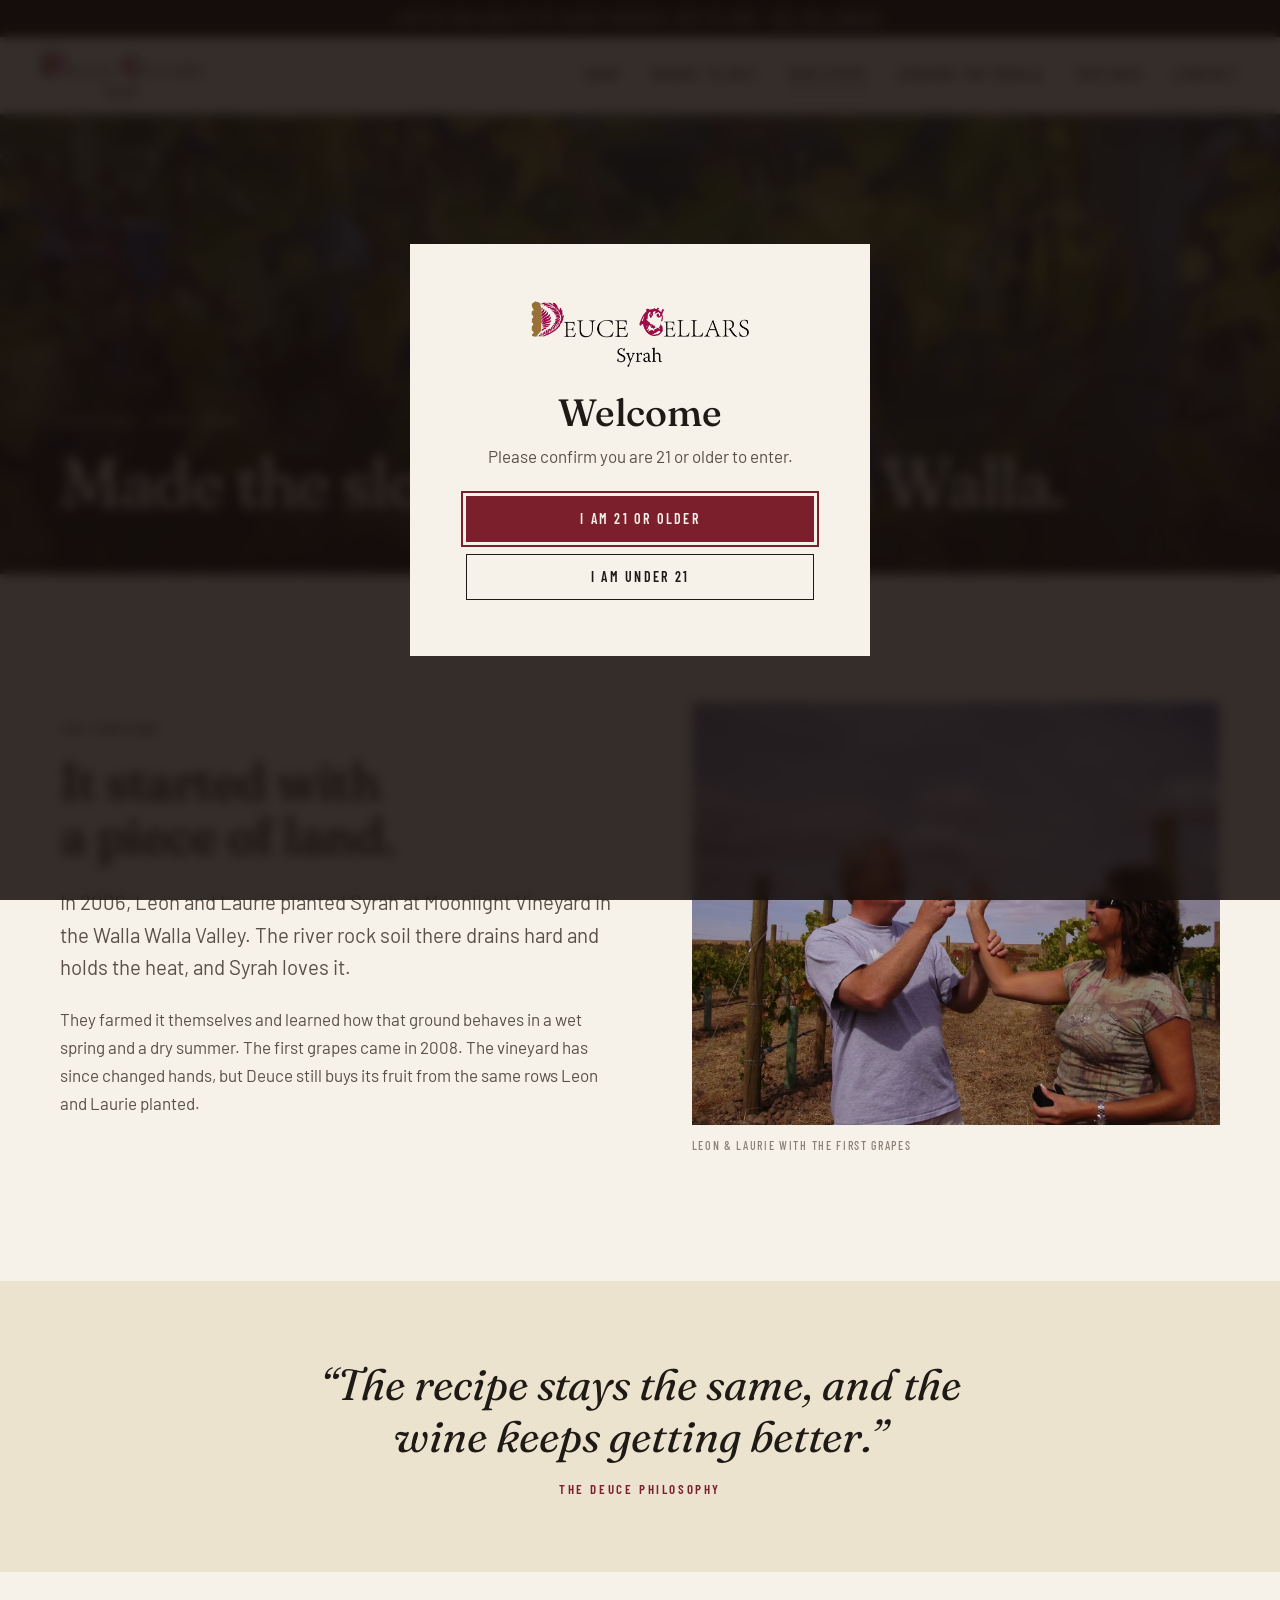
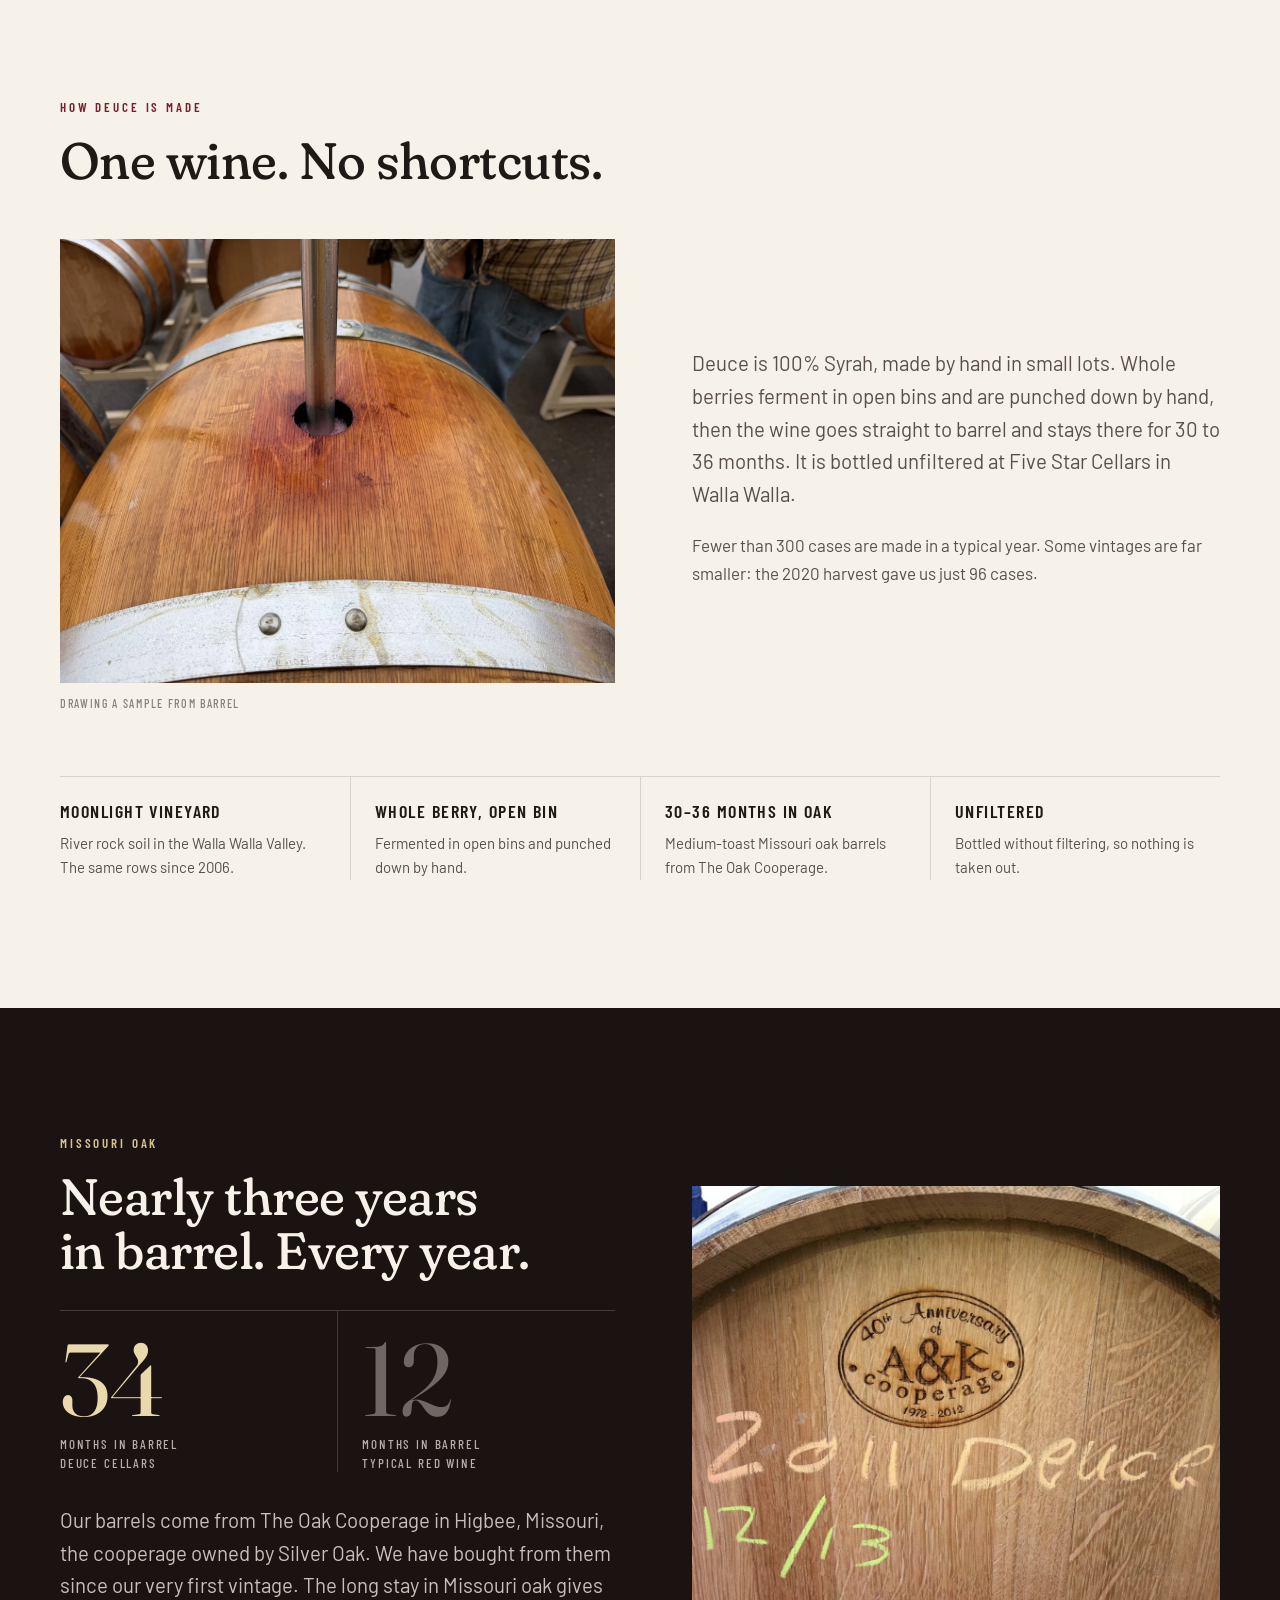
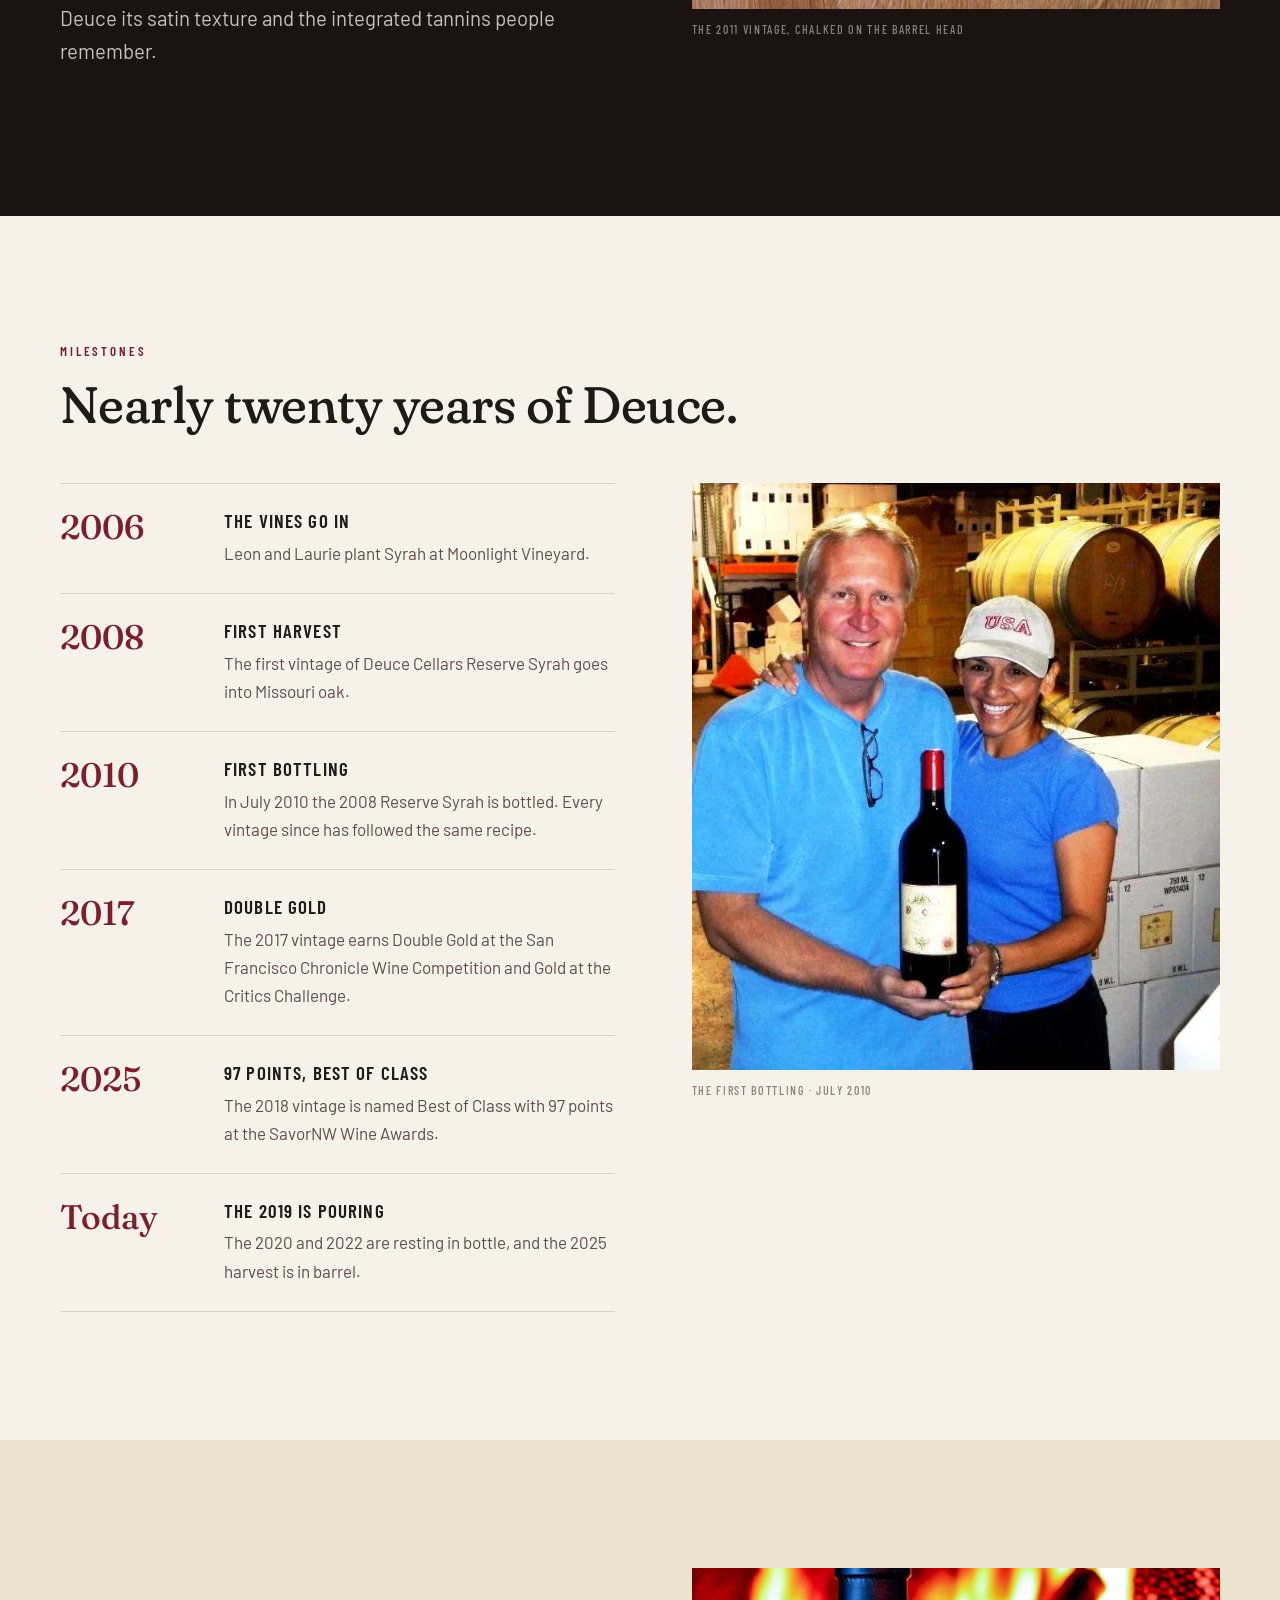
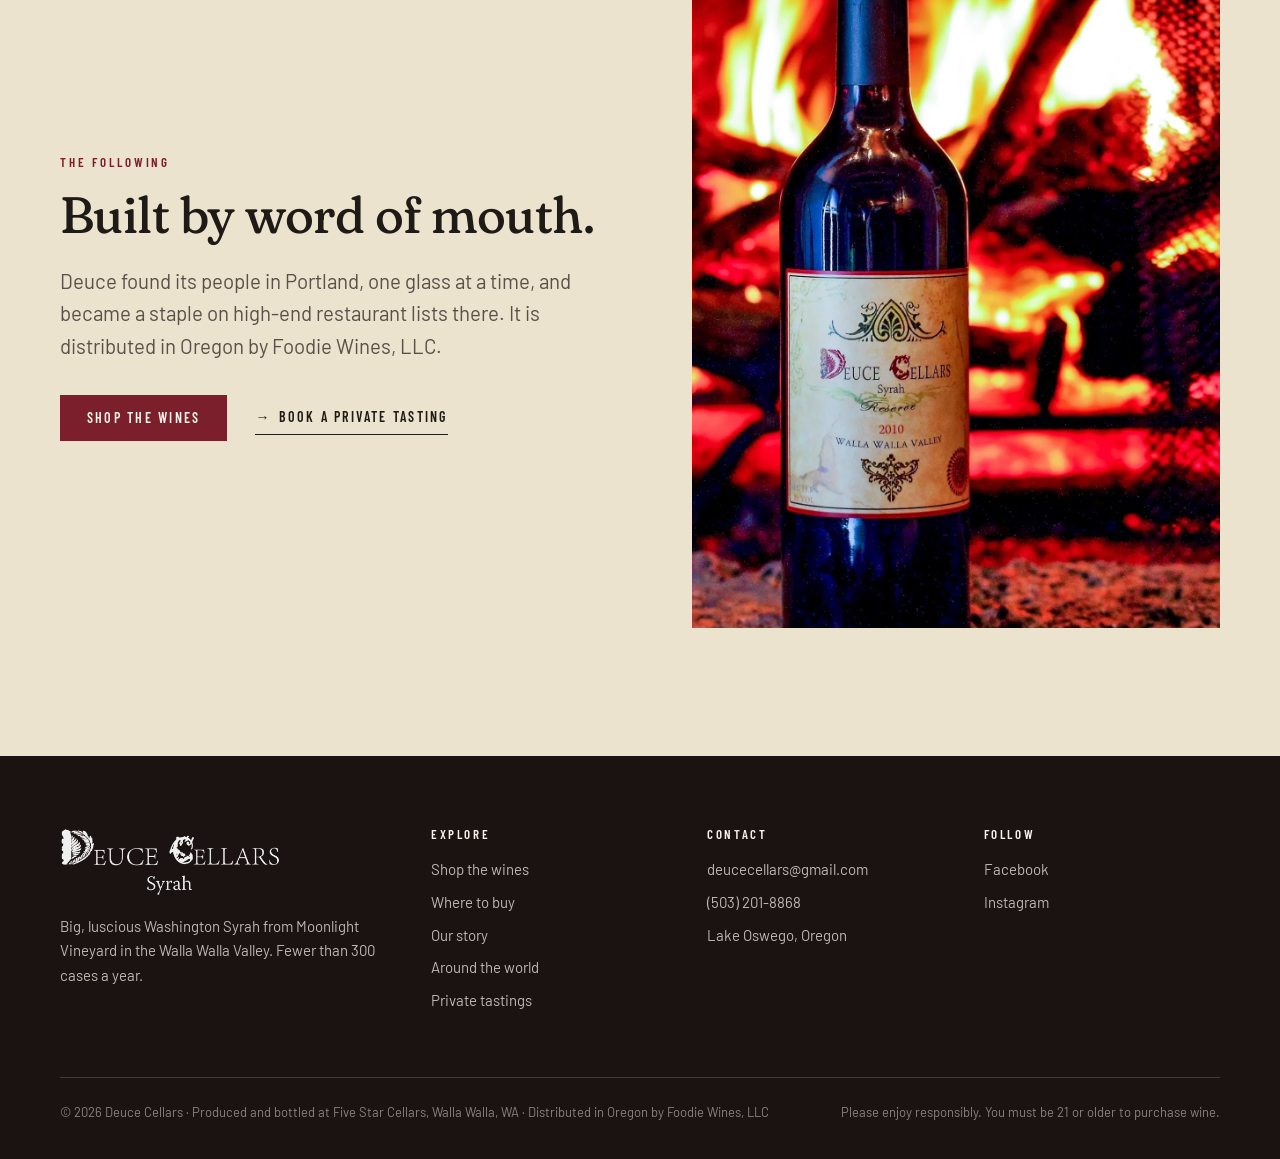
==== story.html @ 76d9f9f6 "Initial Deuce Cellars site Co-Authored-By: Claude Opus 5.5 <noreply@anthropic.com>" ====
<!doctype html>
<html lang="en">
<head>
<meta charset="utf-8">
<meta name="viewport" content="width=device-width, initial-scale=1">
<title>Our Story — Deuce Cellars</title>
<meta name="description" content="Leon and Laurie planted Moonlight Vineyard in the Walla Walla Valley in 2006. Every vintage since has spent close to three years in Missouri oak.">
<link rel="preconnect" href="https://fonts.googleapis.com">
<link rel="preconnect" href="https://fonts.gstatic.com" crossorigin>
<link href="https://fonts.googleapis.com/css2?family=Barlow+Condensed:wght@500;600&family=Barlow:wght@400;500&family=Fraunces:ital,opsz,wght,SOFT,WONK@0,9..144,300..700,0..100,0..1;1,9..144,300..700,0..100,0..1&display=swap" rel="stylesheet">
<link rel="stylesheet" href="css/style.css">
</head>
<body>

<div class="announce"><a href="wines.html#library">Limited availability of older vintages, 2011 to 2018 · <span>See the library</span></a></div>

<header class="site-header">
  <div class="header-inner">
    <a class="brand" href="index.html"><img src="images/logo.webp" alt="Deuce Cellars" width="800" height="246"></a>
    <button class="nav-toggle" aria-label="Menu" aria-expanded="false"><span></span></button>
    <nav class="site-nav" aria-label="Main">
      <a href="wines.html">Shop</a>
      <a href="where-to-buy.html">Where to Buy</a>
      <a href="story.html">Our Story</a>
      <a href="world.html">Around the World</a>
      <a href="visit.html">Tastings</a>
      <a href="visit.html#contact">Contact</a>
    </nav>
  </div>
</header>

<main>

  <section class="page-hero">
    <img src="images/vineyard.webp" alt="" style="object-position: 50% 40%">
    <div class="wrap">
      <span class="eyebrow">Our story · Since 2006</span>
      <h1 class="display">Made the slow way, in Walla Walla.</h1>
    </div>
  </section>

  <section class="section">
    <div class="wrap split">
      <div>
        <span class="eyebrow">The vineyard</span>
        <h2 class="h2">It started with a piece of land.</h2>
        <p class="lede" style="margin-top:22px">In 2006, Leon and Laurie planted Syrah at Moonlight Vineyard in the Walla Walla Valley. The river rock soil there drains hard and holds the heat, and Syrah loves it.</p>
        <p class="muted">They farmed it themselves and learned how that ground behaves in a wet spring and a dry summer. The first grapes came in 2008. The vineyard has since changed hands, but Deuce still buys its fruit from the same rows Leon and Laurie planted.</p>
      </div>
      <figure class="split-media split-media--wide" style="margin:0">
        <img src="images/leon-laurie.webp" alt="Leon and Laurie tasting the first grapes in the vineyard" loading="lazy">
        <figcaption>Leon &amp; Laurie with the first grapes</figcaption>
      </figure>
    </div>
  </section>

  <section class="section section--parchment section--tight">
    <div class="wrap">
      <blockquote class="quote" style="margin:0 auto">“The recipe stays the same, and the wine keeps getting better.”<cite>The Deuce philosophy</cite></blockquote>
    </div>
  </section>

  <section class="section" id="method">
    <div class="wrap">
      <div class="section-head">
        <div>
          <span class="eyebrow">How Deuce is made</span>
          <h2 class="h2">One wine. No shortcuts.</h2>
        </div>
      </div>
      <div class="split">
        <figure class="split-media split-media--wide" style="margin:0">
          <img src="images/barrel-wine.webp" alt="Syrah being drawn from a Missouri oak barrel" loading="lazy">
          <figcaption>Drawing a sample from barrel</figcaption>
        </figure>
        <div>
          <p class="lede">Deuce is 100% Syrah, made by hand in small lots. Whole berries ferment in open bins and are punched down by hand, then the wine goes straight to barrel and stays there for 30 to 36 months. It is bottled unfiltered at Five Star Cellars in Walla Walla.</p>
          <p class="muted">Fewer than 300 cases are made in a typical year. Some vintages are far smaller: the 2020 harvest gave us just 96 cases.</p>
        </div>
      </div>
      <div class="method">
        <div><b>Moonlight Vineyard</b><p>River rock soil in the Walla Walla Valley. The same rows since 2006.</p></div>
        <div><b>Whole berry, open bin</b><p>Fermented in open bins and punched down by hand.</p></div>
        <div><b>30–36 months in oak</b><p>Medium-toast Missouri oak barrels from The Oak Cooperage.</p></div>
        <div><b>Unfiltered</b><p>Bottled without filtering, so nothing is taken out.</p></div>
      </div>
    </div>
  </section>

  <section class="section section--night">
    <div class="wrap split split--rev">
      <figure class="split-media split-media--wide" style="margin:0">
        <img src="images/barrel-2011.webp" alt="A barrel head chalked 2011 Deuce" loading="lazy">
        <figcaption>The 2011 vintage, chalked on the barrel head</figcaption>
      </figure>
      <div>
        <span class="eyebrow">Missouri oak</span>
        <h2 class="h2">Nearly three years in barrel. Every year.</h2>
        <div class="stat-row">
          <div class="stat"><b>34</b><span>Months in barrel<br>Deuce Cellars</span></div>
          <div class="stat"><b>12</b><span>Months in barrel<br>Typical red wine</span></div>
        </div>
        <p class="lede">Our barrels come from The Oak Cooperage in Higbee, Missouri, the cooperage owned by Silver Oak. We have bought from them since our very first vintage. The long stay in Missouri oak gives Deuce its satin texture and the integrated tannins people remember.</p>
      </div>
    </div>
  </section>

  <section class="section">
    <div class="wrap">
      <div class="section-head">
        <div>
          <span class="eyebrow">Milestones</span>
          <h2 class="h2">Nearly twenty years of Deuce.</h2>
        </div>
      </div>
      <div class="split" style="align-items:start">
        <ol class="timeline">
          <li><b>2006</b><div><h3>The vines go in</h3><p>Leon and Laurie plant Syrah at Moonlight Vineyard.</p></div></li>
          <li><b>2008</b><div><h3>First harvest</h3><p>The first vintage of Deuce Cellars Reserve Syrah goes into Missouri oak.</p></div></li>
          <li><b>2010</b><div><h3>First bottling</h3><p>In July 2010 the 2008 Reserve Syrah is bottled. Every vintage since has followed the same recipe.</p></div></li>
          <li><b>2017</b><div><h3>Double Gold</h3><p>The 2017 vintage earns Double Gold at the San Francisco Chronicle Wine Competition and Gold at the Critics Challenge.</p></div></li>
          <li><b>2025</b><div><h3>97 points, Best of Class</h3><p>The 2018 vintage is named Best of Class with 97 points at the SavorNW Wine Awards.</p></div></li>
          <li><b>Today</b><div><h3>The 2019 is pouring</h3><p>The 2020 and 2022 are resting in bottle, and the 2025 harvest is in barrel.</p></div></li>
        </ol>
        <figure class="split-media" style="margin:0">
          <img src="images/first-bottling.webp" alt="Leon and Laurie holding the first bottle of Deuce Cellars, July 2010" loading="lazy" style="aspect-ratio: 9 / 10">
          <figcaption>The first bottling · July 2010</figcaption>
        </figure>
      </div>
    </div>
  </section>

  <section class="section section--parchment">
    <div class="wrap split">
      <div>
        <span class="eyebrow">The following</span>
        <h2 class="h2">Built by word of mouth.</h2>
        <p class="lede" style="margin-top:22px">Deuce found its people in Portland, one glass at a time, and became a staple on high-end restaurant lists there. It is distributed in Oregon by Foodie Wines, LLC.</p>
        <div class="actions">
          <a class="btn" href="wines.html">Shop the wines</a>
          <a class="link-arrow" href="visit.html">Book a private tasting</a>
        </div>
      </div>
      <figure class="split-media split-media--tall" style="margin:0">
        <img src="images/fireplace.webp" alt="A bottle of Deuce Cellars by a fireplace" loading="lazy">
      </figure>
    </div>
  </section>

</main>

<footer class="site-footer">
  <div class="wrap">
    <div class="footer-grid">
      <div>
        <img class="footer-logo" src="images/logo.webp" alt="Deuce Cellars" loading="lazy">
        <p>Big, luscious Washington Syrah from Moonlight Vineyard in the Walla Walla Valley. Fewer than 300 cases a year.</p>
      </div>
      <div>
        <h4>Explore</h4>
        <ul>
          <li><a href="wines.html">Shop the wines</a></li>
          <li><a href="where-to-buy.html">Where to buy</a></li>
          <li><a href="story.html">Our story</a></li>
          <li><a href="world.html">Around the world</a></li>
          <li><a href="visit.html">Private tastings</a></li>
        </ul>
      </div>
      <div>
        <h4>Contact</h4>
        <ul>
          <li><a href="mailto:deucecellars@gmail.com">deucecellars@gmail.com</a></li>
          <li><a href="tel:+15032018868">(503) 201-8868</a></li>
          <li>Lake Oswego, Oregon</li>
        </ul>
      </div>
      <div>
        <h4>Follow</h4>
        <ul>
          <li><a href="https://facebook.com/deucecellars/" target="_blank" rel="noopener">Facebook</a></li>
          <li><a href="https://www.instagram.com/deucecellarssyrah/" target="_blank" rel="noopener">Instagram</a></li>
        </ul>
      </div>
    </div>
    <div class="footer-legal">
      <p>© <span data-year-now>2026</span> Deuce Cellars · Produced and bottled at Five Star Cellars, Walla Walla, WA · Distributed in Oregon by Foodie Wines, LLC</p>
      <p>Please enjoy responsibly. You must be 21 or older to purchase wine.</p>
    </div>
  </div>
</footer>

<script src="js/wines.js"></script>
<script src="js/site.js"></script>
</body>
</html>
---- css/style.css ----
/* Deuce Cellars — site styles
   Palette taken from the Deuce label: parchment, burgundy border, olive-gold ornament. */
:root {
  --paper: #f6f2ea;
  --paper-2: #ece3cf;
  --paper-3: #e2d6bb;
  --ink: #1f1a16;
  --ink-2: #5a5048;
  --ink-3: #8a7f74;
  --wine: #7a1f2b;
  --wine-deep: #4b121a;
  --gold: #8f7a3e;
  --night: #1a1311;
  --night-2: #261c19;
  --line: rgba(31, 26, 22, .14);
  --line-light: rgba(246, 242, 234, .18);
  --serif: 'Fraunces', Georgia, 'Times New Roman', serif;
  --cond: 'Barlow Condensed', 'Arial Narrow', sans-serif;
  --sans: 'Barlow', 'Helvetica Neue', Arial, sans-serif;
  --wrap: 1240px;
  --gutter: clamp(20px, 4vw, 40px);
  --header-h: 76px;
}

*, *::before, *::after { box-sizing: border-box; }
html { -webkit-text-size-adjust: 100%; scroll-behavior: smooth; }
body {
  margin: 0;
  background: var(--paper);
  color: var(--ink);
  font: 400 17px/1.65 var(--sans);
  -webkit-font-smoothing: antialiased;
  /* Fraunces at its softest, with the quirky "wonky" letters on; other fonts ignore this */
  font-variation-settings: "SOFT" 100, "WONK" 1;
}
body.no-scroll { overflow: hidden; }
/* Paints the phone's status-bar strip above the sticky header (zero height on normal browsers) */
body::before { content: ""; position: fixed; inset: 0 0 auto; height: env(safe-area-inset-top, 0px); z-index: 60; background: var(--paper); }
img { max-width: 100%; display: block; }
a { color: inherit; }
h1, h2, h3, h4 { margin: 0; font-weight: 500; }
p { margin: 0 0 1em; }
:focus-visible { outline: 2px solid var(--wine); outline-offset: 3px; }

.wrap { max-width: var(--wrap); margin: 0 auto; padding: 0 var(--gutter); }
.section { padding: clamp(72px, 10vw, 136px) 0; }
.section--tight { padding: clamp(48px, 6vw, 80px) 0; }
.section--parchment { background: var(--paper-2); }
.section--night { background: var(--night); color: var(--paper); }

.eyebrow {
  display: block;
  font: 600 13px/1.2 var(--cond);
  letter-spacing: .22em;
  text-transform: uppercase;
  color: var(--wine);
  margin-bottom: 18px;
}
.section--night .eyebrow, .hero .eyebrow, .page-hero .eyebrow { color: #d9c48f; }
.display {
  font-family: var(--serif);
  font-weight: 440;
  font-size: clamp(40px, 5.4vw, 72px);
  line-height: 1.02;
  letter-spacing: -.02em;
  text-wrap: balance;
}
.h2 {
  font-family: var(--serif);
  font-weight: 440;
  font-size: clamp(32px, 4vw, 52px);
  line-height: 1.06;
  letter-spacing: -.01em;
  text-wrap: balance;
}
.h2 em, .display em { font-style: italic; }
.caps-heading {
  font: 600 clamp(30px, 4.2vw, 52px)/1 var(--cond);
  text-transform: uppercase;
  letter-spacing: .02em;
}
.lede { font-size: clamp(18px, 1.6vw, 21px); line-height: 1.6; color: var(--ink-2); max-width: 60ch; }
.section--night .lede { color: rgba(246, 242, 234, .78); }
.muted { color: var(--ink-2); }

/* Buttons and links */
.btn {
  display: inline-flex; align-items: center; justify-content: center; gap: 10px;
  min-height: 46px; padding: 12px 26px;
  background: var(--wine); color: var(--paper);
  border: 1px solid var(--wine);
  font: 600 14px/1 var(--cond); letter-spacing: .16em; text-transform: uppercase;
  text-decoration: none; cursor: pointer; white-space: nowrap;
  transition: background .2s, color .2s, border-color .2s;
}
.btn:hover { background: var(--wine-deep); border-color: var(--wine-deep); }
.btn-ghost { background: transparent; color: var(--ink); border-color: var(--ink); }
.btn-ghost:hover { background: var(--ink); color: var(--paper); border-color: var(--ink); }
.btn-light { background: var(--paper); color: var(--ink); border-color: var(--paper); }
.btn-light:hover { background: transparent; color: var(--paper); }
.link-arrow {
  display: inline-flex; align-items: center; gap: 10px;
  font: 600 14px/1 var(--cond); letter-spacing: .16em; text-transform: uppercase;
  text-decoration: none; padding: 10px 0; border-bottom: 1px solid currentColor;
}
.link-arrow::before { content: '→'; font-family: var(--sans); letter-spacing: 0; transition: transform .2s; }
.link-arrow:hover::before { transform: translateX(4px); }
.actions { display: flex; flex-wrap: wrap; gap: 14px 28px; align-items: center; margin-top: 32px; }

/* Announcement bar */
.announce {
  background: var(--night); color: var(--paper);
  text-align: center; padding: 10px var(--gutter);
  font: 500 13px/1.3 var(--cond); letter-spacing: .16em; text-transform: uppercase;
}
.announce a { text-decoration: none; }
.announce a span { border-bottom: 1px solid rgba(246, 242, 234, .5); }

/* Header */
.site-header {
  position: sticky; top: env(safe-area-inset-top, 0px); z-index: 50;
  background: rgba(246, 242, 234, .97);
  border-bottom: 1px solid transparent;
  transition: border-color .2s, box-shadow .2s;
}
.site-header.is-scrolled { border-bottom-color: var(--line); box-shadow: 0 6px 24px rgba(31, 26, 22, .06); }
.header-inner {
  max-width: 1440px; margin: 0 auto; padding: 0 var(--gutter);
  height: var(--header-h); display: flex; align-items: center; justify-content: space-between; gap: 24px;
}
.brand img { height: 50px; width: auto; }
.site-nav { display: flex; align-items: center; gap: clamp(18px, 2.4vw, 36px); }
.site-nav a {
  font: 500 15px/1 var(--cond); letter-spacing: .16em; text-transform: uppercase;
  text-decoration: none; padding: 8px 0; border-bottom: 1px solid transparent;
}
.site-nav a:hover, .site-nav a[aria-current="page"] { border-bottom-color: var(--wine); }
.site-nav .btn { padding: 11px 20px; min-height: 40px; border-bottom: 1px solid var(--wine); }
.site-nav .btn:hover { border-bottom-color: var(--wine-deep); }
.nav-toggle {
  display: none; width: 44px; height: 44px; border: 0; background: none; cursor: pointer;
  position: relative; margin-right: -10px;
}
.nav-toggle span, .nav-toggle span::before, .nav-toggle span::after {
  position: absolute; left: 11px; width: 22px; height: 1.5px; background: var(--ink); content: ''; transition: transform .25s, top .25s, opacity .2s;
}
.nav-toggle span { top: 21px; }
.nav-toggle span::before { left: 0; top: -7px; }
.nav-toggle span::after { left: 0; top: 7px; }
.nav-open .nav-toggle span { background: transparent; }
.nav-open .nav-toggle span::before { top: 0; transform: rotate(45deg); }
.nav-open .nav-toggle span::after { top: 0; transform: rotate(-45deg); }

/* Home hero */
.hero {
  position: relative; min-height: min(88vh, 860px); display: flex; align-items: flex-end;
  color: var(--paper); overflow: hidden; background: var(--night);
}
.hero > img, .hero > video { position: absolute; inset: 0; width: 100%; height: 100%; object-fit: cover; object-position: 60% 45%; }
.hero > video { object-position: 50% 50%; }
/* Pause / play for the hero video */
.video-toggle {
  position: absolute; z-index: 2; right: max(16px, var(--gutter)); bottom: 22px;
  width: 44px; height: 44px; border-radius: 50%; border: 1px solid rgba(246, 242, 234, .55);
  background: rgba(20, 13, 11, .35); cursor: pointer; display: grid; place-items: center;
}
.video-toggle:hover { background: rgba(20, 13, 11, .6); }
.video-toggle span { width: 12px; height: 14px; border-left: 4px solid var(--paper); border-right: 4px solid var(--paper); }
.video-toggle[aria-pressed="true"] span {
  width: 0; height: 0; border-right: 0; border-left: 13px solid var(--paper);
  border-top: 8px solid transparent; border-bottom: 8px solid transparent; margin-left: 4px;
}
.hero::after {
  content: ''; position: absolute; inset: 0;
  background: linear-gradient(90deg, rgba(20, 13, 11, .78) 0%, rgba(20, 13, 11, .45) 45%, rgba(20, 13, 11, 0) 75%),
              linear-gradient(0deg, rgba(20, 13, 11, .55) 0%, rgba(20, 13, 11, 0) 40%);
}
.hero-content { position: relative; z-index: 1; width: 100%; padding-bottom: clamp(56px, 9vh, 104px); padding-top: 120px; }
.hero-content .display { max-width: 13ch; }
.hero-content .lede { color: rgba(246, 242, 234, .85); margin-top: 22px; max-width: 46ch; }
.hero .link-arrow { color: var(--paper); }
/* Everything over the home video is set in Fraunces to match the headline */
.hero .eyebrow {
  font: italic 400 clamp(17px, 1.5vw, 20px)/1.3 var(--serif); letter-spacing: 0; text-transform: none; margin-bottom: 14px;
}
.hero .lede { font: 400 clamp(18px, 1.6vw, 21px)/1.55 var(--serif); }
.hero .btn, .hero .link-arrow { font: 500 17px/1 var(--serif); letter-spacing: 0; text-transform: none; }
.hero .btn { padding: 13px 24px; }

/* Inner page hero */
.page-hero {
  position: relative; min-height: 460px; display: flex; align-items: flex-end;
  color: var(--paper); background: var(--night); overflow: hidden;
}
.page-hero > img { position: absolute; inset: 0; width: 100%; height: 100%; object-fit: cover; opacity: .62; }
.page-hero::after { content: ''; position: absolute; inset: 0; background: linear-gradient(0deg, rgba(20, 13, 11, .8), rgba(20, 13, 11, .1) 70%); }
.page-hero .wrap { position: relative; z-index: 1; width: 100%; padding-bottom: 56px; padding-top: 120px; }
.page-hero .lede { color: rgba(246, 242, 234, .85); margin-top: 16px; }

/* Split feature (Silver Oak style) */
.split { display: grid; grid-template-columns: 1.05fr 1fr; gap: clamp(32px, 6vw, 96px); align-items: center; }
.split--rev > :first-child { order: 2; }
.split-media { position: relative; }
.split-media img { width: 100%; height: 100%; object-fit: cover; }
.split-media--tall img { aspect-ratio: 4 / 5; }
.split-media--wide img { aspect-ratio: 5 / 4; }
.split-media figcaption {
  margin-top: 12px; font: 500 12px/1.4 var(--cond); letter-spacing: .14em; text-transform: uppercase; color: var(--ink-3);
}
.section--night .split-media figcaption { color: rgba(246, 242, 234, .5); }

/* Current release feature */
.release { display: grid; grid-template-columns: 1fr 1fr; gap: clamp(32px, 6vw, 96px); align-items: center; }
.release-stage {
  position: relative; background: var(--paper-2); aspect-ratio: 4 / 5;
  display: flex; align-items: center; justify-content: center; overflow: hidden;
}
.release-stage > img.bg {
  position: absolute; inset: -12px; width: calc(100% + 24px); height: calc(100% + 24px); max-width: none;
  object-fit: cover; filter: brightness(.42) saturate(.85) blur(3px);
}
.release-stage .label {
  position: relative; width: 62%; box-shadow: 0 22px 50px rgba(20, 13, 11, .45); transform: rotate(-1.5deg);
}
.release-stage .bottle {
  position: relative; height: 86%; width: auto; margin-top: 6%; cursor: zoom-in;
  filter: drop-shadow(0 26px 30px rgba(0, 0, 0, .55)) drop-shadow(0 0 40px rgba(233, 217, 172, .12));
}

/* Large bottle view */
.lightbox {
  position: fixed; inset: 0; z-index: 90; display: flex; align-items: center; justify-content: center;
  background: rgba(20, 13, 11, .9); padding: 24px; cursor: zoom-out;
}
.lightbox figure { margin: 0; text-align: center; }
.lightbox img { max-height: calc(100vh - 110px); max-height: calc(100dvh - 110px); width: auto; margin: 0 auto; cursor: default; }
.lightbox figcaption { margin-top: 14px; font: 600 14px/1.3 var(--cond); letter-spacing: .16em; text-transform: uppercase; color: #e9d9ac; }
.lightbox-close {
  position: absolute; top: 16px; right: 16px; width: 48px; height: 48px; border: 1px solid rgba(246, 242, 234, .4);
  background: transparent; color: var(--paper); font: 300 30px/1 var(--sans); cursor: pointer;
}
.lightbox-close:hover { background: var(--paper); color: var(--ink); }
.release-name { font: 600 clamp(32px, 3.6vw, 46px)/1 var(--cond); text-transform: uppercase; letter-spacing: .02em; }
.release-name small { display: block; font: 500 italic clamp(22px, 2.2vw, 28px)/1.2 var(--serif); text-transform: none; letter-spacing: 0; color: var(--ink-2); margin-top: 8px; }
.facts { display: grid; grid-template-columns: repeat(3, 1fr); border-top: 1px solid var(--line); border-bottom: 1px solid var(--line); margin: 28px 0; }
.facts div { padding: 16px 12px 14px 0; }
.facts div + div { padding-left: 16px; border-left: 1px solid var(--line); }
.facts b { display: block; font: 500 30px/1 var(--serif); }
.facts span { font: 500 12px/1.3 var(--cond); letter-spacing: .14em; text-transform: uppercase; color: var(--ink-3); }
.buy-row { display: flex; flex-wrap: wrap; align-items: center; gap: 16px 24px; }
.buy-row .price { font: 500 34px/1 var(--serif); }
.fine { font-size: 14px; color: var(--ink-3); margin-top: 18px; max-width: 54ch; }

/* Awards */
.awards { display: grid; grid-template-columns: repeat(3, 1fr); border-top: 1px solid var(--line-light); }
.award { padding: 36px 28px 8px 0; }
.award + .award { padding-left: 28px; border-left: 1px solid var(--line-light); }
.award b { display: block; font: 440 clamp(30px, 3.4vw, 44px)/1 var(--serif); color: #e9d9ac; }
.award p { margin: 12px 0 0; font: 500 14px/1.45 var(--cond); letter-spacing: .12em; text-transform: uppercase; color: rgba(246, 242, 234, .72); }

/* Section heads (Walla Walla Vintners style) */
.section-head { display: flex; align-items: flex-end; justify-content: space-between; gap: 24px; margin-bottom: clamp(32px, 4vw, 52px); flex-wrap: wrap; }
.section-head p { margin: 12px 0 0; color: var(--ink-2); max-width: 52ch; }

/* Wine cards */
.wine-grid { display: grid; grid-template-columns: repeat(4, 1fr); gap: clamp(20px, 2.4vw, 32px); }
.wine-grid--3 { grid-template-columns: repeat(3, 1fr); }
.wine-card { display: flex; flex-direction: column; scroll-margin-top: calc(var(--header-h) + 24px); }
.tile {
  position: relative; aspect-ratio: 4 / 5; background: var(--paper-2);
  display: flex; align-items: center; justify-content: center; overflow: hidden;
}
.section--parchment .tile { background: var(--paper); }
.tile > img { width: 74%; height: auto; box-shadow: 0 14px 34px rgba(31, 26, 22, .28); transition: transform .4s ease; }
.wine-card:hover .tile > img { transform: translateY(-4px) rotate(-.6deg); }
/* Bottle tiles: each bottle photo carries its own floor shadow and opens large on tap */
.tile--bottle {
  width: 100%; border: 0; padding: 0; margin: 0; font: inherit; color: inherit; cursor: zoom-in;
  align-items: flex-end; padding-bottom: 6%;
  background: radial-gradient(70% 55% at 50% 38%, #f6efdf 0%, var(--paper-2) 75%);
}
.section--parchment .tile--bottle { background: radial-gradient(70% 55% at 50% 38%, #fbf8f1 0%, var(--paper) 75%); }
.tile.tile--bottle > img {
  position: relative; z-index: 1; width: auto; height: 92%; box-shadow: none;
}
.wine-card:hover .tile--bottle > img { transform: translateY(-6px); }
.tile--photo > img { position: absolute; inset: 0; width: 100%; height: 100%; object-fit: cover; box-shadow: none; }
.wine-card:hover .tile--photo > img { transform: none; }
.tile-chip {
  position: absolute; top: 14px; left: 14px; z-index: 1;
  font: 600 13px/1 var(--cond); letter-spacing: .14em; padding: 7px 9px 6px;
  background: var(--paper); color: var(--ink); border: 1px solid var(--line);
}
.tile-award {
  position: absolute; top: 14px; right: 14px; z-index: 1; max-width: 34%; text-align: right;
  font: 600 12px/1.25 var(--cond); letter-spacing: .12em; text-transform: uppercase;
  padding: 7px 9px 6px; background: var(--wine); color: var(--paper);
}
.tile--type .tile-frame {
  width: 74%; aspect-ratio: 1 / 1; border: 6px solid var(--wine); outline: 1px solid var(--wine); outline-offset: -12px;
  background: #f3ead2; display: flex; flex-direction: column; align-items: center; justify-content: center; text-align: center;
  padding: 12%; box-shadow: 0 14px 34px rgba(31, 26, 22, .22);
}
.tile-logo { width: 88%; margin-bottom: 6%; }
.tile-year { font: 500 clamp(30px, 3.6vw, 48px)/1 var(--serif); color: var(--wine); }
.tile-sub { font: italic 500 clamp(15px, 1.4vw, 19px)/1.3 var(--serif); color: var(--gold); margin-top: 4px; }
.tile-region { font: 600 clamp(9px, .8vw, 11px)/1.3 var(--cond); letter-spacing: .18em; text-transform: uppercase; color: var(--ink-2); margin-top: 8px; }
.wine-card__body { padding-top: 18px; display: flex; flex-direction: column; flex: 1; }
.wine-name { font: 600 21px/1.15 var(--cond); text-transform: uppercase; letter-spacing: .04em; }
.wine-meta { margin: 6px 0 0; font: 500 13px/1.4 var(--cond); letter-spacing: .12em; text-transform: uppercase; color: var(--ink-3); }
.wine-award { margin: 8px 0 0; font: 600 13px/1.4 var(--cond); letter-spacing: .08em; text-transform: uppercase; color: var(--wine); }
.wine-note { margin: 12px 0 0; font-size: 15px; line-height: 1.6; color: var(--ink-2); }
/* The buy row sits at the bottom of each card so prices line up across a row */
.wine-buy {
  display: flex; align-items: center; justify-content: space-between; gap: 12px;
  margin-top: auto; padding-top: 16px; border-top: 1px solid var(--line);
}
.wine-card__body > p { margin-bottom: 0; }
.wine-card__body > p:has(+ .wine-buy) { margin-bottom: 16px; }
.price { font: 500 28px/1 var(--serif); }
.price--soon { font: 600 13px/1 var(--cond); letter-spacing: .14em; text-transform: uppercase; color: var(--ink-3); }
.wine-buy .btn { min-height: 40px; padding: 10px 18px; font-size: 13px; }
.wine-limit { margin: 8px 0 0; font: 600 12px/1.3 var(--cond); letter-spacing: .14em; text-transform: uppercase; color: var(--gold); }

/* Vertical sets */
.vertical-grid { display: grid; grid-template-columns: repeat(3, 1fr); gap: clamp(20px, 2.4vw, 32px); }
.vertical-card { display: flex; flex-direction: column; }
.vt-tile {
  position: relative; aspect-ratio: 5 / 4; background: var(--night); color: var(--paper);
  display: flex; flex-direction: column; align-items: center; justify-content: center; gap: 18px;
  background-image: radial-gradient(120% 90% at 50% 0%, #3a2420 0%, var(--night) 70%);
}
/* Bottle lineups are sized from the tile width so every tile stays the same shape */
.vt-tile { aspect-ratio: 6 / 5; min-height: 0; overflow: hidden; gap: 3cqw; padding: 0 4% 5%; justify-content: flex-end; container-type: inline-size; }
.vt-lineup { display: flex; justify-content: center; align-items: flex-end; gap: 2.5cqw; }
.vt-bottle { margin: 0; flex: none; display: flex; flex-direction: column; align-items: center; }
.vt-bottle img { height: 58cqw; width: auto; filter: drop-shadow(0 8px 10px rgba(0, 0, 0, .55)); }
.vt-tile--6 .vt-bottle img { height: 48cqw; }
.vt-tile--6 .vt-lineup { gap: 1cqw; }
.vt-bottle figcaption { margin-top: 2.4cqw; font: 600 3.4cqw/1 var(--cond); letter-spacing: .08em; color: #e9d9ac; }
.vt-tile .vt-count { font-size: 3cqw; }
.vt-count { font: 600 12px/1 var(--cond); letter-spacing: .2em; text-transform: uppercase; color: rgba(246, 242, 234, .6); }
.vertical-card .wine-card__body .wine-buy { margin-top: auto; }
.vertical-card .wine-note { margin-bottom: 16px; }

.purchase-note {
  display: grid; grid-template-columns: auto 1fr; gap: 16px; align-items: start;
  padding: 20px 24px; border: 1px solid var(--line); background: var(--paper); margin-top: 40px;
  font-size: 15px; color: var(--ink-2);
}
.purchase-note::before { content: ''; width: 8px; height: 8px; margin-top: 8px; background: var(--wine); transform: rotate(45deg); }
.purchase-note p { margin: 0; }

/* Barrel / oak story */
.stat-row { display: grid; grid-template-columns: 1fr 1fr; gap: 0; margin: 32px 0; border-top: 1px solid var(--line-light); }
.stat { padding: 22px 20px 0 0; }
.stat + .stat { padding-left: 24px; border-left: 1px solid var(--line-light); }
.stat b { display: block; font: 400 clamp(64px, 8vw, 104px)/.9 var(--serif); color: #e9d9ac; }
.stat:last-child b { color: rgba(246, 242, 234, .38); }
.stat span { display: block; margin-top: 10px; font: 500 13px/1.4 var(--cond); letter-spacing: .14em; text-transform: uppercase; color: rgba(246, 242, 234, .7); }
.section:not(.section--night) .stat-row { border-top-color: var(--line); }
.section:not(.section--night) .stat + .stat { border-left-color: var(--line); }
.section:not(.section--night) .stat b { color: var(--wine); }
.section:not(.section--night) .stat:last-child b { color: var(--paper-3); }
.section:not(.section--night) .stat span { color: var(--ink-3); }

/* Method list */
.method { display: grid; grid-template-columns: repeat(4, 1fr); gap: 0; border-top: 1px solid var(--line); margin-top: clamp(40px, 5vw, 64px); }
.method div { padding: 24px 24px 0 0; }
.method div + div { padding-left: 24px; border-left: 1px solid var(--line); }
.method b { display: block; font: 600 18px/1.2 var(--cond); letter-spacing: .08em; text-transform: uppercase; margin-bottom: 8px; }
.method p { font-size: 15px; color: var(--ink-2); margin: 0; }

/* Around the world strip */
.strip {
  display: grid; grid-auto-flow: column; grid-auto-columns: clamp(220px, 24vw, 320px); gap: 16px;
  --edge: max(var(--gutter), calc((100vw - var(--wrap)) / 2 + var(--gutter)));
  overflow-x: auto; scroll-snap-type: x mandatory; padding: 0 var(--edge) 12px;
  scroll-padding-inline: var(--edge); scrollbar-width: thin;
}
.strip figure { margin: 0; scroll-snap-align: start; }
.strip img { width: 100%; aspect-ratio: 4 / 5; object-fit: cover; }
.strip figcaption, .gallery figcaption {
  margin-top: 10px; font: 500 13px/1.3 var(--cond); letter-spacing: .14em; text-transform: uppercase; color: var(--ink-2);
}
.section--night .strip figcaption { color: rgba(246, 242, 234, .7); }

.gallery { columns: 3 280px; column-gap: 20px; }
.gallery figure { margin: 0 0 28px; break-inside: avoid; }
.gallery img { width: 100%; }

/* Big-word band (Walla Walla Vintners "VISIT") */
.bigword {
  position: relative; overflow: hidden; color: var(--paper); background: var(--night);
  min-height: 520px; display: flex; align-items: center;
}
.bigword > img { position: absolute; inset: 0; width: 100%; height: 100%; object-fit: cover; opacity: .55; }
.bigword .wrap { position: relative; z-index: 1; width: 100%; }
.bigword .word { font: 600 clamp(84px, 16vw, 220px)/.85 var(--cond); text-transform: uppercase; letter-spacing: -.01em; opacity: .92; }
.bigword .lede { color: rgba(246, 242, 234, .86); margin-top: 22px; }

/* Timeline */
.timeline { list-style: none; margin: 0; padding: 0; border-top: 1px solid var(--line); }
.timeline li { display: grid; grid-template-columns: 140px 1fr; gap: 24px; padding: 26px 0; border-bottom: 1px solid var(--line); }
.timeline b { font: 500 34px/1 var(--serif); color: var(--wine); }
.timeline h3 { font: 600 19px/1.2 var(--cond); text-transform: uppercase; letter-spacing: .06em; margin-bottom: 6px; }
.timeline p { margin: 0; color: var(--ink-2); }

/* Quote */
.quote { font: italic 400 clamp(28px, 3.4vw, 44px)/1.2 var(--serif); max-width: 24ch; margin: 0 auto; text-align: center; }
.quote cite { display: block; margin-top: 20px; font: 600 13px/1 var(--cond); font-style: normal; letter-spacing: .2em; text-transform: uppercase; color: var(--wine); }

/* Contact / list */
.contact-grid { display: grid; grid-template-columns: repeat(3, 1fr); gap: 0; border-top: 1px solid var(--line); }
.contact-grid > div { padding: 28px 28px 0 0; }
.contact-grid > div + div { padding-left: 28px; border-left: 1px solid var(--line); }
.contact-grid h3 { font: 600 18px/1.2 var(--cond); text-transform: uppercase; letter-spacing: .08em; margin-bottom: 12px; }
.contact-grid p { color: var(--ink-2); }
.contact-grid a { text-decoration: none; border-bottom: 1px solid var(--line); }
.contact-grid a:hover { border-bottom-color: var(--wine); }

.signup { text-align: center; }
.signup .h2 { margin-bottom: 14px; }
.signup .lede { margin: 0 auto; }
.signup .actions { justify-content: center; }

/* Footer */
.site-footer { background: var(--night); color: rgba(246, 242, 234, .74); padding: 72px 0 36px; font-size: 15px; }
.footer-grid { display: grid; grid-template-columns: 1.4fr 1fr 1fr 1fr; gap: 40px; }
.footer-logo { width: 220px; filter: brightness(0) invert(.94); margin-bottom: 18px; }
.site-footer h4 { font: 600 13px/1 var(--cond); letter-spacing: .2em; text-transform: uppercase; color: var(--paper); margin-bottom: 16px; }
.site-footer ul { list-style: none; margin: 0; padding: 0; }
.site-footer li { margin-bottom: 8px; }
.site-footer a { text-decoration: none; }
.site-footer a:hover { color: var(--paper); }
.footer-legal {
  margin-top: 56px; padding-top: 24px; border-top: 1px solid var(--line-light);
  display: flex; flex-wrap: wrap; justify-content: space-between; gap: 12px 32px; font-size: 13px; color: rgba(246, 242, 234, .5);
}
.footer-legal p { margin: 0; }

/* Age check */
.age-gate {
  position: fixed; inset: 0; z-index: 100; display: flex; align-items: center; justify-content: center; padding: 20px;
  background: rgba(20, 13, 11, .86); backdrop-filter: blur(6px);
}
.age-card { background: var(--paper); padding: clamp(32px, 6vw, 56px); max-width: 460px; width: 100%; text-align: center; }
.age-logo { width: 220px; margin: 0 auto 26px; }
.age-card h2 { font: 500 38px/1 var(--serif); margin-bottom: 10px; }
.age-card p { color: var(--ink-2); }
.age-actions { display: grid; gap: 12px; margin-top: 26px; }

/* Responsive */
@media (max-width: 1080px) {
  .wine-grid { grid-template-columns: repeat(3, 1fr); }
  .footer-grid { grid-template-columns: 1fr 1fr; }
  .method { grid-template-columns: 1fr 1fr; }
  .method div:nth-child(3) { padding-left: 0; border-left: 0; }
}
@media (max-width: 900px) {
  :root { --header-h: 64px; }
  .brand img { height: 38px; }
  .nav-toggle { display: block; }
  .site-nav {
    position: absolute; top: 100%; left: 0; right: 0; height: calc(100vh - var(--header-h)); height: calc(100dvh - var(--header-h));
    overflow-y: auto; background: var(--paper); border-top: 1px solid var(--line);
    flex-direction: column; align-items: flex-start; gap: 0; padding: 24px var(--gutter);
    transform: translateY(-8px); opacity: 0; visibility: hidden; transition: opacity .2s, transform .2s, visibility .2s;
  }
  .nav-open .site-nav { opacity: 1; visibility: visible; transform: none; }
  .site-nav a { font-size: 22px; padding: 16px 0; width: 100%; border-bottom: 1px solid var(--line); }
  .site-nav a[aria-current="page"] { color: var(--wine); border-bottom-color: var(--line); }
  .site-nav .btn { margin-top: 24px; width: 100%; font-size: 16px; padding: 16px; }
  .split, .release { grid-template-columns: 1fr; }
  .split--rev > :first-child { order: 0; }
  .wine-grid, .wine-grid--3 { grid-template-columns: repeat(2, 1fr); }
  .vertical-grid { grid-template-columns: 1fr; }
  .awards { grid-template-columns: 1fr; }
  .award + .award { padding-left: 0; border-left: 0; border-top: 1px solid var(--line-light); }
  .award { padding: 24px 0; }
  .contact-grid { grid-template-columns: 1fr; }
  .contact-grid > div + div { padding-left: 0; border-left: 0; border-top: 1px solid var(--line); }
  .contact-grid > div { padding: 24px 0; }
}
@media (max-width: 560px) {
  body { font-size: 16px; }
  .wine-grid, .wine-grid--3 { gap: 28px 14px; }
  .tile-chip, .tile-award { top: 8px; font-size: 11px; padding: 5px 6px 4px; }
  .tile-chip { left: 8px; }
  .tile-award { right: 8px; }
  .wine-name { font-size: 17px; }
  .wine-meta { font-size: 11px; }
  .wine-note { font-size: 14px; line-height: 1.5; }
  .wine-buy { flex-direction: column; align-items: stretch; gap: 10px; }
  .wine-buy .btn { width: 100%; }
  .price:not(.price--soon) { font-size: 24px; }
  .facts b { font-size: 24px; }
  .method { grid-template-columns: 1fr; }
  .method div, .method div + div { padding: 20px 0 0; border-left: 0; }
  .footer-grid { grid-template-columns: 1fr; }
  .timeline li { grid-template-columns: 1fr; gap: 8px; }
  .stat b { font-size: 64px; }
  .hero { min-height: 82vh; }
  .hero > img { object-position: 68% 50%; }
  .hero::after {
    background: linear-gradient(0deg, rgba(20, 13, 11, .92) 0%, rgba(20, 13, 11, .72) 50%, rgba(20, 13, 11, .2) 80%);
  }
  .announce { font-size: 11px; letter-spacing: .1em; }
}
@media (prefers-reduced-motion: reduce) {
  html { scroll-behavior: auto; }
  *, *::before, *::after { transition: none !important; }
}

/* ---- Where to Buy -------------------------------------------------------- */
.sr-only { position: absolute; width: 1px; height: 1px; padding: 0; margin: -1px; overflow: hidden; clip: rect(0 0 0 0); white-space: nowrap; border: 0; }
.page-hero--short { min-height: 380px; }
.finder-section { padding-top: clamp(40px, 5vw, 64px); }
.finder { display: grid; grid-template-columns: minmax(0, 430px) minmax(0, 1fr); gap: clamp(24px, 3vw, 44px); align-items: start; }
.finder-panel { display: flex; flex-direction: column; gap: 14px; min-width: 0; }
.finder-search { display: flex; }
.finder-search input {
  flex: 1; min-width: 0; height: 48px; padding: 0 14px; border: 1px solid var(--ink-3); border-right: 0; border-radius: 0;
  background: #fffdf8; color: var(--ink); font: 400 16px/1 var(--sans); -webkit-appearance: none; appearance: none;
}
.finder-search input:focus { outline: 2px solid var(--wine); outline-offset: -1px; }
.finder-search .btn { min-height: 48px; }
.finder-tools { display: flex; flex-wrap: wrap; align-items: center; justify-content: space-between; gap: 10px 16px; }
.chips { display: flex; flex-wrap: wrap; gap: 6px; }
.chip {
  border: 1px solid var(--line); background: transparent; color: var(--ink); cursor: pointer; padding: 8px 12px 7px;
  font: 600 12px/1 var(--cond); letter-spacing: .12em; text-transform: uppercase;
}
.chip:hover { border-color: var(--ink-3); }
.chip[aria-pressed="true"] { background: var(--wine); border-color: var(--wine); color: var(--paper); }
.near-me {
  border: 0; background: none; padding: 6px 0; cursor: pointer; color: var(--wine);
  font: 600 13px/1 var(--cond); letter-spacing: .12em; text-transform: uppercase; border-bottom: 1px solid currentColor;
}
.near-me::before { content: '◎'; font-family: var(--sans); margin-right: 6px; letter-spacing: 0; }
.finder-status { margin: 2px 0 0; min-height: 1.3em; font: 500 13px/1.3 var(--cond); letter-spacing: .12em; text-transform: uppercase; color: var(--ink-3); }
.finder-status button, .loc-empty button {
  border: 0; background: none; padding: 0; cursor: pointer; color: var(--wine); font: inherit; letter-spacing: inherit; text-transform: inherit; text-decoration: underline;
}
.finder-list { max-height: 720px; overflow-y: auto; padding-right: 8px; margin-right: -8px; scrollbar-width: thin; }
.loc-region { margin: 18px 0 8px; font: 600 13px/1.2 var(--cond); letter-spacing: .16em; text-transform: uppercase; color: var(--gold); }
.loc-region:first-child { margin-top: 0; }
.loc-region span { color: var(--ink-3); margin-left: 4px; }
.loc {
  padding: 14px 16px; margin-bottom: 8px; background: #fffdf8; border: 1px solid var(--line); cursor: pointer;
  transition: border-color .15s, box-shadow .15s;
}
.loc:hover { border-color: var(--ink-3); }
.loc.is-on { border-color: var(--wine); box-shadow: inset 3px 0 0 var(--wine); }
.loc-head { display: flex; align-items: baseline; justify-content: space-between; gap: 10px; }
.loc h3 { font: 500 19px/1.2 var(--serif); }
.loc-type { flex: none; font: 600 11px/1 var(--cond); letter-spacing: .1em; text-transform: uppercase; padding: 4px 6px 3px; }
.loc-type--store { background: #efe5c8; color: #5d4d1d; }
.loc-type--restaurant { background: #f2dfe1; color: var(--wine-deep); }
.loc-addr { margin: 6px 0 0; font-size: 15px; line-height: 1.45; color: var(--ink-2); }
.loc-foot { display: flex; flex-wrap: wrap; align-items: center; gap: 6px 16px; margin-top: 10px; font-size: 14px; }
.loc-phone { color: var(--ink-2); text-decoration: none; border-bottom: 1px solid var(--line); }
.loc-dist { font: 600 12px/1 var(--cond); letter-spacing: .12em; text-transform: uppercase; color: var(--gold); }
.loc-dir { margin-left: auto; color: var(--wine); text-decoration: none; font: 600 12px/1 var(--cond); letter-spacing: .14em; text-transform: uppercase; }
.loc-dir::after { content: ' →'; font-family: var(--sans); }
.loc-empty { padding: 20px 0; color: var(--ink-2); }

.finder-map { position: sticky; top: calc(var(--header-h) + env(safe-area-inset-top, 0px) + 20px); background: var(--paper-2); padding: 16px; }
.map-views { display: flex; gap: 6px; margin-bottom: 10px; }
#loc-map { display: block; width: 100%; height: auto; aspect-ratio: 5 / 4; max-height: 70vh; }
.map-land { fill: #f8f2e4; stroke: var(--wine); stroke-width: 1.2; stroke-linejoin: round; }
.map-river { fill: none; stroke: #9fb2b8; stroke-width: 2; stroke-linecap: round; stroke-linejoin: round; }
.map-labels text { fill: var(--ink-2); font-family: var(--cond); font-weight: 600; letter-spacing: .04em; paint-order: stroke; stroke: #f8f2e4; pointer-events: none; }
.dot { stroke: #fffdf8; cursor: pointer; transition: opacity .2s; }
.dot--restaurant { fill: var(--wine); }
.dot--store { fill: #b08a2e; }
.dot.is-dim { opacity: .18; }
.dot.is-hover, .dot.is-on { stroke: var(--ink); }
.map-legend { display: flex; flex-wrap: wrap; align-items: center; gap: 6px 18px; margin-top: 10px; font: 600 12px/1.3 var(--cond); letter-spacing: .1em; text-transform: uppercase; color: var(--ink-2); }
.dot-key { display: inline-block; width: 10px; height: 10px; border-radius: 50%; margin-right: 6px; vertical-align: -1px; }
.dot-key--store { background: #b08a2e; }
.dot-key--restaurant { background: var(--wine); }
.map-hint { margin-left: auto; color: var(--ink-3); font-weight: 500; }

@media (max-width: 900px) {
  .finder { grid-template-columns: 1fr; }
  .finder-map { position: static; order: -1; padding: 12px; }
  #loc-map { aspect-ratio: 4 / 3; }
  .finder-list { max-height: none; overflow: visible; padding-right: 0; margin-right: 0; }
  .map-hint { display: none; }
}
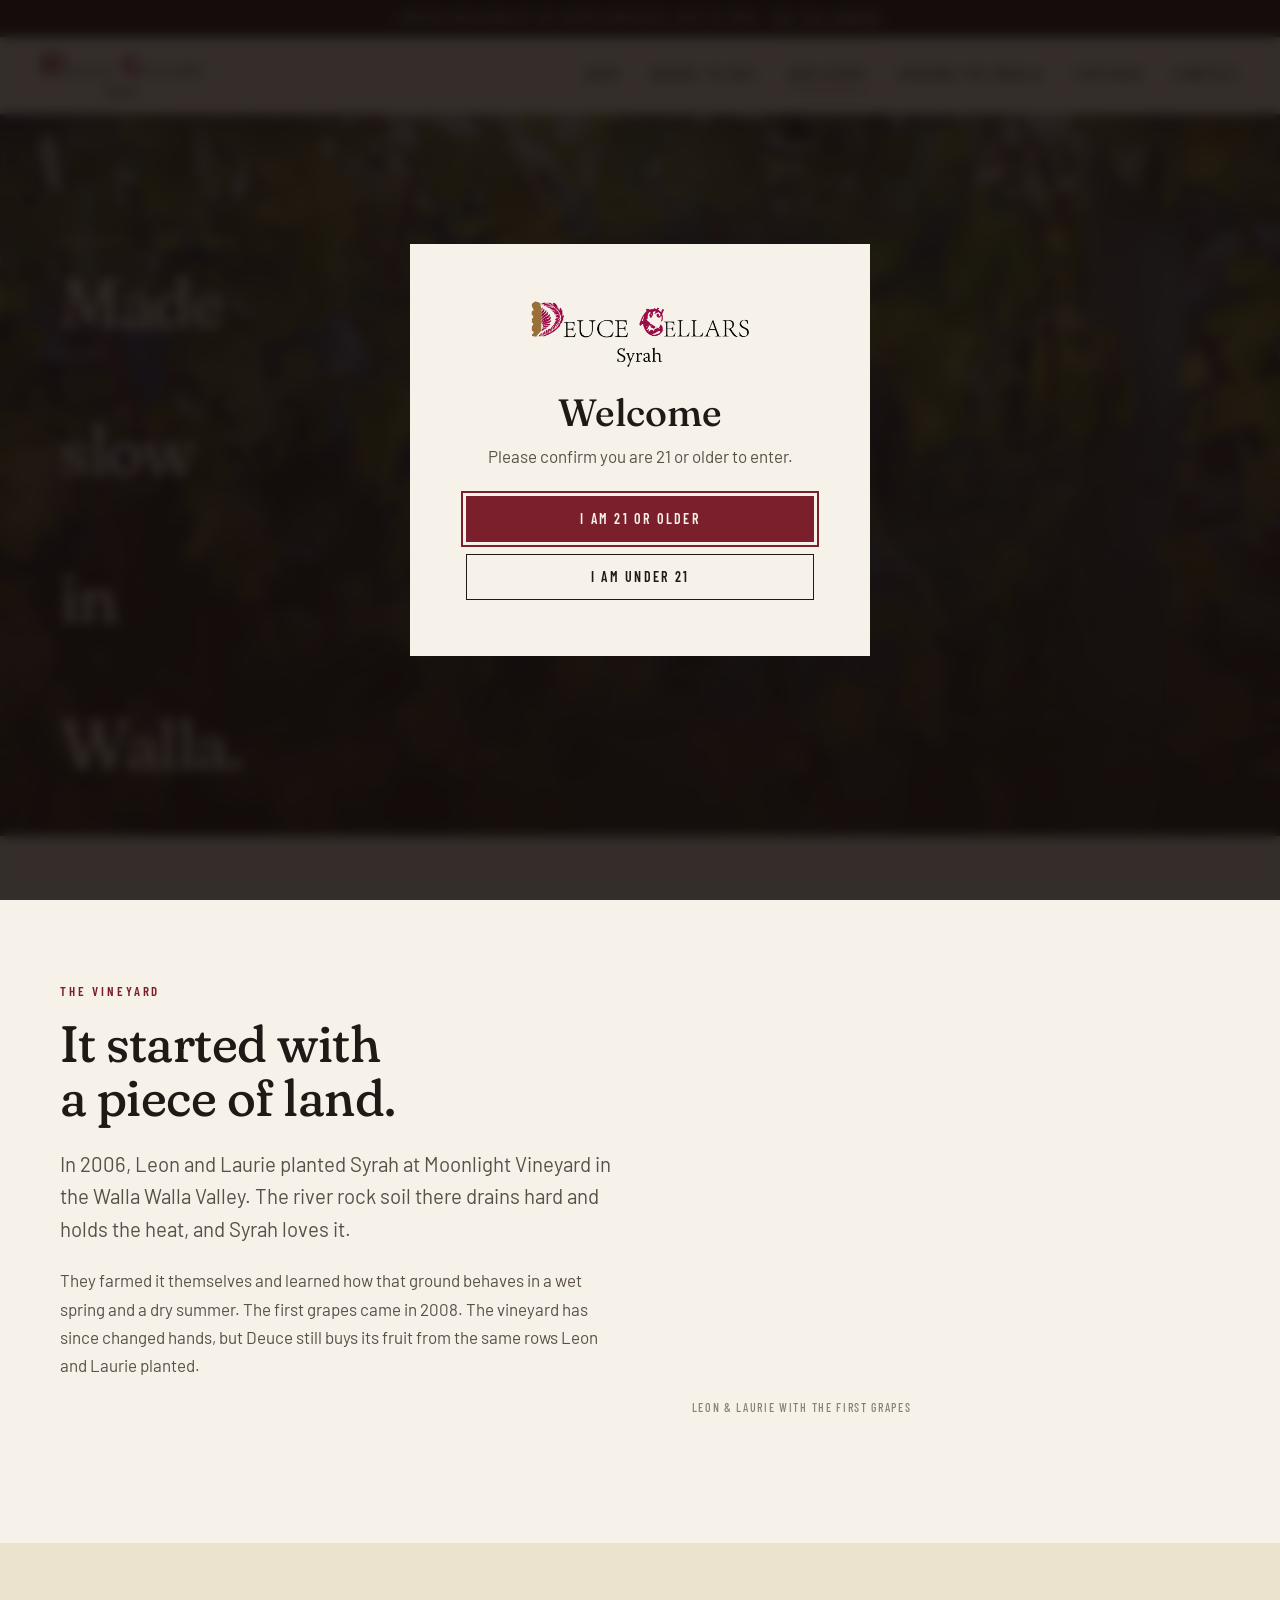
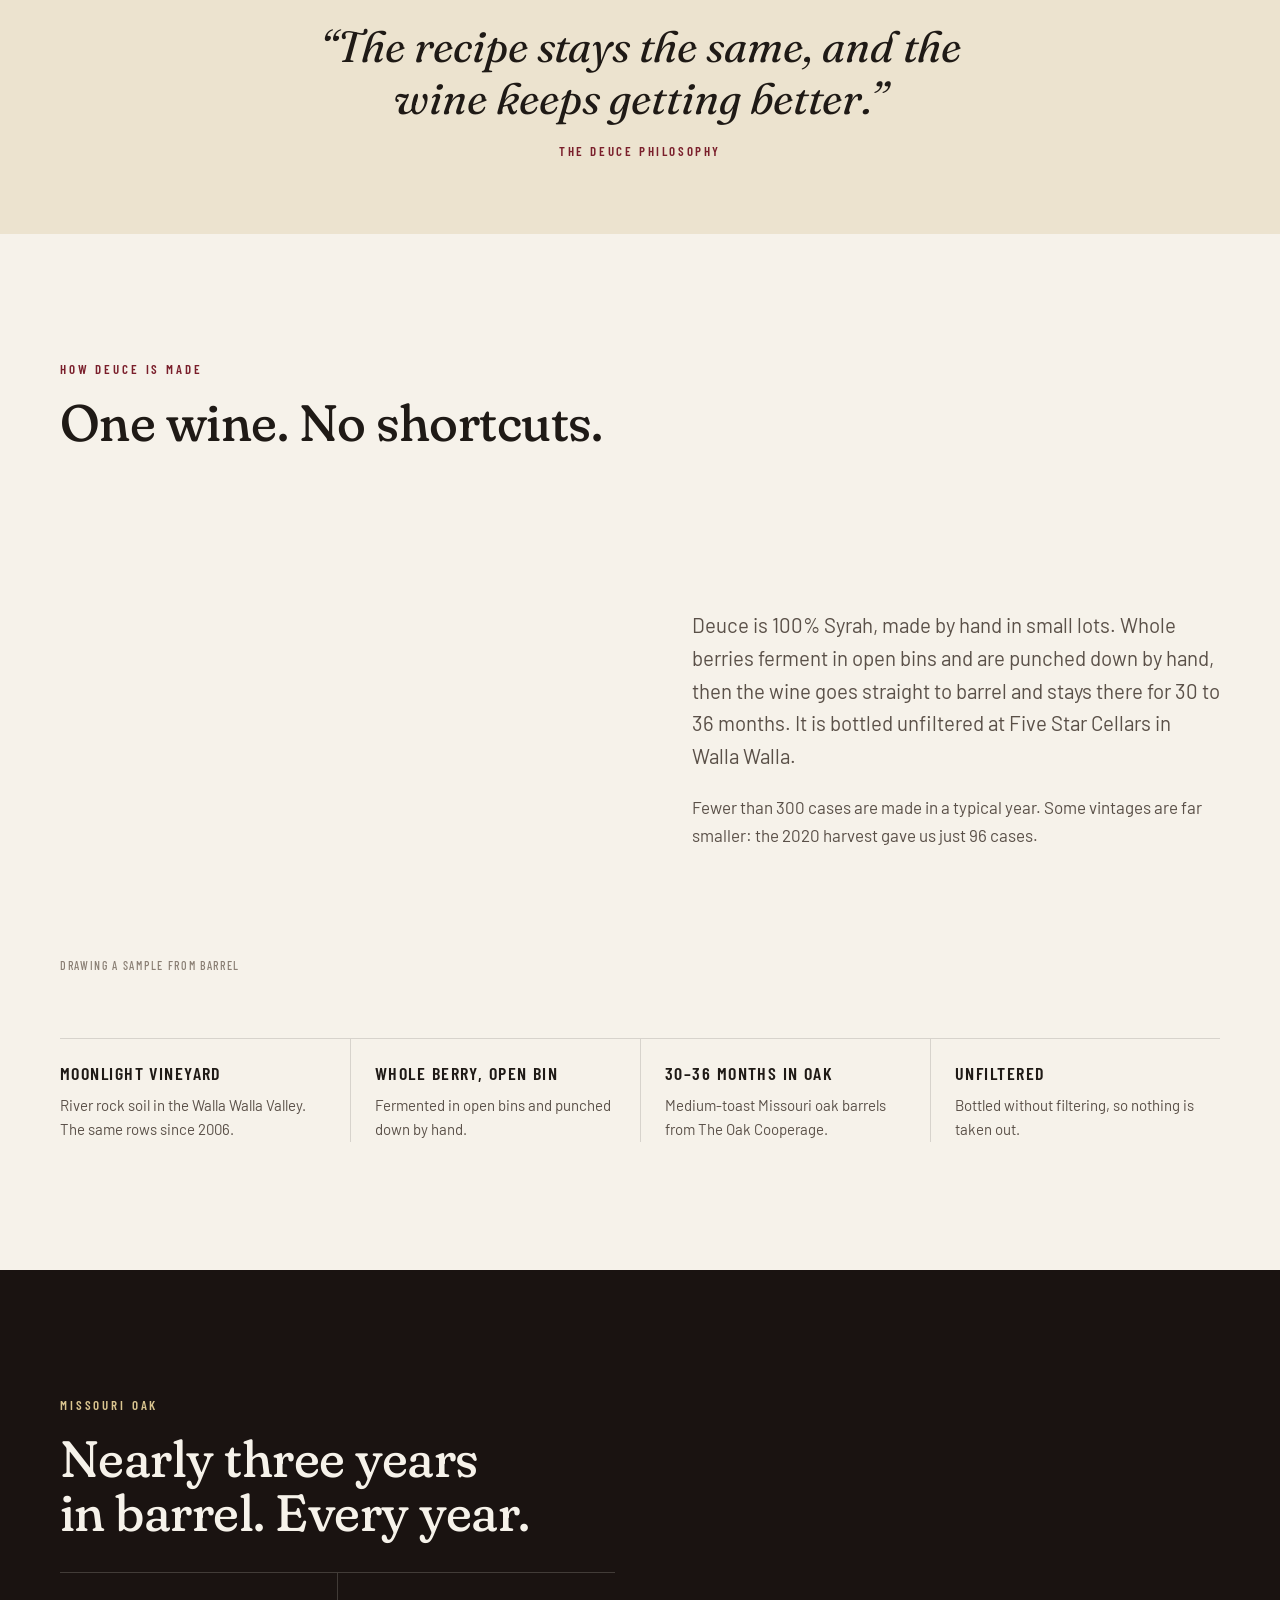
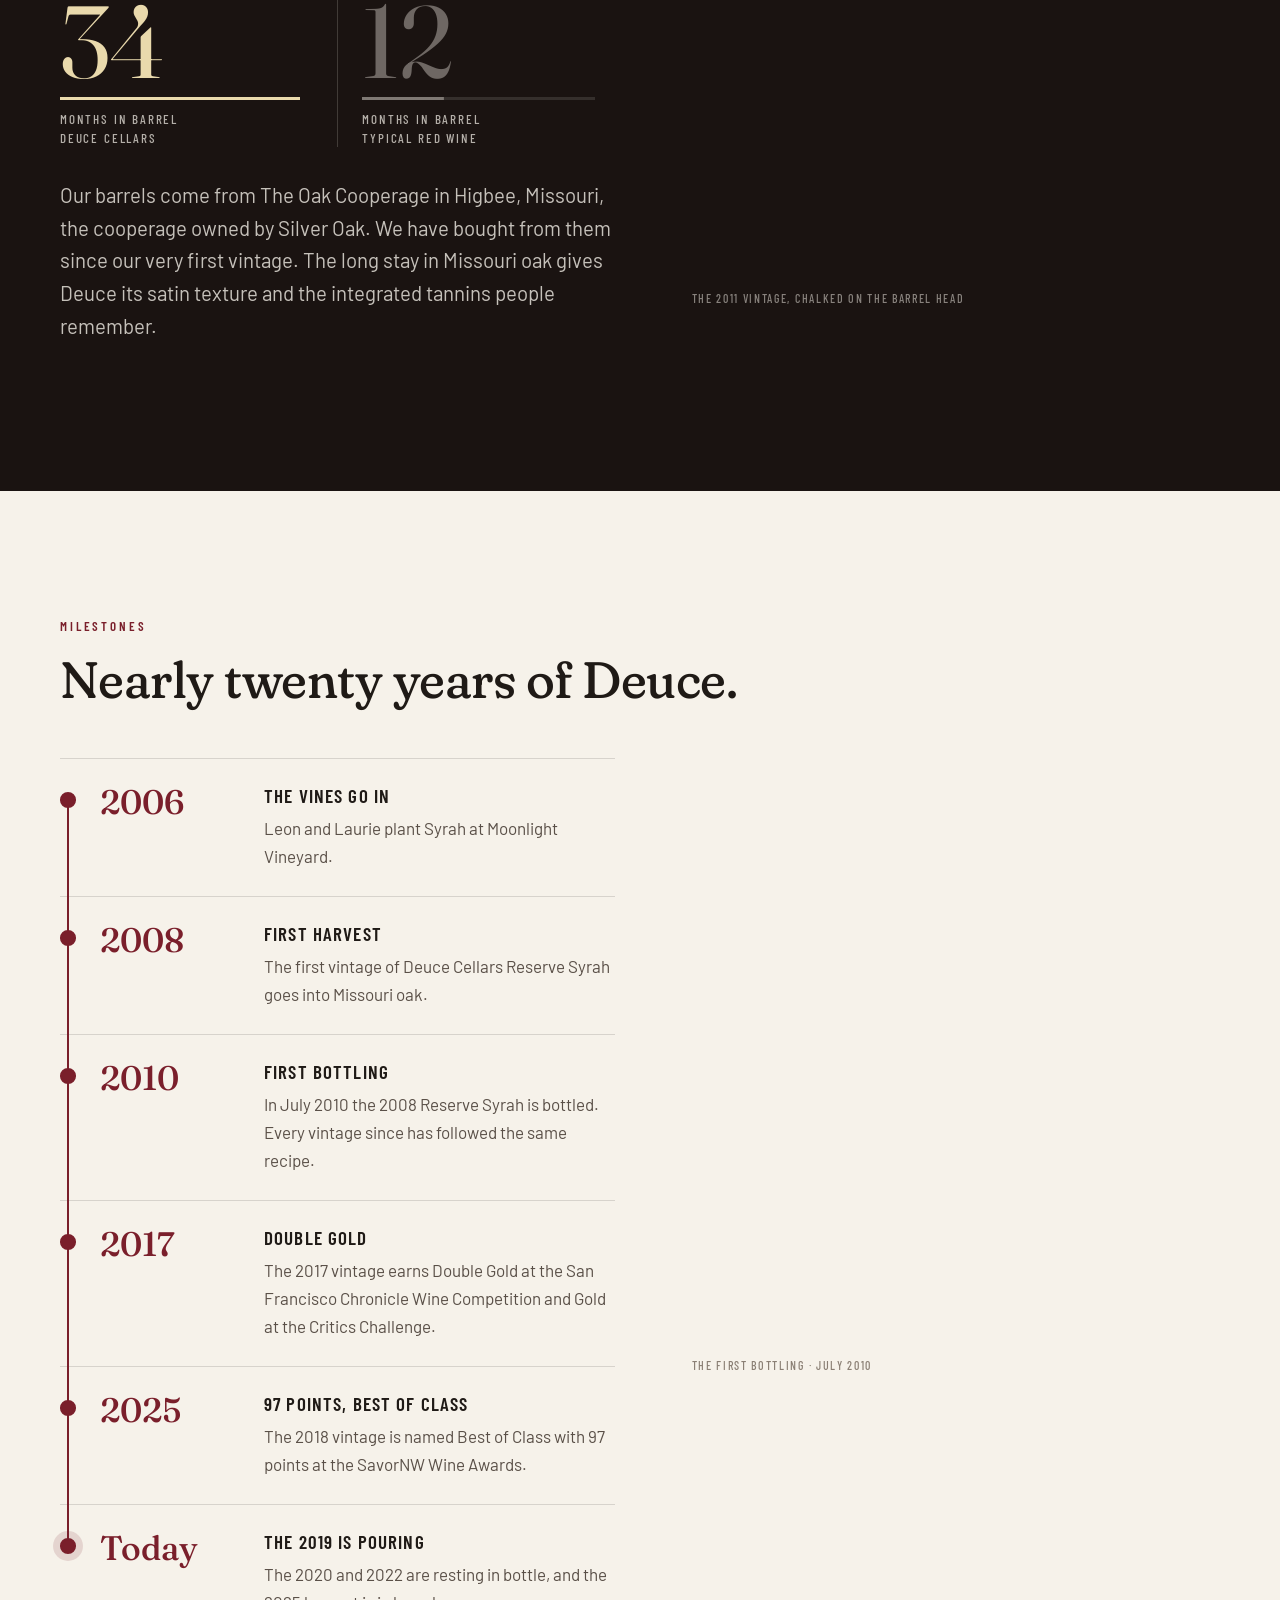
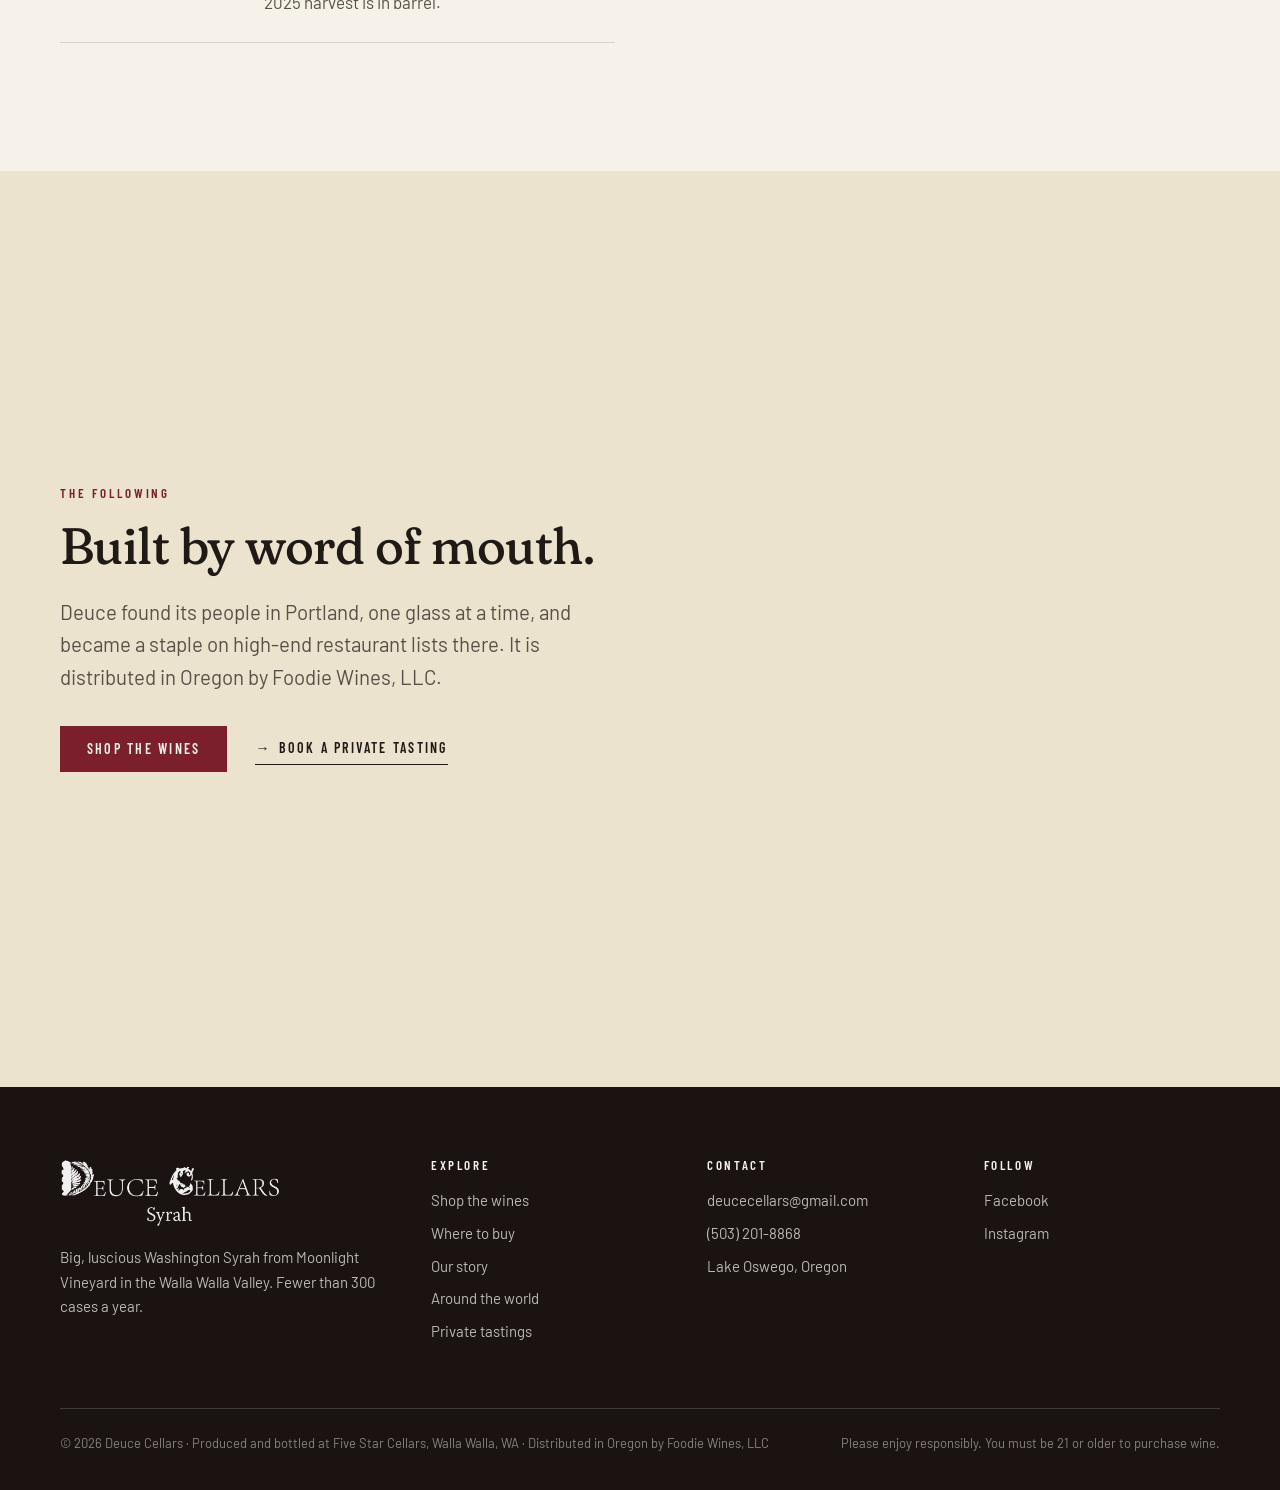
==== commit 4dcbdcaa: "Add movement and interactivity across the site Scroll reveals, word-by-word headlines, hero and pict" ====
--- a/story.html
+++ b/story.html
@@ -9,6 +9,8 @@
 <link rel="preconnect" href="https://fonts.gstatic.com" crossorigin>
 <link href="https://fonts.googleapis.com/css2?family=Barlow+Condensed:wght@500;600&family=Barlow:wght@400;500&family=Fraunces:ital,opsz,wght,SOFT,WONK@0,9..144,300..700,0..100,0..1;1,9..144,300..700,0..100,0..1&display=swap" rel="stylesheet">
 <link rel="stylesheet" href="css/style.css">
+<link rel="stylesheet" href="css/motion.css">
+<script>/* Turns on the site's movement unless the device asks for reduced motion */(function(d){var c=d.documentElement.classList;try{if(matchMedia('(prefers-reduced-motion: reduce)').matches)return}catch(e){}c.add('m');try{if(sessionStorage.getItem('deuce-pour')){sessionStorage.removeItem('deuce-pour');c.add('pour-in')}}catch(e){}try{if(localStorage.getItem('deuce-21')!=='yes')c.add('gate-up')}catch(e){c.add('gate-up')}setTimeout(function(){if(!c.contains('m-ok'))c.remove('m','pour-in','gate-up')},4000)})(document)</script>
 </head>
 <body>
 
@@ -191,5 +193,6 @@
 
 <script src="js/wines.js"></script>
 <script src="js/site.js"></script>
+<script src="js/motion.js"></script>
 </body>
 </html>
--- a/css/motion.css
+++ b/css/motion.css
@@ -0,0 +1,334 @@
+/* Deuce Cellars — movement layer.
+   Animation rules sit under html.m, which the head script sets only when the visitor
+   hasn't asked their device for reduced motion. Without it the site looks as before.
+   The vintage scrubber, gallery filter and stat bars work in both modes. */
+
+:root { --ease-out: cubic-bezier(.2, .7, .2, 1); --ease-lux: cubic-bezier(.16, .84, .24, 1); }
+
+/* ---- Reading progress along the bottom of the header ---------------------- */
+.scroll-line {
+  position: absolute; left: 0; right: 0; bottom: -1px; height: 2px; pointer-events: none;
+  background: linear-gradient(90deg, var(--wine-deep), var(--wine) 60%, #b4485a);
+  transform-origin: 0 50%; transform: scaleX(var(--sp, 0));
+}
+
+/* ---- Page arrival: the glass drains away ---------------------------------- */
+html.pour-in::after, html.pour-in::before {
+  content: ''; position: fixed; left: 0; right: 0; z-index: 98; pointer-events: none;
+  animation: pour-drain .95s var(--ease-lux) .08s both;
+}
+html.pour-in::after { top: 0; height: 100vh; height: 100lvh; background: var(--wine-deep); }
+html.pour-in::before { top: -34px; height: 35px; background: var(--wave) 0 100% / 240px 35px repeat-x; animation-name: pour-drain, wave-roll; animation-duration: .95s, 1.6s; animation-timing-function: var(--ease-lux), linear; animation-iteration-count: 1, infinite; }
+@keyframes pour-drain { from { transform: translate3d(0, 0, 0); } to { transform: translate3d(0, calc(100lvh + 40px), 0); } }
+@keyframes wave-roll { to { background-position-x: 240px; } }
+:root { --wave: url("data:image/svg+xml,%3Csvg xmlns='http://www.w3.org/2000/svg' viewBox='0 0 240 35' preserveAspectRatio='none'%3E%3Cpath d='M0 20 C 40 6 80 6 120 20 S 200 34 240 20 V35 H0Z' fill='%234b121a'/%3E%3C/svg%3E"); }
+
+/* Leaving: the glass fills from the bottom */
+.pour {
+  position: fixed; left: 0; right: 0; top: 0; height: 100vh; height: 100lvh; z-index: 98; pointer-events: none;
+  background: var(--wine-deep); transform: translate3d(0, calc(100lvh + 40px), 0);
+  transition: transform .55s cubic-bezier(.6, 0, .3, 1);
+}
+.pour::before {
+  content: ''; position: absolute; left: 0; right: 0; top: -34px; height: 35px;
+  background: var(--wave) 0 100% / 240px 35px repeat-x; animation: wave-roll 1.2s linear infinite;
+}
+.pour.go { transform: none; }
+
+/* ---- Headlines rise word by word ------------------------------------------ */
+.m .hero .display:not(.split), .m .page-hero .display:not(.split) { opacity: 0; }
+.display .w { display: inline-block; overflow: hidden; vertical-align: top; padding: 0 .06em .12em; margin: 0 -.06em -.12em; }
+.display .w > span { display: inline-block; }
+.m .display.split .w > span {
+  transform: translate3d(0, 112%, 0) rotate(4deg); transform-origin: 0 100%;
+  animation: word-up 1.15s var(--ease-lux) forwards; animation-delay: calc(.25s + var(--wi, 0) * 75ms);
+}
+@keyframes word-up { to { transform: none; } }
+
+/* Everything else in the opening frame fades up after the headline */
+@keyframes fade-up { from { opacity: 0; transform: translate3d(0, 26px, 0); } to { opacity: 1; transform: none; } }
+.m .hero-content > :not(.display), .m .page-hero .wrap > :not(.display) { animation: fade-up 1s var(--ease-out) both; }
+.m .hero-content > .eyebrow, .m .page-hero .wrap > .eyebrow { animation-delay: .1s; }
+.m .hero-content > .lede { animation-delay: .75s; }
+.m .hero-content > .actions { animation-delay: .95s; }
+.m .page-hero .wrap > .lede { animation-delay: .65s; }
+.m .hero > video, .m .page-hero > img { animation: settle 2.4s var(--ease-lux) both; }
+@keyframes settle { from { scale: 1.12; } to { scale: 1; } }
+.m .video-toggle { animation: fade-up 1s var(--ease-out) 1.3s both; }
+/* While the age check is up, the opening frame waits */
+.gate-up .hero-content > *, .gate-up .page-hero .wrap > *, .gate-up .display .w > span,
+.gate-up .hero > video, .gate-up .page-hero > img { animation-play-state: paused !important; }
+
+/* Hero layers move at different speeds as you scroll (values set by motion.js) */
+.m .hero > video, .m .page-hero > img { transform: translate3d(0, var(--hy, 0px), 0); will-change: transform; }
+.m .hero-content, .m .page-hero .wrap { transform: translate3d(0, var(--cy, 0px), 0); opacity: var(--co, 1); }
+
+/* ---- Scroll reveals ------------------------------------------------------- */
+.m .rv {
+  opacity: 0; transform: translate3d(0, 34px, 0);
+  transition: opacity 1s var(--ease-out), transform 1.2s var(--ease-lux);
+  transition-delay: var(--rd, 0ms);
+}
+.m .rv.in { opacity: 1; transform: none; }
+/* Pictures open like a curtain instead */
+.m .pm.rv { opacity: 1; transform: none; clip-path: inset(0 0 100% 0); transition: clip-path 1.4s var(--ease-lux); transition-delay: var(--rd, 0ms); }
+.m .pm.rv.in { clip-path: inset(0 0 0 0); }
+.m .pm.rv img { scale: 1.25; transition: scale 1.8s var(--ease-lux); transition-delay: var(--rd, 0ms); }
+.m .pm.rv.in img { scale: 1; }
+
+/* Picture frames used for parallax and hover zoom */
+.pm { display: block; overflow: hidden; position: relative; }
+.m .split-media .pm img { transform: translate3d(0, var(--py, 0px), 0) scale(1.14); will-change: transform; }
+.ph { display: block; overflow: hidden; }
+.ph img { transition: transform 1.4s var(--ease-lux), filter .6s; }
+@media (hover: hover) {
+  .m .strip figure:hover .ph img, .m .gallery figure:hover .ph img { transform: scale(1.06); }
+}
+.strip [data-zoom], .gallery [data-zoom] { cursor: zoom-in; }
+
+/* Vertical lineups: the bottles step up into place one by one */
+.m .vt-bottle { opacity: 0; transform: translate3d(0, 40px, 0); transition: opacity .8s var(--ease-out), transform 1s var(--ease-lux); }
+.m .vertical-card.seen .vt-bottle { opacity: 1; transform: none; }
+.m .vertical-card.seen .vt-bottle:nth-child(2) { transition-delay: .08s; }
+.m .vertical-card.seen .vt-bottle:nth-child(3) { transition-delay: .16s; }
+.m .vertical-card.seen .vt-bottle:nth-child(4) { transition-delay: .24s; }
+.m .vertical-card.seen .vt-bottle:nth-child(5) { transition-delay: .32s; }
+.m .vertical-card.seen .vt-bottle:nth-child(6) { transition-delay: .4s; }
+@media (hover: hover) {
+  .m .vertical-card:hover .vt-bottle { transform: translate3d(0, -6px, 0); transition-delay: 0s; }
+  .m .vertical-card:hover .vt-bottle:nth-child(even) { transform: translate3d(0, -10px, 0); }
+}
+
+/* ---- Bottles that tilt toward you ----------------------------------------- */
+.release-stage { perspective: 900px; }
+.m .release-stage .bottle {
+  transform: rotateY(var(--ry, 0deg)) rotateX(var(--rx, 0deg));
+  transition: transform .6s var(--ease-out); animation: bob 7s ease-in-out infinite;
+}
+@keyframes bob { 0%, 100% { translate: 0 0; } 50% { translate: 0 -8px; } }
+.m .release-stage > img.bg { transform: translate3d(var(--bx, 0px), var(--by, 0px), 0) scale(1.06); transition: transform .8s var(--ease-out); }
+.glare {
+  position: absolute; inset: 0; z-index: 1; pointer-events: none; opacity: 0; transition: opacity .5s;
+  background: radial-gradient(42% 32% at var(--gx, 50%) var(--gy, 30%), rgba(255, 238, 205, .2), rgba(255, 238, 205, 0) 70%);
+  mix-blend-mode: screen;
+}
+.release-stage:hover .glare { opacity: 1; }
+.m .tile--bottle { perspective: 700px; }
+.m .tile--bottle > img, .m .wine-card:hover .tile--bottle > img {
+  transform: translateY(var(--ty, 0px)) rotateY(var(--ry, 0deg)) rotateX(var(--rx, 0deg));
+  transition: transform .5s var(--ease-out);
+}
+.m .wine-card:hover .tile--bottle > img { --ty: -6px; }
+
+/* ---- Buttons: a pour of colour on hover ----------------------------------- */
+.m .btn { position: relative; overflow: hidden; isolation: isolate; transition: color .35s, border-color .35s, background-color .35s, translate .45s var(--ease-out); }
+.m .btn::after {
+  content: ''; position: absolute; inset: -2px; z-index: -1; background: var(--wine-deep);
+  transform: translate3d(0, 104%, 0); border-radius: 50% 50% 0 0 / 16px 16px 0 0;
+  transition: transform .55s var(--ease-lux), border-radius .55s var(--ease-lux);
+}
+@media (hover: hover) {
+  .m .btn:hover { background: var(--wine); }
+  .m .btn:hover::after { transform: none; border-radius: 0; }
+  .m .btn-ghost:hover { background: transparent; }
+  .m .btn-light:hover { background: var(--paper); border-color: var(--wine); color: var(--paper); }
+}
+.m .btn-ghost::after { background: var(--ink); }
+.m .btn-light::after { background: var(--wine); }
+
+/* Arrow links: the underline runs out and back in */
+@media (hover: hover) {
+  .m .link-arrow { border-bottom-color: transparent; background: linear-gradient(currentColor, currentColor) 0 100% / 100% 1px no-repeat; }
+  .m .link-arrow:hover { animation: line-run .7s var(--ease-lux); }
+}
+@keyframes line-run {
+  0% { background-size: 100% 1px; background-position: 100% 100%; }
+  45% { background-size: 0 1px; background-position: 100% 100%; }
+  46% { background-size: 0 1px; background-position: 0 100%; }
+  100% { background-size: 100% 1px; background-position: 0 100%; }
+}
+
+/* ---- Numbers and bars ----------------------------------------------------- */
+.stat-bar { display: block; height: 3px; margin-top: 16px; max-width: 240px; background: rgba(246, 242, 234, .12); overflow: hidden; }
+.stat-bar i { display: block; height: 100%; background: #e9d9ac; transform-origin: 0 50%; transform: scaleX(var(--v, 1)); }
+.stat:last-child .stat-bar i { background: rgba(246, 242, 234, .38); }
+.section:not(.section--night) .stat-bar { background: var(--line); }
+.section:not(.section--night) .stat-bar i { background: var(--wine); }
+.section:not(.section--night) .stat:last-child .stat-bar i { background: var(--paper-3); }
+.m .stat-bar i { transform: scaleX(0); transition: transform 2s var(--ease-lux) .25s; }
+.m .seen .stat-bar i { transform: scaleX(var(--v, 1)); }
+.count { font-variant-numeric: tabular-nums; }
+
+/* Big word band: the word drifts sideways as you pass */
+.m .bigword .word { transform: translate3d(var(--wx, 0px), 0, 0); will-change: transform; }
+.m .bigword > img { transform: translate3d(0, var(--py, 0px), 0) scale(1.15); }
+
+/* Award numbers glow in */
+.m .awards .award b { transition: text-shadow 1.6s var(--ease-out) .4s; }
+.m .awards .award.seen b { text-shadow: 0 0 28px rgba(233, 217, 172, .28); }
+
+/* ---- Story timeline: a line of wine runs down the years -------------------- */
+.timeline.is-live { position: relative; border-top: 0; }
+.timeline.is-live::before, .timeline.is-live::after {
+  content: ''; position: absolute; left: 7px; top: var(--lt, 41px); height: var(--lh, calc(100% - 82px)); width: 2px; background: var(--line);
+}
+.timeline.is-live::after { background: var(--wine); transform-origin: 50% 0; transform: scaleY(var(--tp, 0)); }
+.timeline.is-live li { position: relative; padding-left: 40px; border-bottom: 1px solid var(--line); }
+.timeline.is-live li:first-child { border-top: 1px solid var(--line); }
+.timeline.is-live li::before {
+  content: ''; position: absolute; left: 1px; top: 34px; width: 14px; height: 14px; border-radius: 50%; z-index: 1;
+  background: var(--paper); border: 2px solid var(--paper-3); transition: background .5s, border-color .5s, transform .5s var(--ease-out);
+}
+.timeline.is-live b { color: var(--ink-3); transition: color .6s; }
+.timeline.is-live li.on::before { background: var(--wine); border-color: var(--wine); transform: scale(1.15); }
+.timeline.is-live li.on b { color: var(--wine); }
+.timeline.is-live li.now::before { box-shadow: 0 0 0 6px rgba(122, 31, 43, .14); }
+
+/* ---- Lightbox ------------------------------------------------------------- */
+.m .lightbox { animation: lb-in .35s var(--ease-out) both; }
+.m .lightbox figure { animation: lb-fig .55s var(--ease-lux) both; }
+@keyframes lb-in { from { opacity: 0; } }
+@keyframes lb-fig { from { opacity: 0; transform: scale(.94) translate3d(0, 16px, 0); } }
+.lightbox img { transition: opacity .25s; }
+.lightbox img.is-swap { opacity: 0; }
+.lightbox-nav {
+  position: absolute; top: 50%; width: 52px; height: 52px; margin-top: -26px; border: 1px solid rgba(246, 242, 234, .4);
+  background: rgba(20, 13, 11, .4); color: var(--paper); font: 300 26px/1 var(--sans); cursor: pointer;
+}
+.lightbox-nav:hover { background: var(--paper); color: var(--ink); }
+.lightbox-prev { left: 16px; }
+.lightbox-next { right: 16px; }
+.lightbox-count { display: block; margin-top: 6px; font: 500 12px/1 var(--cond); letter-spacing: .2em; color: rgba(246, 242, 234, .5); }
+@media (max-width: 700px) {
+  .lightbox-nav { top: auto; bottom: 16px; margin: 0; width: 46px; height: 46px; }
+}
+
+/* ---- Age check ------------------------------------------------------------ */
+.m .age-gate { animation: lb-in .5s var(--ease-out) both; }
+.m .age-card { animation: fade-up .9s var(--ease-lux) .1s both; }
+.m .age-card > * { animation: fade-up .9s var(--ease-out) both; }
+.m .age-card > :nth-child(1) { animation-delay: .2s; }
+.m .age-card > :nth-child(2) { animation-delay: .32s; }
+.m .age-card > :nth-child(3) { animation-delay: .42s; }
+.m .age-card > :nth-child(4) { animation-delay: .52s; }
+.age-gate.is-leaving { opacity: 0; transition: opacity .45s; }
+.age-gate.is-leaving .age-card { transform: translate3d(0, -16px, 0) scale(.98); transition: transform .45s var(--ease-out); }
+
+/* ---- Phone menu: links slide in one after another ------------------------- */
+@media (max-width: 900px) {
+  .m .nav-open .site-nav a { animation: fade-up .5s var(--ease-out) both; }
+  .m .nav-open .site-nav a:nth-child(2) { animation-delay: .04s; }
+  .m .nav-open .site-nav a:nth-child(3) { animation-delay: .08s; }
+  .m .nav-open .site-nav a:nth-child(4) { animation-delay: .12s; }
+  .m .nav-open .site-nav a:nth-child(5) { animation-delay: .16s; }
+  .m .nav-open .site-nav a:nth-child(6) { animation-delay: .2s; }
+}
+
+/* ---- Home travel strip: drag to browse ------------------------------------ */
+@media (hover: hover) and (pointer: fine) { .strip { cursor: grab; } }
+.strip.is-drag { cursor: grabbing; scroll-snap-type: none; user-select: none; }
+.strip.is-drag img { pointer-events: none; }
+.m .strip figure { transition: transform .6s var(--ease-lux); }
+.strip-hint { display: block; margin-top: 18px; text-align: center; font: 500 12px/1 var(--cond); letter-spacing: .2em; text-transform: uppercase; color: var(--ink-3); }
+
+/* ---- Map dots drop in the first time the map draws ------------------------ */
+.m .map-intro .dot { transform-box: fill-box; transform-origin: 50% 50%; animation: dot-in .6s var(--ease-out) both; }
+.m .map-intro .dot:nth-child(4n+2) { animation-delay: .08s; }
+.m .map-intro .dot:nth-child(4n+3) { animation-delay: .16s; }
+.m .map-intro .dot:nth-child(4n) { animation-delay: .24s; }
+@keyframes dot-in { from { opacity: 0; transform: scale(0); } 70% { transform: scale(1.4); } }
+.m .dot.is-on { animation: dot-ping 1.8s ease-out infinite; transform-box: fill-box; transform-origin: 50% 50%; }
+@keyframes dot-ping { 0% { stroke-width: 2; } 50% { stroke-width: 6; stroke-opacity: .35; } 100% { stroke-width: 2; } }
+
+/* ---- Cursor ring (desktop only) ------------------------------------------- */
+.cursor {
+  position: fixed; left: 0; top: 0; z-index: 120; pointer-events: none; width: 36px; height: 36px; margin: -18px 0 0 -18px;
+  border-radius: 50%; border: 1px solid rgba(122, 31, 43, .55); opacity: 0;
+  display: grid; place-items: center; transition: width .35s var(--ease-out), height .35s var(--ease-out), margin .35s var(--ease-out),
+    background-color .35s, border-color .35s, opacity .3s;
+}
+.cursor.is-on { opacity: 1; }
+.cursor.is-link { width: 56px; height: 56px; margin: -28px 0 0 -28px; background: rgba(122, 31, 43, .08); }
+.cursor.is-label { width: 78px; height: 78px; margin: -39px 0 0 -39px; background: var(--wine); border-color: var(--wine); }
+.cursor span { font: 600 11px/1 var(--cond); letter-spacing: .18em; text-transform: uppercase; color: var(--paper); opacity: 0; transition: opacity .25s; }
+.cursor.is-label span { opacity: 1; }
+.cursor.is-dark { border-color: rgba(233, 217, 172, .6); }
+.cursor.is-dark.is-link { background: rgba(233, 217, 172, .1); }
+
+/* ---- Vintage scrubber (Wines page) ---------------------------------------- */
+.scrub-section { overflow: hidden; }
+.section--night .section-head p { color: rgba(246, 242, 234, .72); }
+.scrub:empty { display: none; }
+.scrub { display: grid; grid-template-columns: 1fr 1fr; gap: clamp(28px, 5vw, 80px); align-items: center; }
+.scrub-stage {
+  position: relative; aspect-ratio: 1 / 1; display: flex; align-items: flex-end; justify-content: center; padding-bottom: 4%;
+  background: radial-gradient(60% 55% at 50% 45%, #3c2420 0%, rgba(26, 19, 17, 0) 72%);
+}
+.scrub-year {
+  position: absolute; inset: 0; display: grid; place-items: center; pointer-events: none; overflow: hidden;
+  font: 300 clamp(110px, 21vw, 300px)/1 var(--serif); letter-spacing: -.04em; color: rgba(233, 217, 172, .1);
+  font-variant-numeric: lining-nums;
+}
+.scrub-year span { display: block; transition: transform .6s var(--ease-lux), opacity .4s; }
+.scrub-year span.is-out { transform: translate3d(0, var(--dir, -40%), 0); opacity: 0; }
+.scrub-year span.is-pre { transform: translate3d(0, calc(var(--dir, -40%) * -1), 0); opacity: 0; transition: none; }
+.scrub-bottles { position: relative; height: 92%; aspect-ratio: 268 / 973; }
+.scrub-bottles img {
+  position: absolute; inset: 0; width: 100%; height: 100%; object-fit: contain;
+  filter: drop-shadow(0 24px 26px rgba(0, 0, 0, .6)); transition: opacity .45s, transform .7s var(--ease-lux);
+}
+.scrub-bottles img.is-out { opacity: 0; transform: translate3d(var(--bdx, -30px), 0, 0) rotate(var(--bdr, -3deg)); }
+.scrub-bottles img.is-pre { opacity: 0; transform: translate3d(calc(var(--bdx, -30px) * -1), 0, 0) rotate(calc(var(--bdr, -3deg) * -1)); transition: none; }
+.scrub-info { min-height: 380px; display: flex; flex-direction: column; }
+.scrub-status { display: inline-block; align-self: flex-start; font: 600 12px/1 var(--cond); letter-spacing: .18em; text-transform: uppercase; padding: 7px 10px 6px; border: 1px solid rgba(233, 217, 172, .4); color: #e9d9ac; }
+.scrub-status--current { background: var(--wine); border-color: var(--wine); color: var(--paper); }
+.scrub-name { font: 600 clamp(28px, 3.2vw, 42px)/1.05 var(--cond); text-transform: uppercase; letter-spacing: .02em; margin-top: 18px; }
+.scrub-meta { margin: 8px 0 0; font: 500 13px/1.4 var(--cond); letter-spacing: .14em; text-transform: uppercase; color: rgba(246, 242, 234, .6); }
+.scrub-award { margin: 14px 0 0; font: 500 italic 19px/1.3 var(--serif); color: #e9d9ac; }
+.scrub-note { margin: 16px 0 0; color: rgba(246, 242, 234, .78); max-width: 52ch; }
+.scrub-foot { display: flex; align-items: center; gap: 24px; margin-top: auto; padding-top: 24px; }
+.scrub-foot .price { color: var(--paper); }
+.scrub-foot .link-arrow { color: var(--paper); }
+.scrub-foot .price--soon { color: rgba(246, 242, 234, .6); }
+.scrub-text { transition: opacity .3s, transform .45s var(--ease-out); }
+.scrub-text.is-swap { opacity: 0; transform: translate3d(0, 8px, 0); }
+.scrub-rail { grid-column: 1 / -1; position: relative; padding-top: 8px; }
+.scrub-range {
+  -webkit-appearance: none; appearance: none; display: block; width: 100%; height: 44px; margin: 0; background: transparent; cursor: pointer;
+  --fill: 50%;
+}
+.scrub-range:focus-visible { outline: 2px solid #e9d9ac; outline-offset: 4px; }
+.scrub-range::-webkit-slider-runnable-track { height: 2px; background: linear-gradient(90deg, #e9d9ac var(--fill), rgba(246, 242, 234, .2) var(--fill)); }
+.scrub-range::-moz-range-track { height: 2px; background: rgba(246, 242, 234, .2); }
+.scrub-range::-moz-range-progress { height: 2px; background: #e9d9ac; }
+.scrub-range::-webkit-slider-thumb {
+  -webkit-appearance: none; width: 26px; height: 26px; margin-top: -12px; border-radius: 50%;
+  background: var(--wine); border: 2px solid #e9d9ac; box-shadow: 0 0 0 6px rgba(122, 31, 43, .3); transition: box-shadow .3s;
+}
+.scrub-range::-moz-range-thumb { width: 22px; height: 22px; border-radius: 50%; background: var(--wine); border: 2px solid #e9d9ac; box-shadow: 0 0 0 6px rgba(122, 31, 43, .3); }
+.scrub-range:active::-webkit-slider-thumb { box-shadow: 0 0 0 12px rgba(122, 31, 43, .35); }
+.scrub-ticks { display: flex; justify-content: space-between; margin: 4px 13px 0; }
+.scrub-ticks button {
+  flex: 0 0 0; display: flex; justify-content: center; border: 0; background: none; padding: 6px 0; cursor: pointer; color: rgba(246, 242, 234, .45);
+  font: 600 13px/1 var(--cond); letter-spacing: .1em; transition: color .3s;
+}
+.scrub-ticks button span { white-space: nowrap; }
+.scrub-ticks button:hover, .scrub-ticks button.is-on { color: #e9d9ac; }
+.scrub-hint { margin: 18px 0 0; text-align: center; font: 500 12px/1 var(--cond); letter-spacing: .2em; text-transform: uppercase; color: rgba(246, 242, 234, .4); }
+@media (max-width: 900px) {
+  .scrub { grid-template-columns: 1fr; }
+  .scrub-stage { aspect-ratio: 5 / 4; }
+  .scrub-info { min-height: 0; }
+  .scrub-ticks button { font-size: 11px; letter-spacing: 0; }
+  .scrub-ticks button:nth-child(even) span { visibility: hidden; }
+  .scrub-ticks button.is-on span { visibility: visible; }
+}
+
+/* ---- World page: places filter -------------------------------------------- */
+.places { display: flex; flex-wrap: wrap; align-items: center; justify-content: space-between; gap: 14px 24px; margin-bottom: 36px; }
+.places-count { font: 500 13px/1.3 var(--cond); letter-spacing: .16em; text-transform: uppercase; color: var(--ink-3); }
+.places-count b { font: 500 22px/1 var(--serif); letter-spacing: 0; color: var(--wine); margin-right: 4px; }
+.chip i { font-style: normal; opacity: .6; margin-left: 4px; }
+.gallery figure { transition: opacity .35s, transform .5s var(--ease-out); }
+.gallery figure.is-out, .m .gallery figure.is-out { opacity: 0; transform: scale(.96); }
+.gallery figure[hidden] { display: none; }
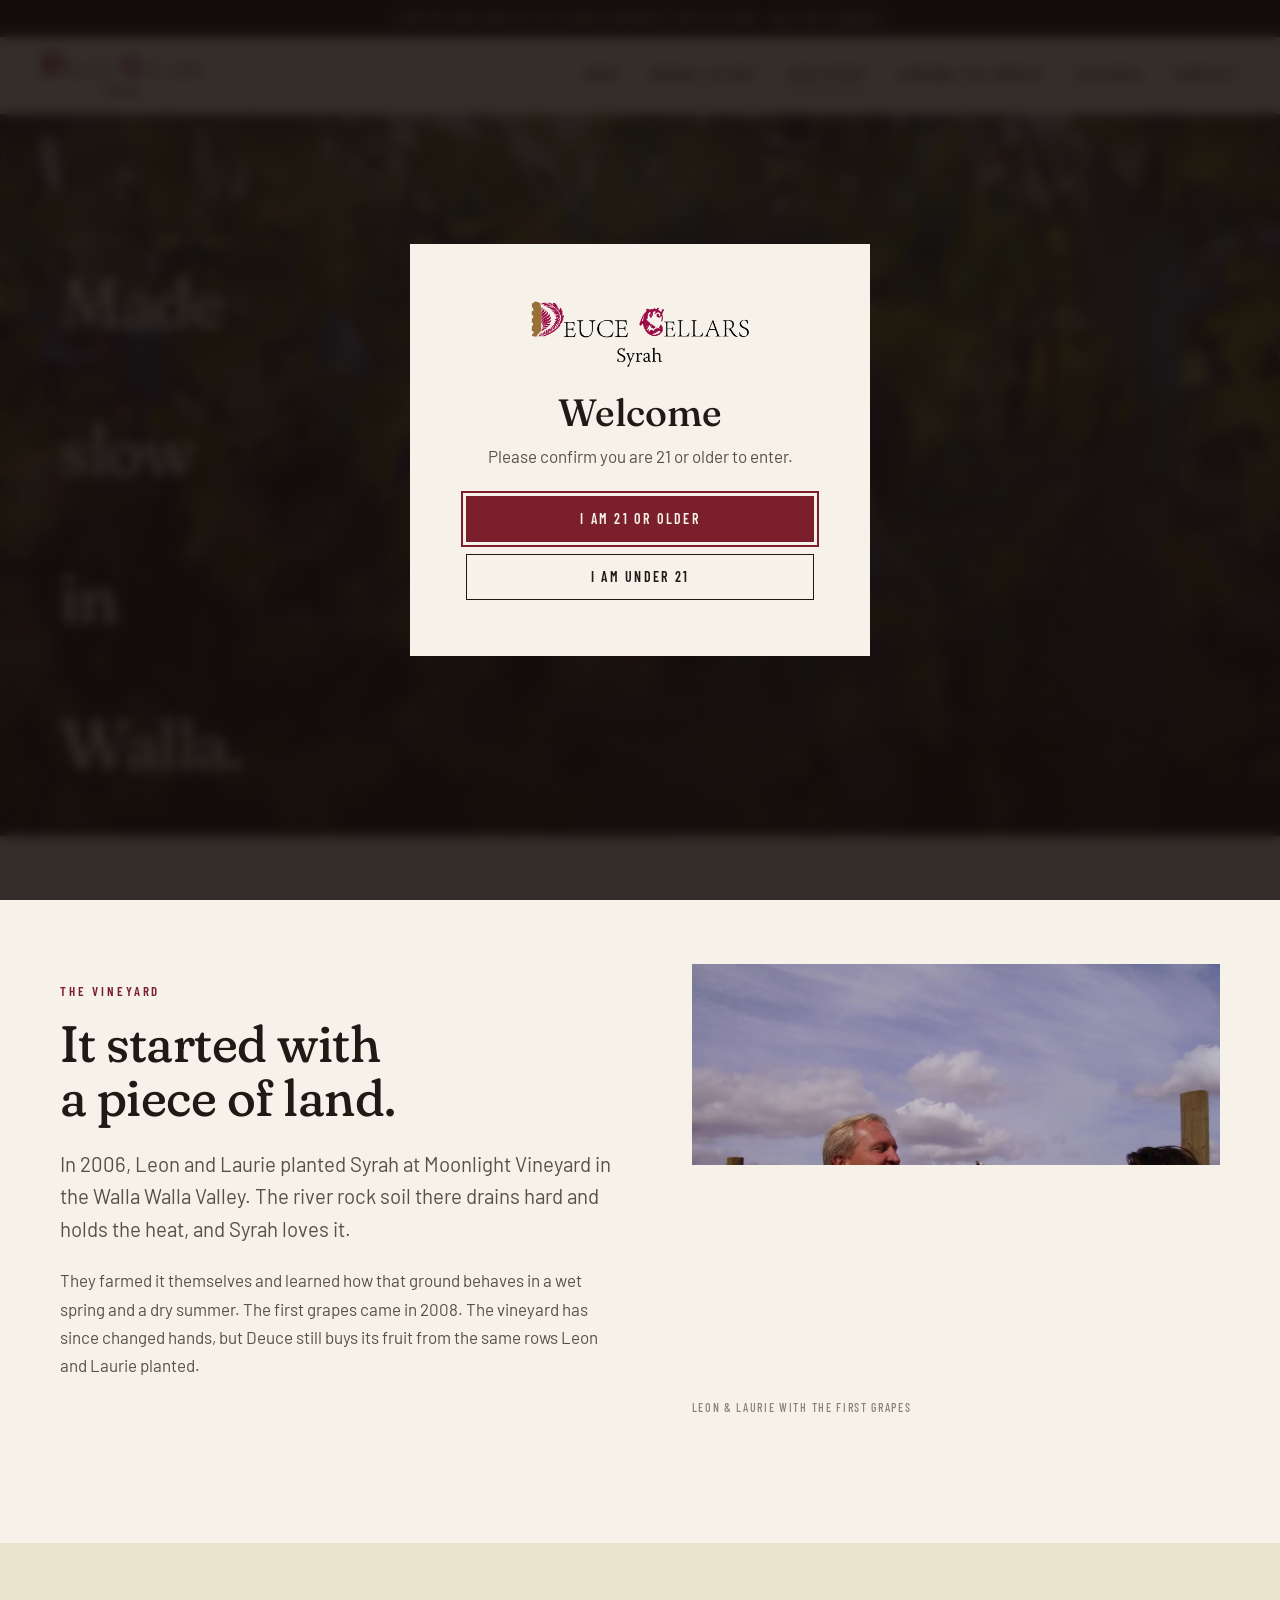
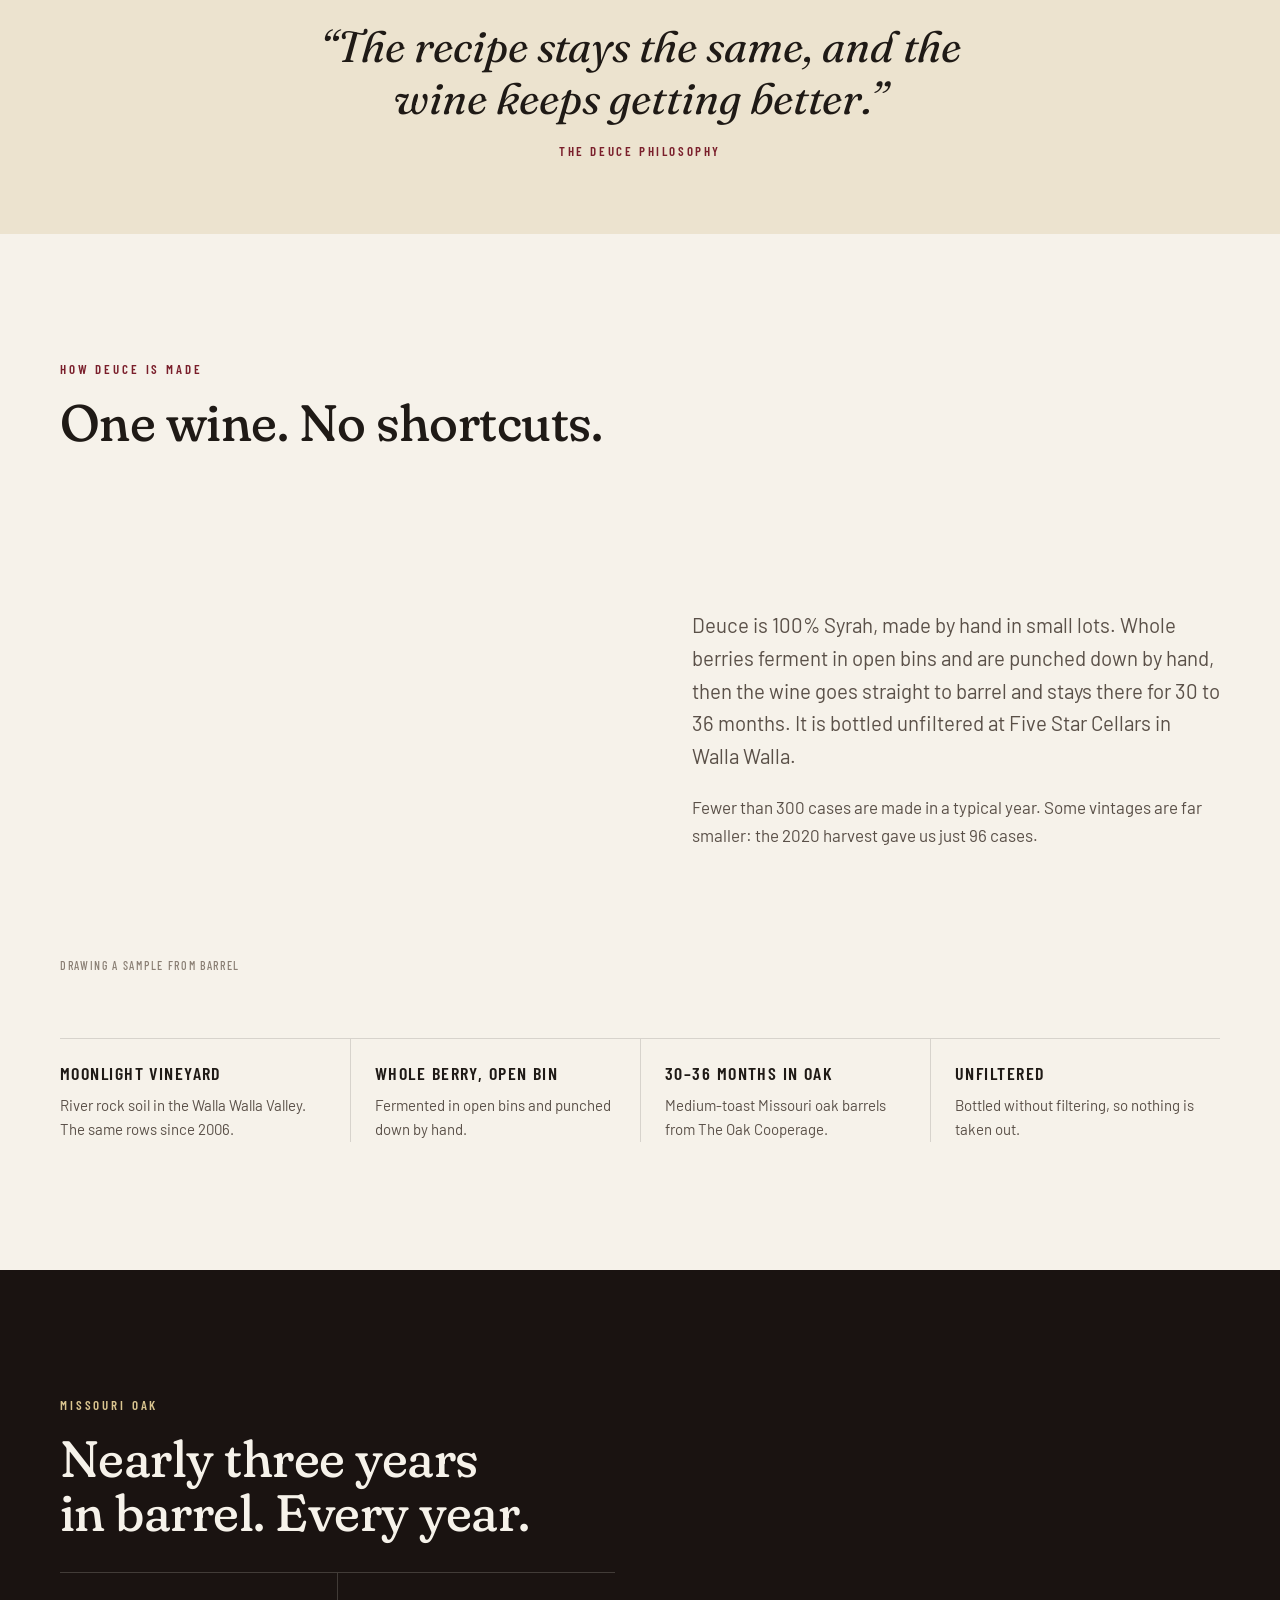
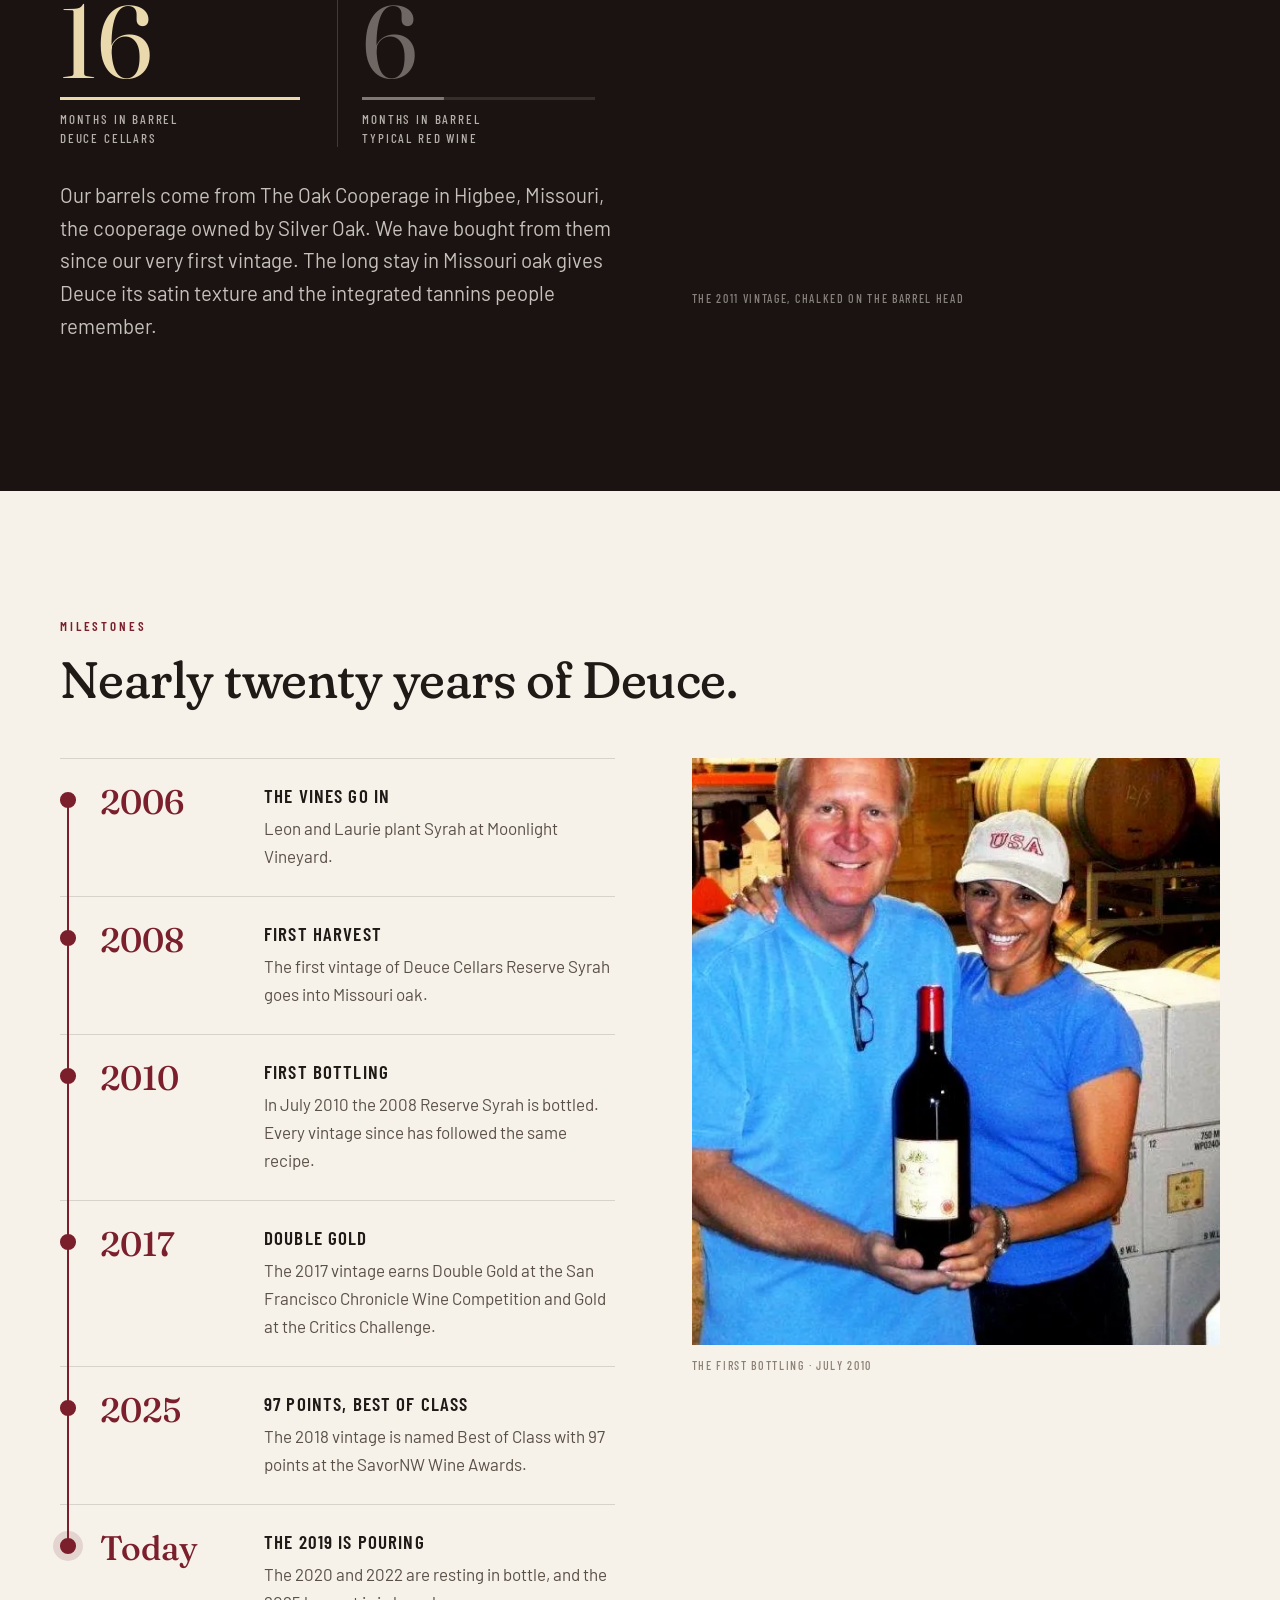
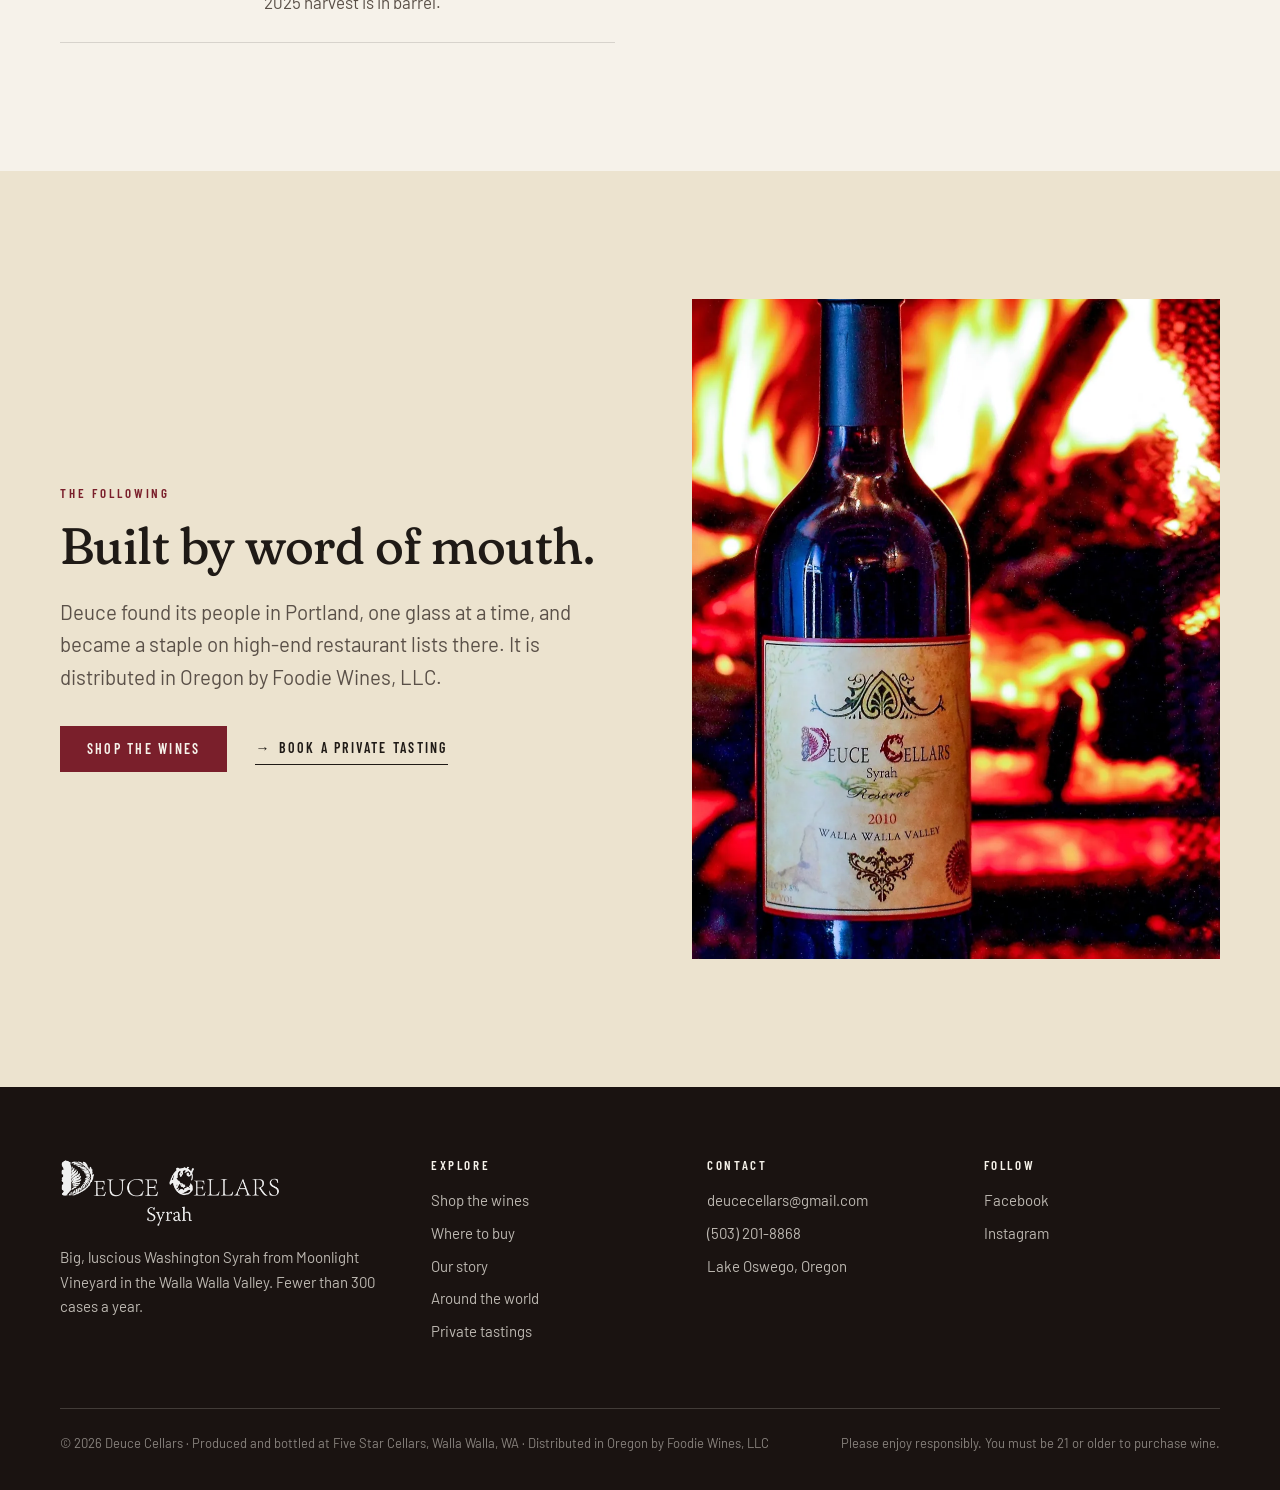
==== commit a2ba362f: "Version the motion and site files so browsers fetch the new copies Co-Authored-By: Claude Opus 5.5 <" ====
--- a/story.html
+++ b/story.html
@@ -9,7 +9,7 @@
 <link rel="preconnect" href="https://fonts.gstatic.com" crossorigin>
 <link href="https://fonts.googleapis.com/css2?family=Barlow+Condensed:wght@500;600&family=Barlow:wght@400;500&family=Fraunces:ital,opsz,wght,SOFT,WONK@0,9..144,300..700,0..100,0..1;1,9..144,300..700,0..100,0..1&display=swap" rel="stylesheet">
 <link rel="stylesheet" href="css/style.css">
-<link rel="stylesheet" href="css/motion.css">
+<link rel="stylesheet" href="css/motion.css?v=3">
 <script>/* Turns on the site's movement unless the device asks for reduced motion */(function(d){var c=d.documentElement.classList;try{if(matchMedia('(prefers-reduced-motion: reduce)').matches)return}catch(e){}c.add('m');try{if(sessionStorage.getItem('deuce-pour')){sessionStorage.removeItem('deuce-pour');c.add('pour-in')}}catch(e){}try{if(localStorage.getItem('deuce-21')!=='yes')c.add('gate-up')}catch(e){c.add('gate-up')}setTimeout(function(){if(!c.contains('m-ok'))c.remove('m','pour-in','gate-up')},4000)})(document)</script>
 </head>
 <body>
@@ -192,7 +192,7 @@
 </footer>
 
 <script src="js/wines.js"></script>
-<script src="js/site.js"></script>
-<script src="js/motion.js"></script>
+<script src="js/site.js?v=3"></script>
+<script src="js/motion.js?v=3"></script>
 </body>
 </html>
--- a/css/motion.css
+++ b/css/motion.css
@@ -37,7 +37,9 @@
 
 /* ---- Headlines rise word by word ------------------------------------------ */
 .m .hero .display:not(.split), .m .page-hero .display:not(.split) { opacity: 0; }
-.display .w { display: inline-block; overflow: hidden; vertical-align: top; padding: 0 .06em .12em; margin: 0 -.06em -.12em; }
+.display.split { text-wrap: wrap; }
+.display .w { display: inline-block; overflow: hidden; vertical-align: top; white-space: nowrap; padding-bottom: .14em; margin-bottom: -.14em; }
+.display em .w { padding-right: .1em; margin-right: -.1em; }
 .display .w > span { display: inline-block; }
 .m .display.split .w > span {
   transform: translate3d(0, 112%, 0) rotate(4deg); transform-origin: 0 100%;
@@ -70,11 +72,13 @@
   transition-delay: var(--rd, 0ms);
 }
 .m .rv.in { opacity: 1; transform: none; }
-/* Pictures open like a curtain instead */
-.m .pm.rv { opacity: 1; transform: none; clip-path: inset(0 0 100% 0); transition: clip-path 1.4s var(--ease-lux); transition-delay: var(--rd, 0ms); }
-.m .pm.rv.in { clip-path: inset(0 0 0 0); }
-.m .pm.rv img { scale: 1.25; transition: scale 1.8s var(--ease-lux); transition-delay: var(--rd, 0ms); }
-.m .pm.rv.in img { scale: 1; }
+/* Pictures open like a curtain instead. The figure is what's watched: a fully clipped
+   element doesn't count as on screen, so the clip sits on the frame inside it. */
+.m .split-media.rv { opacity: 1; transform: none; }
+.m .split-media.rv .pm { clip-path: inset(0 0 100% 0); transition: clip-path 1.4s var(--ease-lux); transition-delay: var(--rd, 0ms); }
+.m .split-media.rv.in .pm { clip-path: inset(0 0 0 0); }
+.m .split-media.rv .pm img { scale: 1.25; transition: scale 1.8s var(--ease-lux); transition-delay: var(--rd, 0ms); }
+.m .split-media.rv.in .pm img { scale: 1; }
 
 /* Picture frames used for parallax and hover zoom */
 .pm { display: block; overflow: hidden; position: relative; }
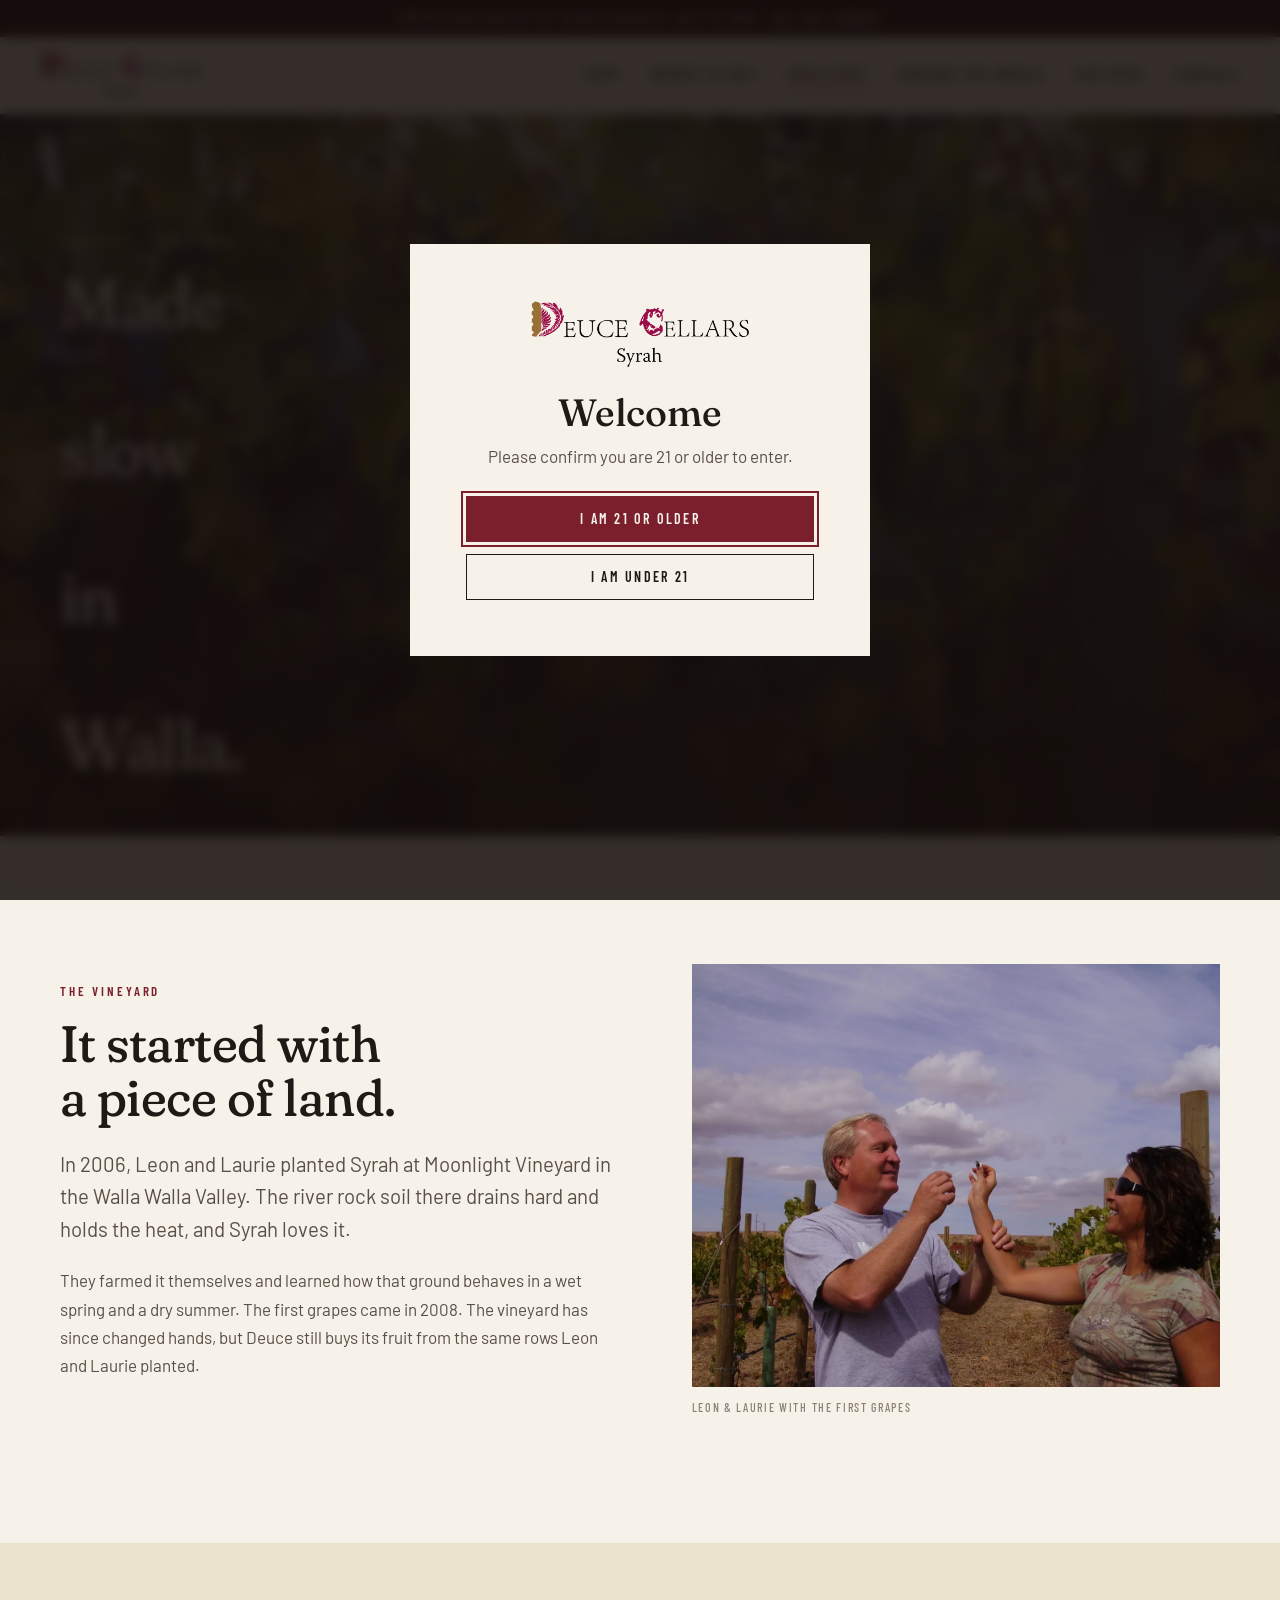
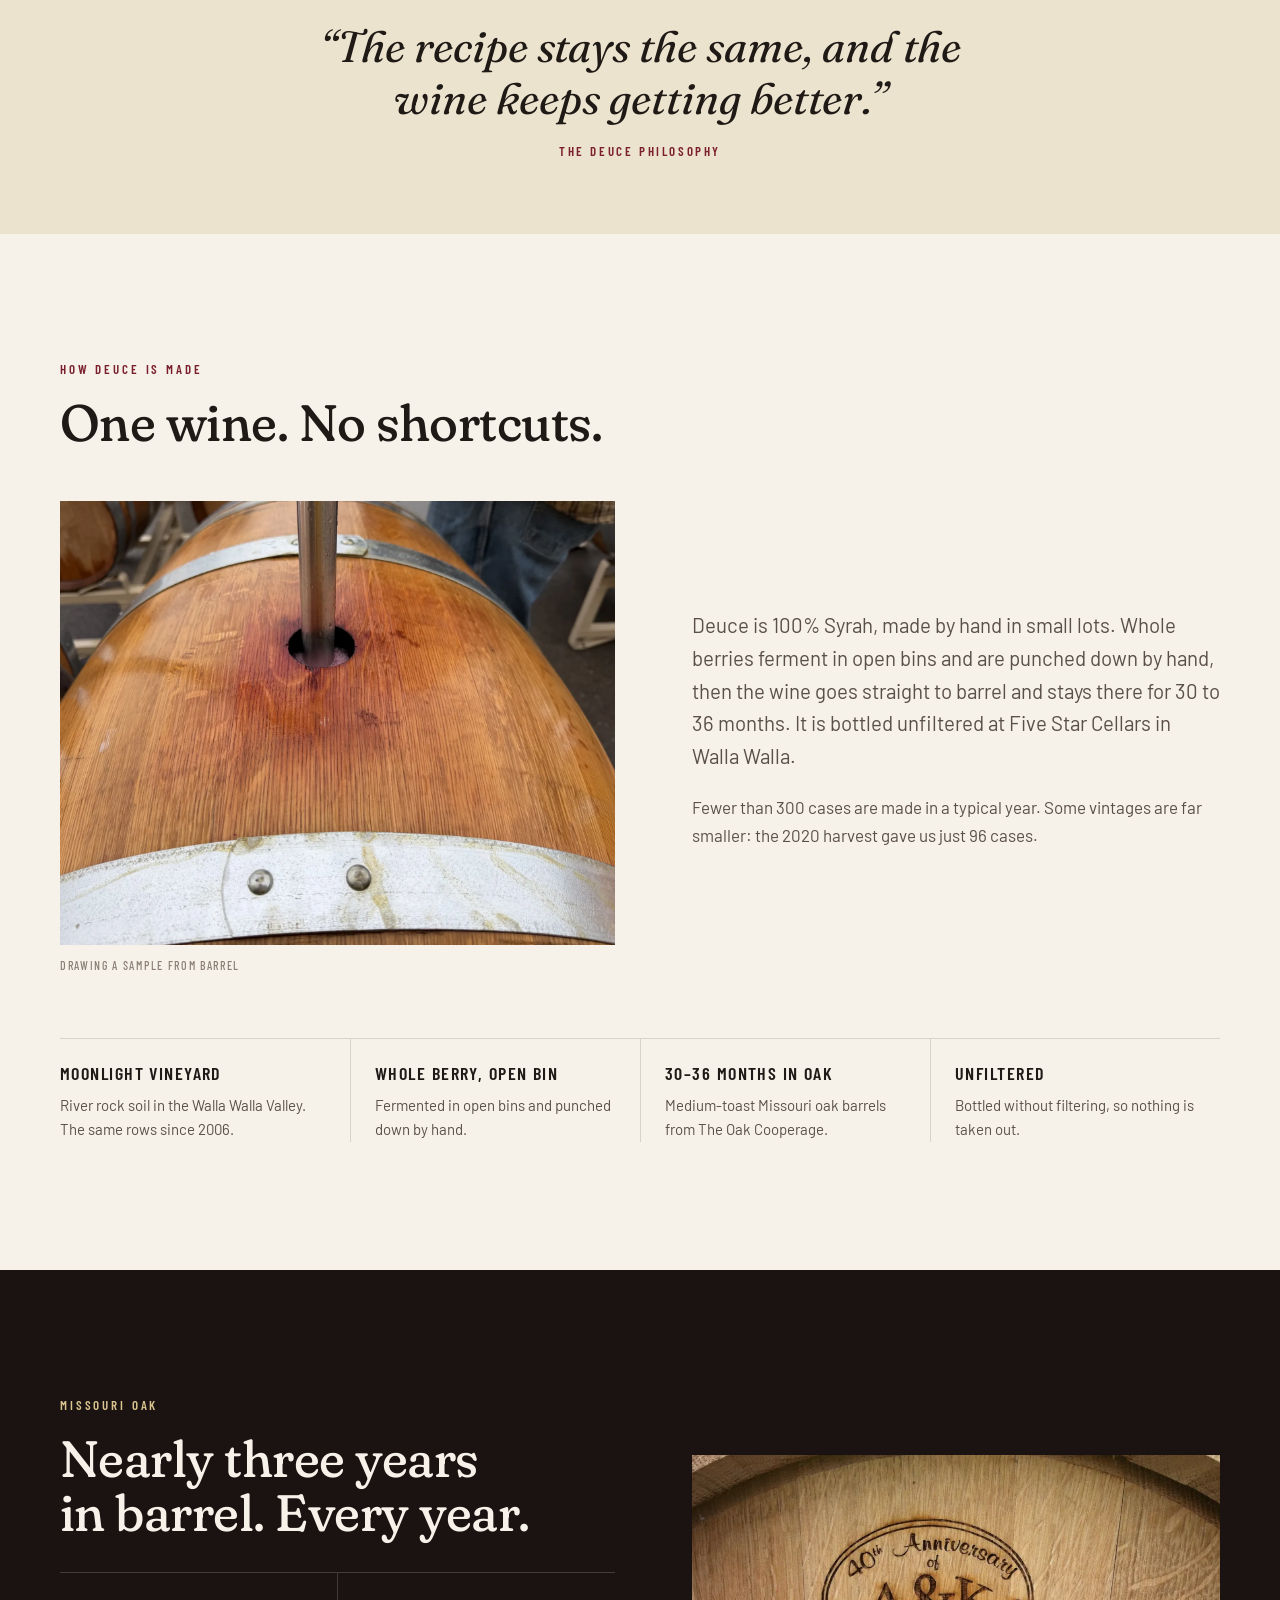
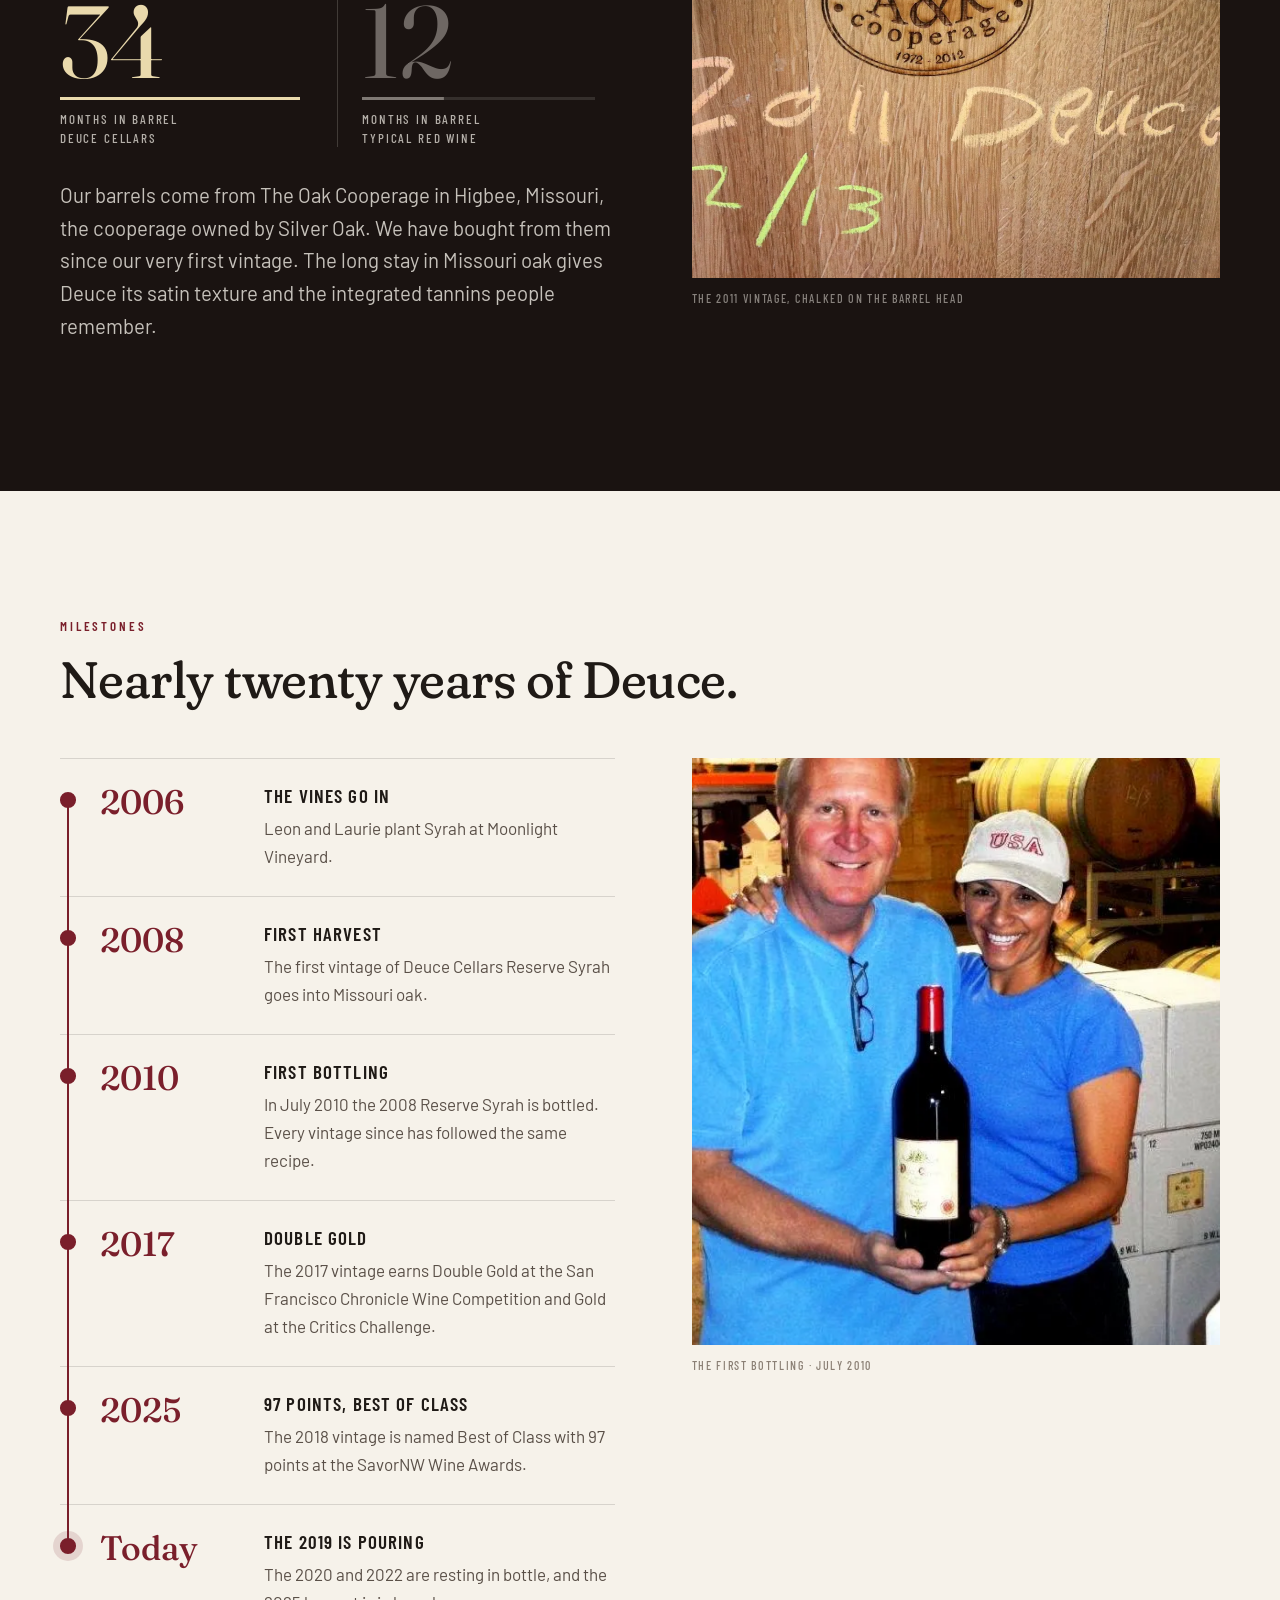
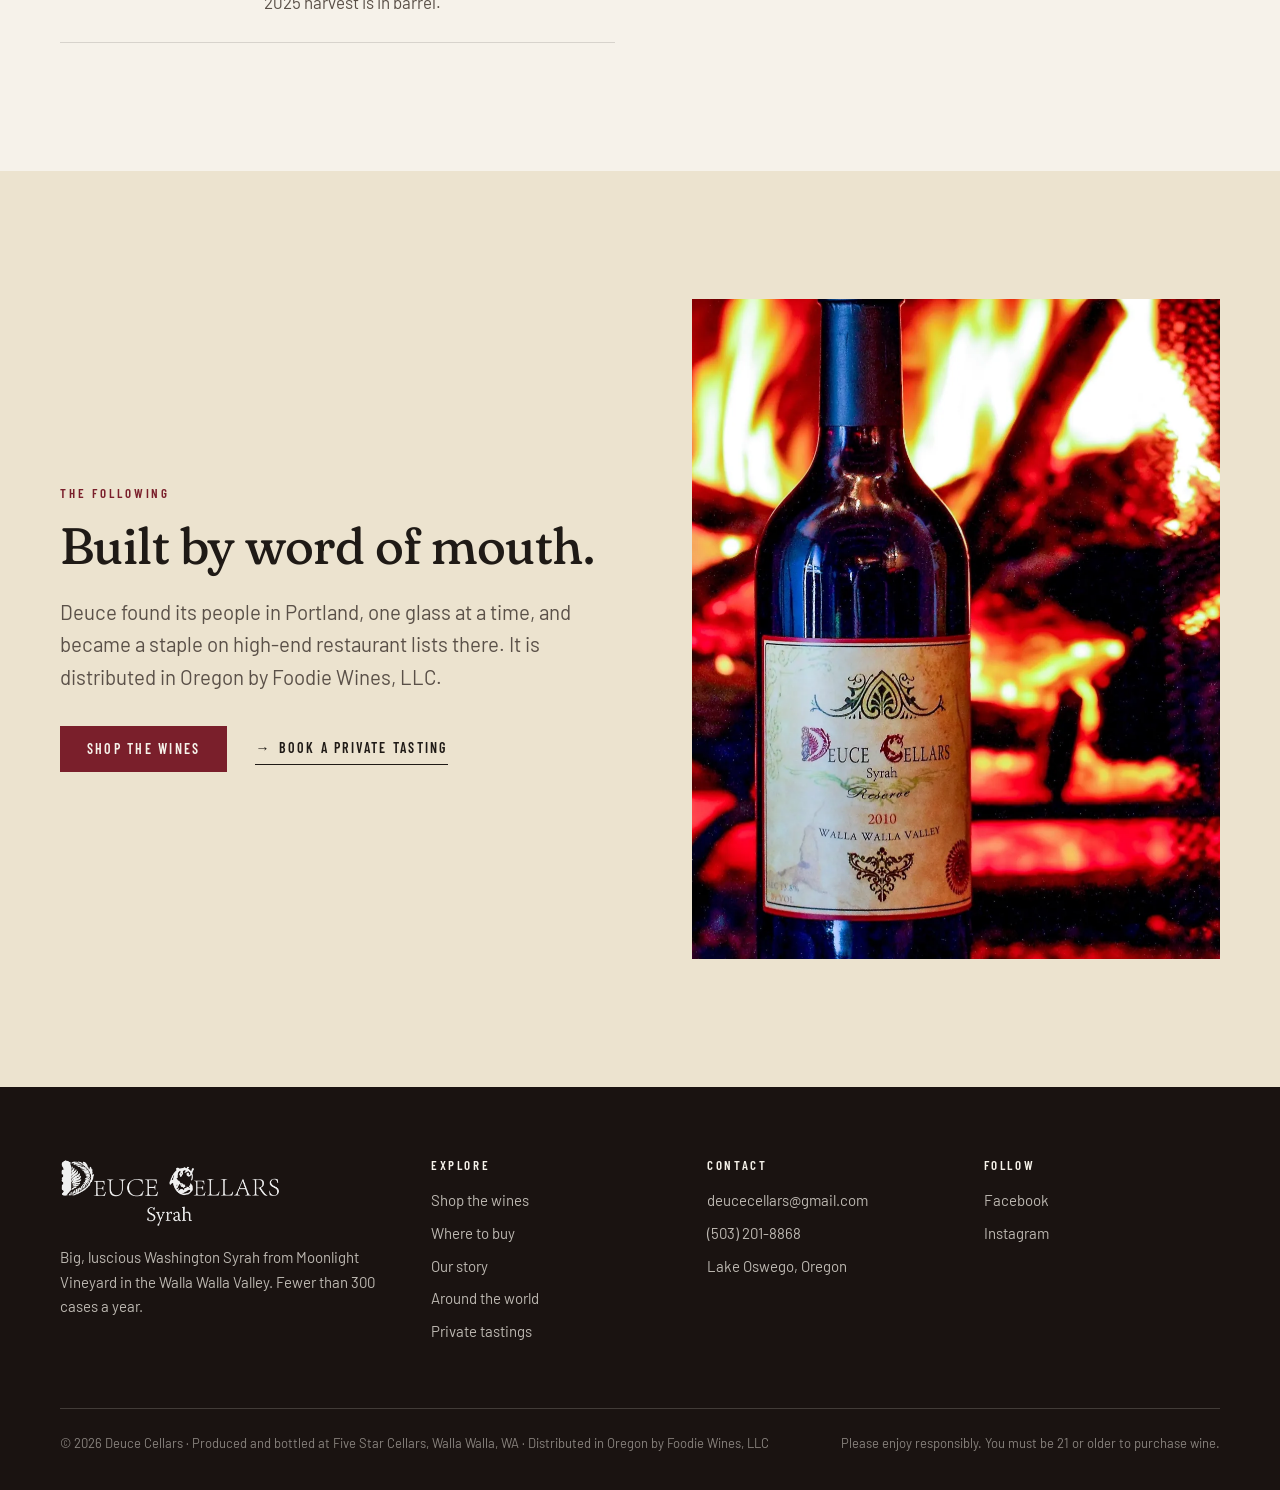
==== commit 8f1dcd6f: "Settle headline words into plain layout once they've risen Co-Authored-By: Claude Opus 5.5 <noreply@" ====
--- a/story.html
+++ b/story.html
@@ -9,7 +9,7 @@
 <link rel="preconnect" href="https://fonts.gstatic.com" crossorigin>
 <link href="https://fonts.googleapis.com/css2?family=Barlow+Condensed:wght@500;600&family=Barlow:wght@400;500&family=Fraunces:ital,opsz,wght,SOFT,WONK@0,9..144,300..700,0..100,0..1;1,9..144,300..700,0..100,0..1&display=swap" rel="stylesheet">
 <link rel="stylesheet" href="css/style.css">
-<link rel="stylesheet" href="css/motion.css?v=3">
+<link rel="stylesheet" href="css/motion.css?v=4">
 <script>/* Turns on the site's movement unless the device asks for reduced motion */(function(d){var c=d.documentElement.classList;try{if(matchMedia('(prefers-reduced-motion: reduce)').matches)return}catch(e){}c.add('m');try{if(sessionStorage.getItem('deuce-pour')){sessionStorage.removeItem('deuce-pour');c.add('pour-in')}}catch(e){}try{if(localStorage.getItem('deuce-21')!=='yes')c.add('gate-up')}catch(e){c.add('gate-up')}setTimeout(function(){if(!c.contains('m-ok'))c.remove('m','pour-in','gate-up')},4000)})(document)</script>
 </head>
 <body>
@@ -193,6 +193,6 @@
 
 <script src="js/wines.js"></script>
 <script src="js/site.js?v=3"></script>
-<script src="js/motion.js?v=3"></script>
+<script src="js/motion.js?v=4"></script>
 </body>
 </html>
--- a/css/motion.css
+++ b/css/motion.css
@@ -42,10 +42,13 @@
 .display em .w { padding-right: .1em; margin-right: -.1em; }
 .display .w > span { display: inline-block; }
 .m .display.split .w > span {
-  transform: translate3d(0, 112%, 0) rotate(4deg); transform-origin: 0 100%;
+  transform: translateY(112%) rotate(4deg); transform-origin: 0 100%;
   animation: word-up 1.15s var(--ease-lux) forwards; animation-delay: calc(.25s + var(--wi, 0) * 75ms);
 }
 @keyframes word-up { to { transform: none; } }
+/* Once every word is up, the headline goes back to plain text layout */
+.display.split.words-done .w { overflow: visible; }
+.m .display.split.words-done .w > span { animation: none; transform: none; }
 
 /* Everything else in the opening frame fades up after the headline */
 @keyframes fade-up { from { opacity: 0; transform: translate3d(0, 26px, 0); } to { opacity: 1; transform: none; } }
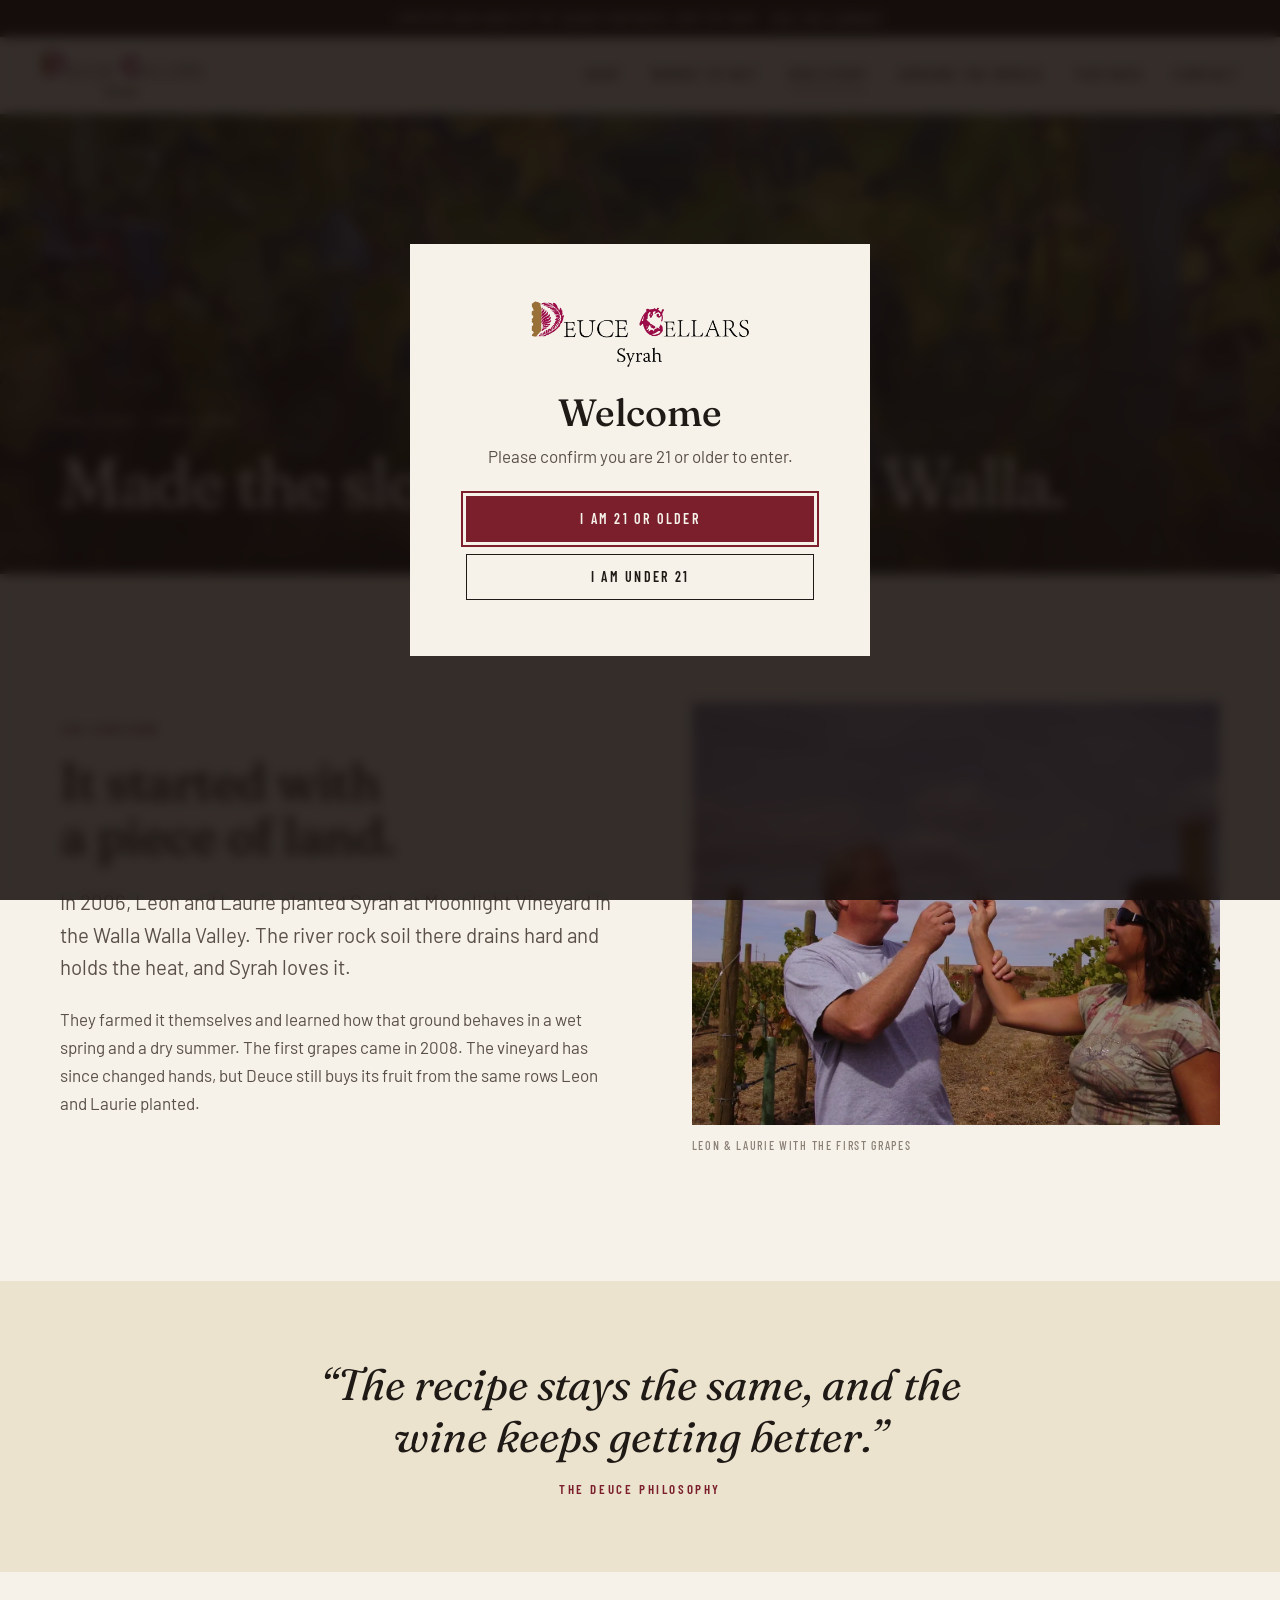
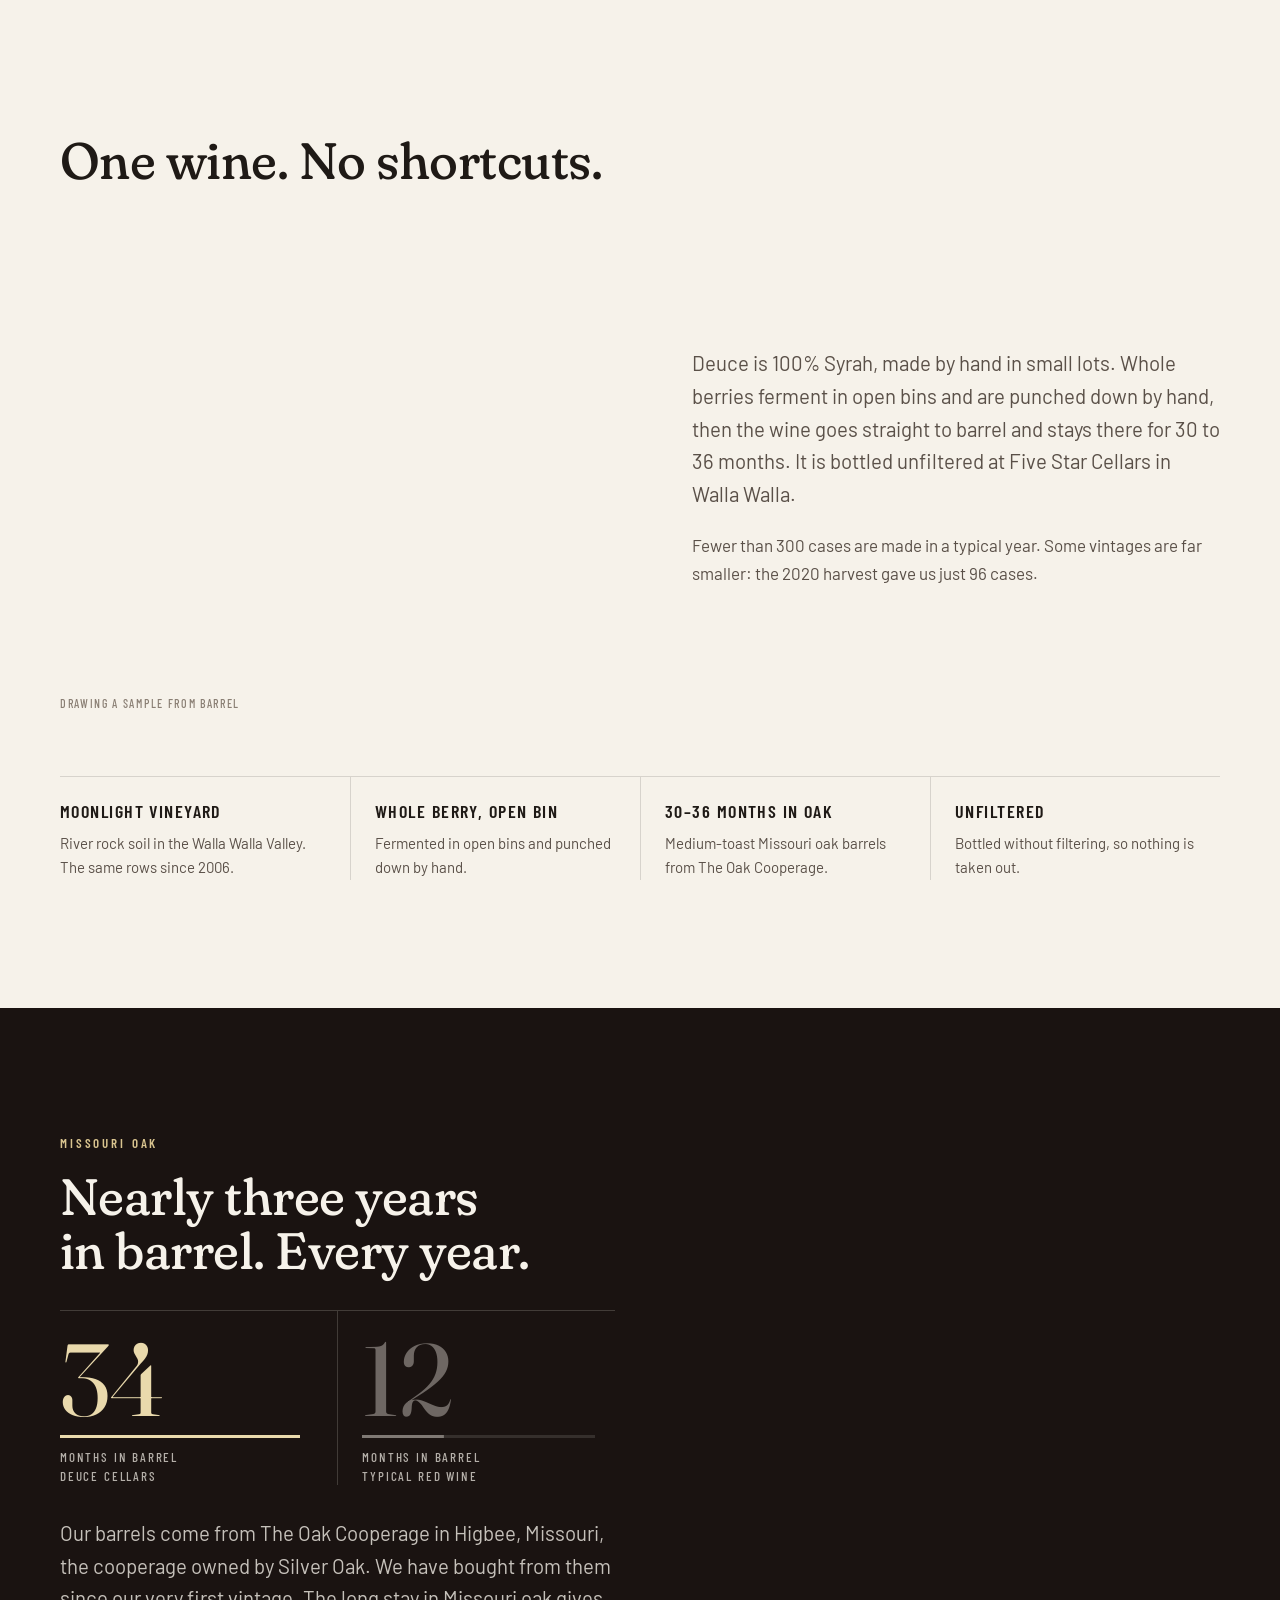
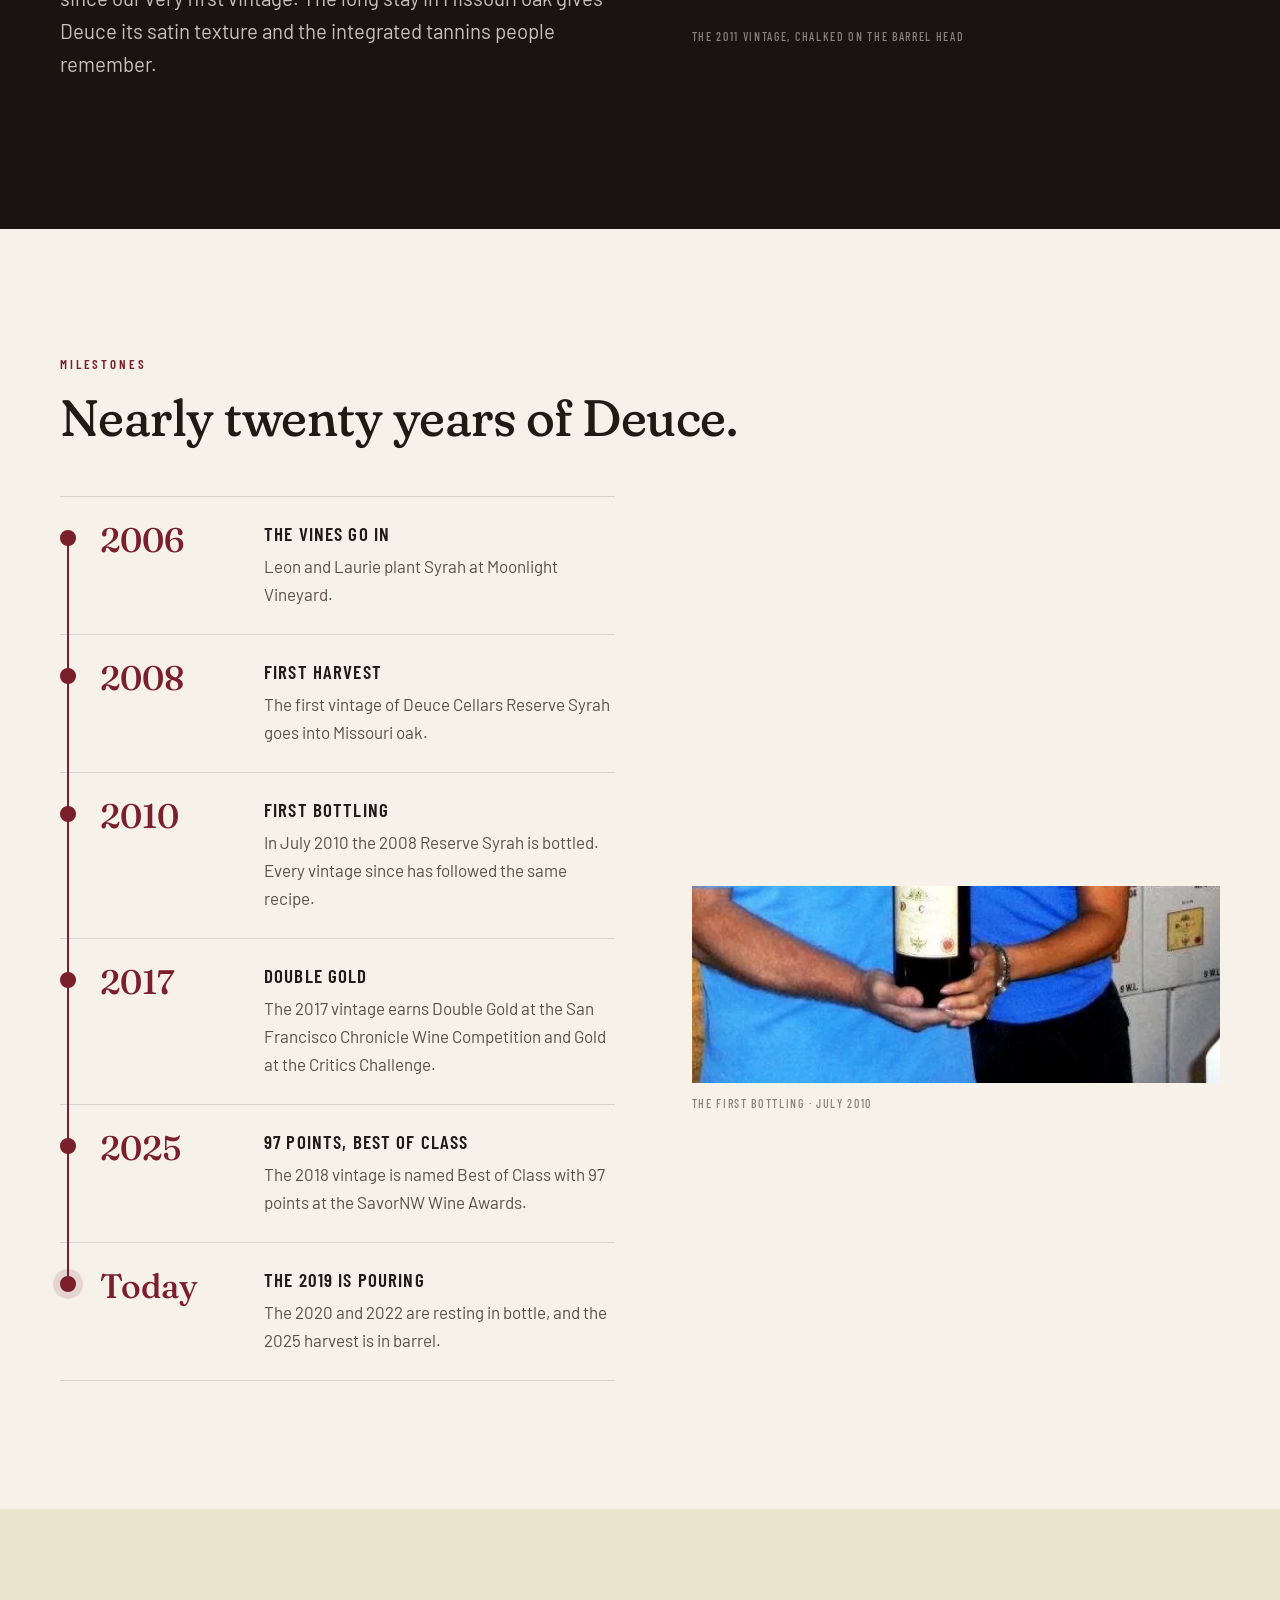
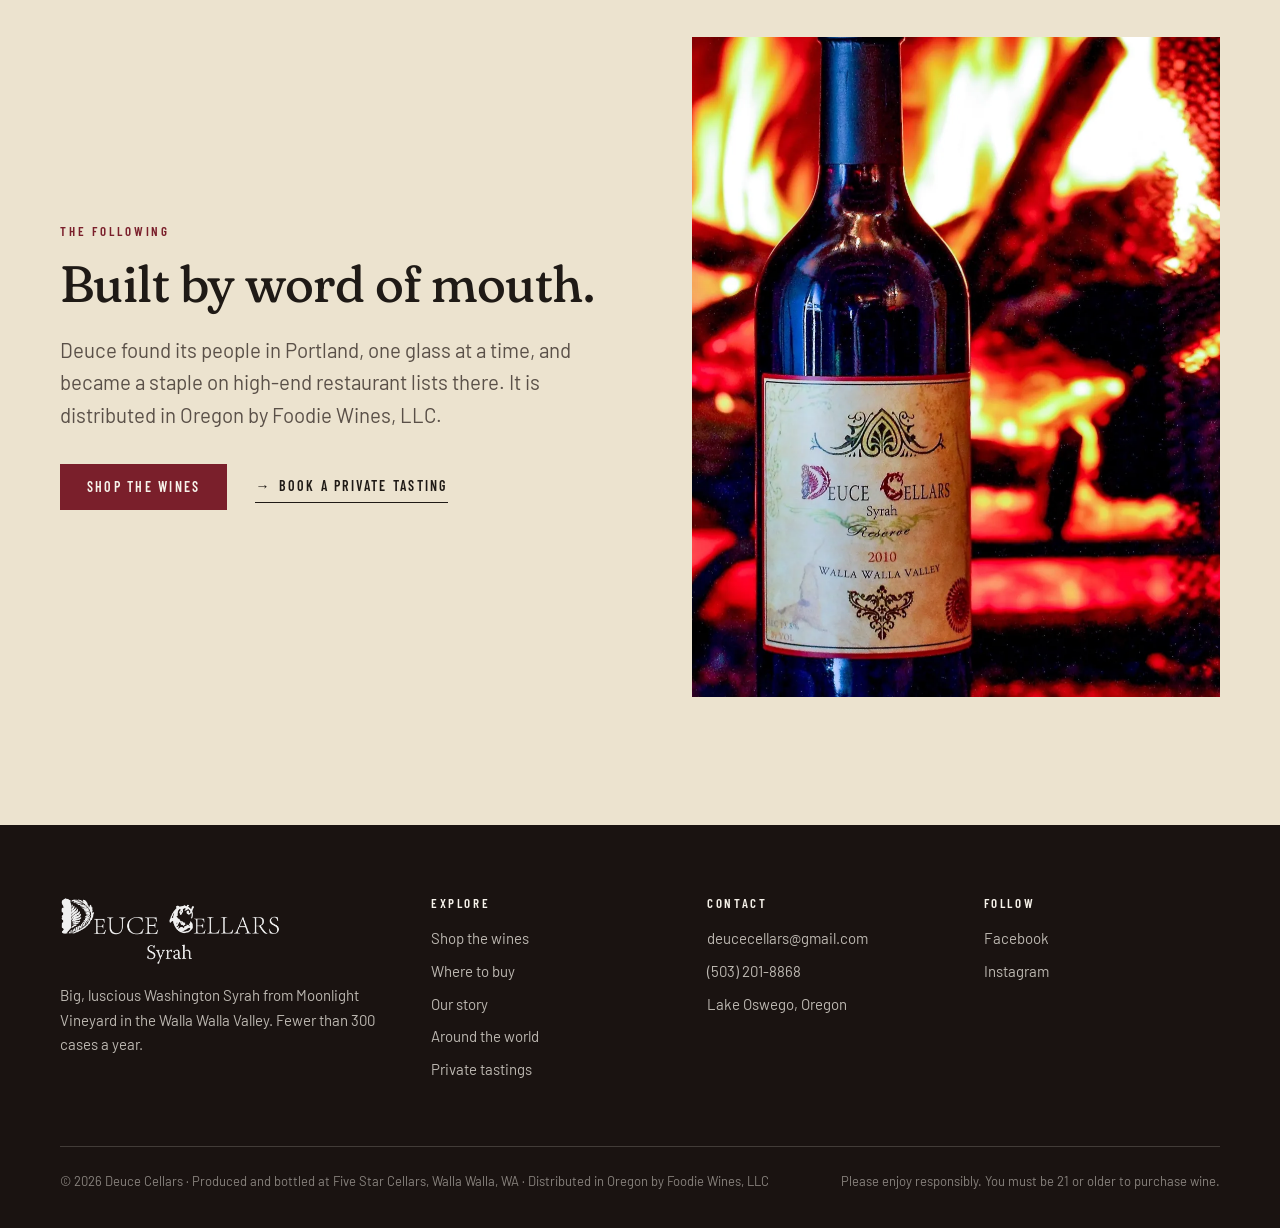
==== commit 98f7829a: "Fix the home headline layout: rename the word-split marker so it no longer picks up the site's two-c" ====
--- a/story.html
+++ b/story.html
@@ -9,7 +9,7 @@
 <link rel="preconnect" href="https://fonts.gstatic.com" crossorigin>
 <link href="https://fonts.googleapis.com/css2?family=Barlow+Condensed:wght@500;600&family=Barlow:wght@400;500&family=Fraunces:ital,opsz,wght,SOFT,WONK@0,9..144,300..700,0..100,0..1;1,9..144,300..700,0..100,0..1&display=swap" rel="stylesheet">
 <link rel="stylesheet" href="css/style.css">
-<link rel="stylesheet" href="css/motion.css?v=4">
+<link rel="stylesheet" href="css/motion.css?v=5">
 <script>/* Turns on the site's movement unless the device asks for reduced motion */(function(d){var c=d.documentElement.classList;try{if(matchMedia('(prefers-reduced-motion: reduce)').matches)return}catch(e){}c.add('m');try{if(sessionStorage.getItem('deuce-pour')){sessionStorage.removeItem('deuce-pour');c.add('pour-in')}}catch(e){}try{if(localStorage.getItem('deuce-21')!=='yes')c.add('gate-up')}catch(e){c.add('gate-up')}setTimeout(function(){if(!c.contains('m-ok'))c.remove('m','pour-in','gate-up')},4000)})(document)</script>
 </head>
 <body>
@@ -193,6 +193,6 @@
 
 <script src="js/wines.js"></script>
 <script src="js/site.js?v=3"></script>
-<script src="js/motion.js?v=4"></script>
+<script src="js/motion.js?v=5"></script>
 </body>
 </html>
--- a/css/motion.css
+++ b/css/motion.css
@@ -36,19 +36,18 @@
 .pour.go { transform: none; }
 
 /* ---- Headlines rise word by word ------------------------------------------ */
-.m .hero .display:not(.split), .m .page-hero .display:not(.split) { opacity: 0; }
-.display.split { text-wrap: wrap; }
+.m .hero .display:not(.words), .m .page-hero .display:not(.words) { opacity: 0; }
 .display .w { display: inline-block; overflow: hidden; vertical-align: top; white-space: nowrap; padding-bottom: .14em; margin-bottom: -.14em; }
 .display em .w { padding-right: .1em; margin-right: -.1em; }
 .display .w > span { display: inline-block; }
-.m .display.split .w > span {
+.m .display.words .w > span {
   transform: translateY(112%) rotate(4deg); transform-origin: 0 100%;
   animation: word-up 1.15s var(--ease-lux) forwards; animation-delay: calc(.25s + var(--wi, 0) * 75ms);
 }
 @keyframes word-up { to { transform: none; } }
 /* Once every word is up, the headline goes back to plain text layout */
-.display.split.words-done .w { overflow: visible; }
-.m .display.split.words-done .w > span { animation: none; transform: none; }
+.display.words.words-done .w { overflow: visible; }
+.m .display.words.words-done .w > span { animation: none; transform: none; }
 
 /* Everything else in the opening frame fades up after the headline */
 @keyframes fade-up { from { opacity: 0; transform: translate3d(0, 26px, 0); } to { opacity: 1; transform: none; } }
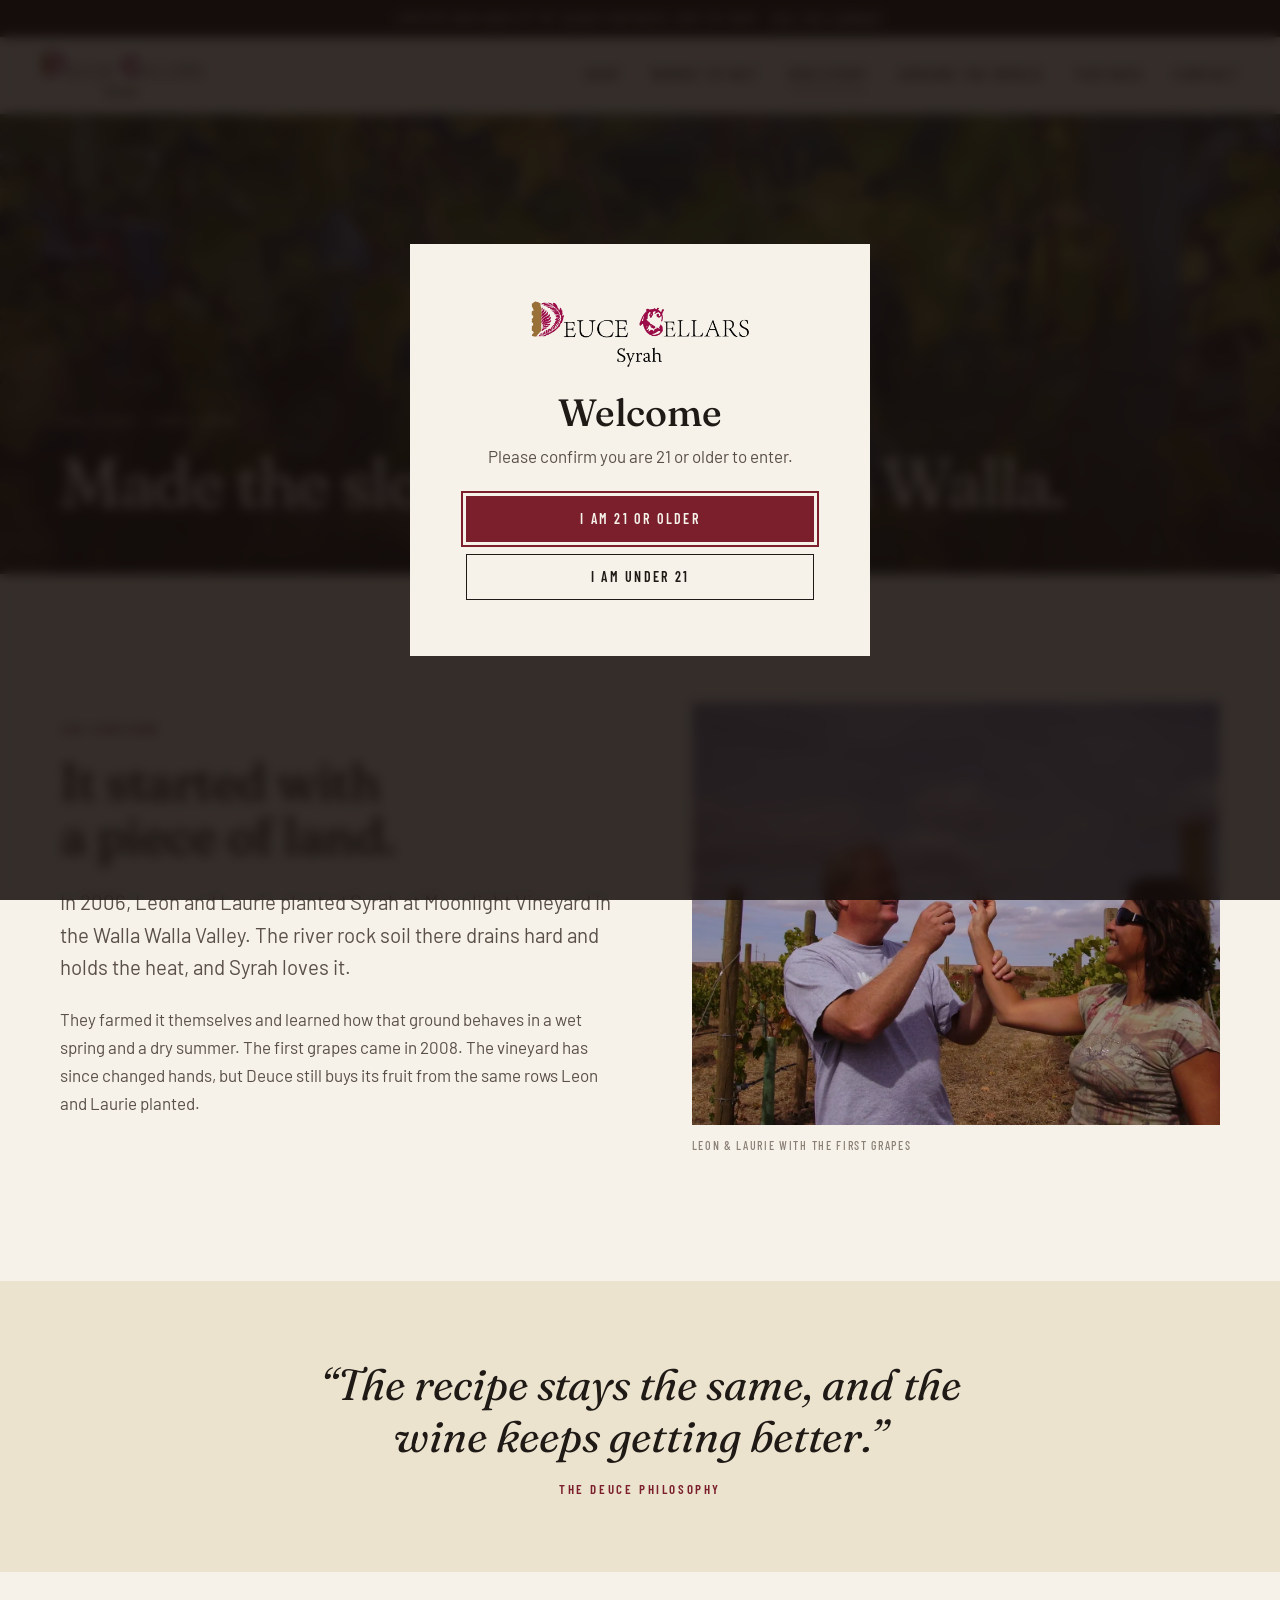
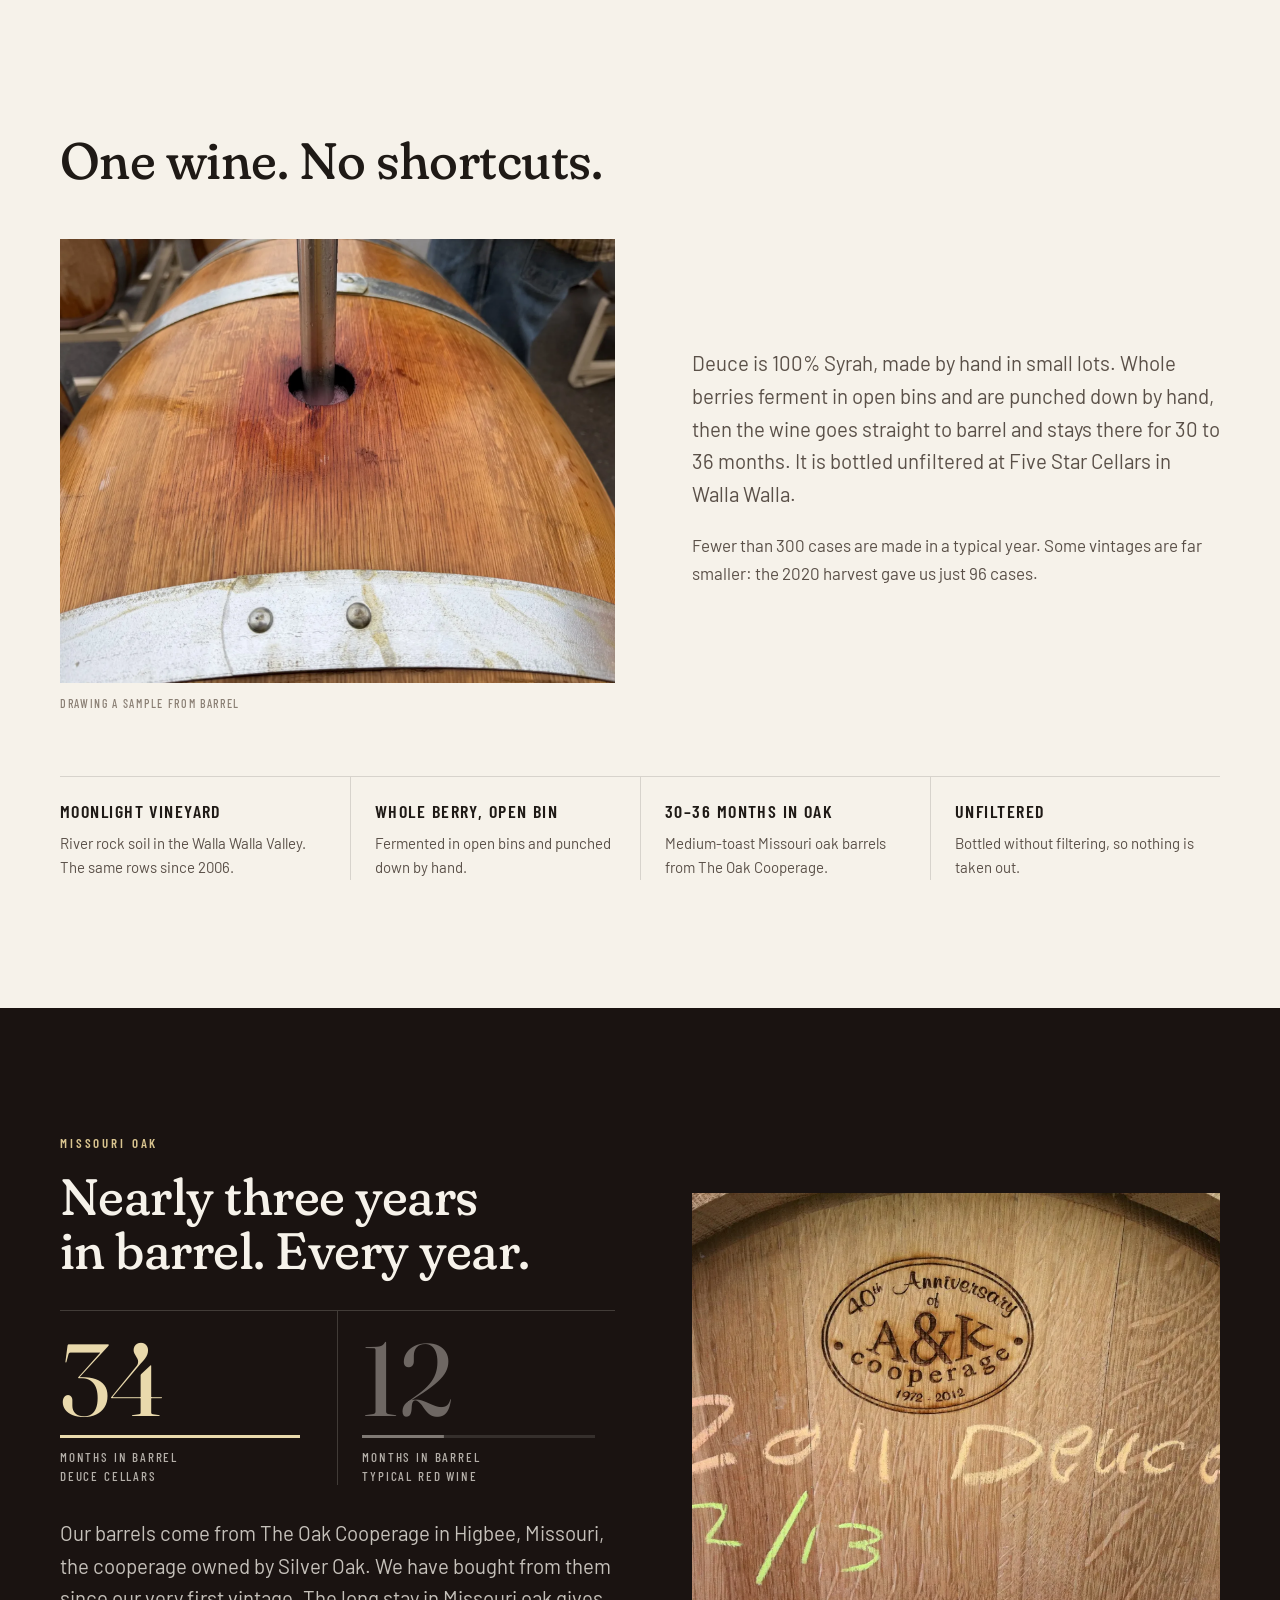
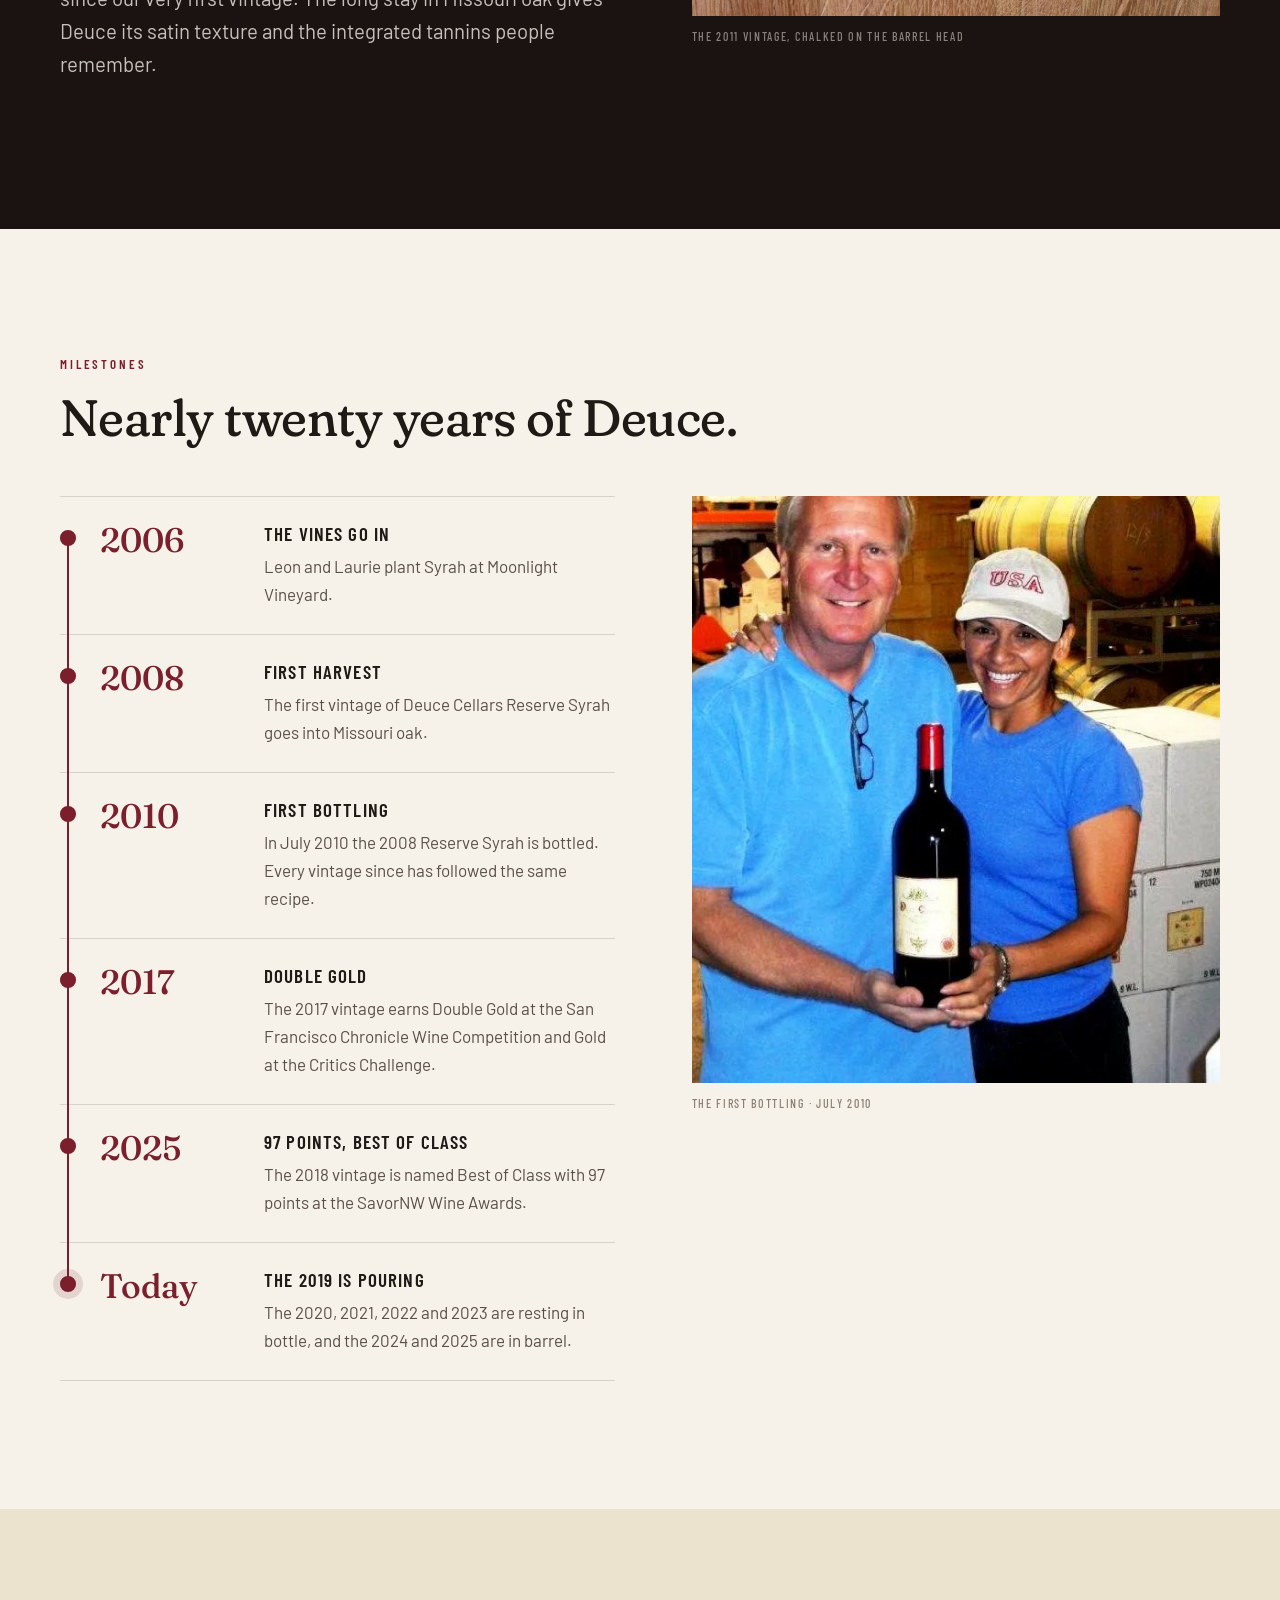
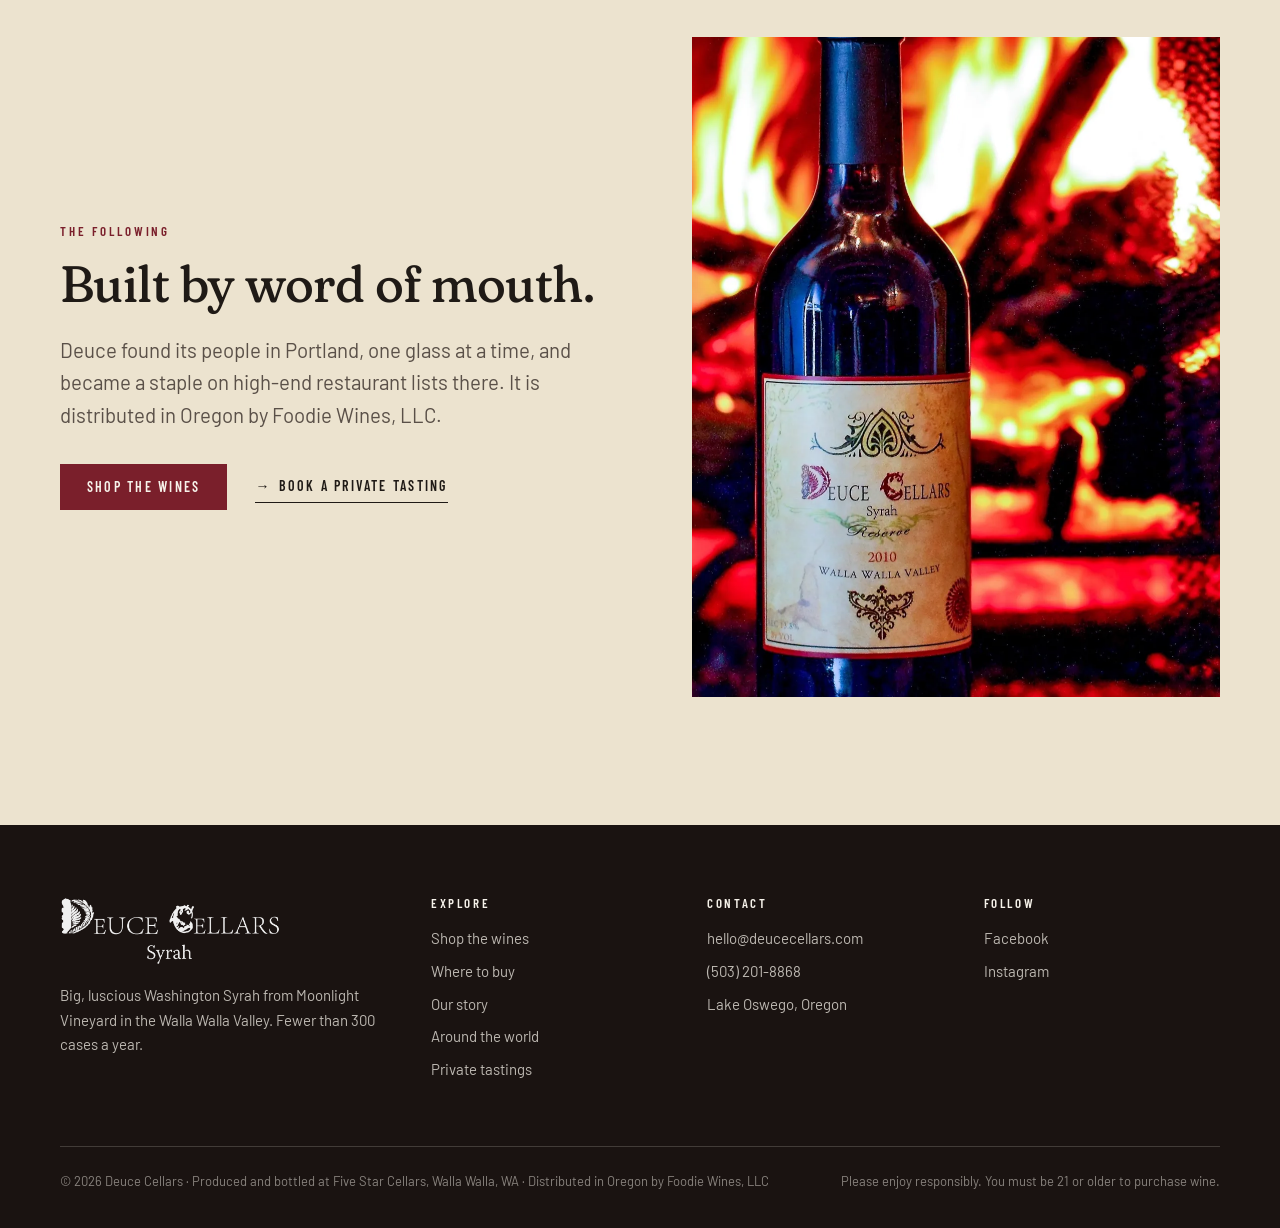
==== commit 79288e6a: "Bring in Nicholas's desktop edits: corkboard sign-up, hello@deucecellars.com, drifting photo walls, " ====
--- a/story.html
+++ b/story.html
@@ -8,8 +8,8 @@
 <link rel="preconnect" href="https://fonts.googleapis.com">
 <link rel="preconnect" href="https://fonts.gstatic.com" crossorigin>
 <link href="https://fonts.googleapis.com/css2?family=Barlow+Condensed:wght@500;600&family=Barlow:wght@400;500&family=Fraunces:ital,opsz,wght,SOFT,WONK@0,9..144,300..700,0..100,0..1;1,9..144,300..700,0..100,0..1&display=swap" rel="stylesheet">
-<link rel="stylesheet" href="css/style.css">
-<link rel="stylesheet" href="css/motion.css?v=5">
+<link rel="stylesheet" href="css/style.css?v=2">
+<link rel="stylesheet" href="css/motion.css?v=6">
 <script>/* Turns on the site's movement unless the device asks for reduced motion */(function(d){var c=d.documentElement.classList;try{if(matchMedia('(prefers-reduced-motion: reduce)').matches)return}catch(e){}c.add('m');try{if(sessionStorage.getItem('deuce-pour')){sessionStorage.removeItem('deuce-pour');c.add('pour-in')}}catch(e){}try{if(localStorage.getItem('deuce-21')!=='yes')c.add('gate-up')}catch(e){c.add('gate-up')}setTimeout(function(){if(!c.contains('m-ok'))c.remove('m','pour-in','gate-up')},4000)})(document)</script>
 </head>
 <body>
@@ -122,7 +122,7 @@
           <li><b>2010</b><div><h3>First bottling</h3><p>In July 2010 the 2008 Reserve Syrah is bottled. Every vintage since has followed the same recipe.</p></div></li>
           <li><b>2017</b><div><h3>Double Gold</h3><p>The 2017 vintage earns Double Gold at the San Francisco Chronicle Wine Competition and Gold at the Critics Challenge.</p></div></li>
           <li><b>2025</b><div><h3>97 points, Best of Class</h3><p>The 2018 vintage is named Best of Class with 97 points at the SavorNW Wine Awards.</p></div></li>
-          <li><b>Today</b><div><h3>The 2019 is pouring</h3><p>The 2020 and 2022 are resting in bottle, and the 2025 harvest is in barrel.</p></div></li>
+          <li><b>Today</b><div><h3>The 2019 is pouring</h3><p>The 2020, 2021, 2022 and 2023 are resting in bottle, and the 2024 and 2025 are in barrel.</p></div></li>
         </ol>
         <figure class="split-media" style="margin:0">
           <img src="images/first-bottling.webp" alt="Leon and Laurie holding the first bottle of Deuce Cellars, July 2010" loading="lazy" style="aspect-ratio: 9 / 10">
@@ -171,7 +171,7 @@
       <div>
         <h4>Contact</h4>
         <ul>
-          <li><a href="mailto:deucecellars@gmail.com">deucecellars@gmail.com</a></li>
+          <li><a href="mailto:hello@deucecellars.com">hello@deucecellars.com</a></li>
           <li><a href="tel:+15032018868">(503) 201-8868</a></li>
           <li>Lake Oswego, Oregon</li>
         </ul>
@@ -191,8 +191,8 @@
   </div>
 </footer>
 
-<script src="js/wines.js"></script>
-<script src="js/site.js?v=3"></script>
-<script src="js/motion.js?v=5"></script>
+<script src="js/wines.js?v=2"></script>
+<script src="js/site.js?v=4"></script>
+<script src="js/motion.js?v=6"></script>
 </body>
 </html>
--- a/css/style.css
+++ b/css/style.css
@@ -159,14 +159,14 @@
 .hero > img, .hero > video { position: absolute; inset: 0; width: 100%; height: 100%; object-fit: cover; object-position: 60% 45%; }
 .hero > video { object-position: 50% 50%; }
 /* Pause / play for the hero video */
-.video-toggle {
+.video-toggle, .drift-toggle {
   position: absolute; z-index: 2; right: max(16px, var(--gutter)); bottom: 22px;
   width: 44px; height: 44px; border-radius: 50%; border: 1px solid rgba(246, 242, 234, .55);
   background: rgba(20, 13, 11, .35); cursor: pointer; display: grid; place-items: center;
 }
-.video-toggle:hover { background: rgba(20, 13, 11, .6); }
-.video-toggle span { width: 12px; height: 14px; border-left: 4px solid var(--paper); border-right: 4px solid var(--paper); }
-.video-toggle[aria-pressed="true"] span {
+.video-toggle:hover, .drift-toggle:hover { background: rgba(20, 13, 11, .6); }
+.video-toggle span, .drift-toggle span { width: 12px; height: 14px; border-left: 4px solid var(--paper); border-right: 4px solid var(--paper); }
+.video-toggle[aria-pressed="true"] span, .drift-toggle[aria-pressed="true"] span {
   width: 0; height: 0; border-right: 0; border-left: 13px solid var(--paper);
   border-top: 8px solid transparent; border-bottom: 8px solid transparent; margin-left: 4px;
 }
@@ -371,23 +371,25 @@
 .method b { display: block; font: 600 18px/1.2 var(--cond); letter-spacing: .08em; text-transform: uppercase; margin-bottom: 8px; }
 .method p { font-size: 15px; color: var(--ink-2); margin: 0; }
 
-/* Around the world strip */
-.strip {
-  display: grid; grid-auto-flow: column; grid-auto-columns: clamp(220px, 24vw, 320px); gap: 16px;
-  --edge: max(var(--gutter), calc((100vw - var(--wrap)) / 2 + var(--gutter)));
-  overflow-x: auto; scroll-snap-type: x mandatory; padding: 0 var(--edge) 12px;
-  scroll-padding-inline: var(--edge); scrollbar-width: thin;
-}
-.strip figure { margin: 0; scroll-snap-align: start; }
-.strip img { width: 100%; aspect-ratio: 4 / 5; object-fit: cover; }
-.strip figcaption, .gallery figcaption {
-  margin-top: 10px; font: 500 13px/1.3 var(--cond); letter-spacing: .14em; text-transform: uppercase; color: var(--ink-2);
-}
-.section--night .strip figcaption { color: rgba(246, 242, 234, .7); }
-
-.gallery { columns: 3 280px; column-gap: 20px; }
-.gallery figure { margin: 0 0 28px; break-inside: avoid; }
-.gallery img { width: 100%; }
+/* Around the world: photos drifting edge to edge */
+.drift { --drift-h: clamp(260px, 33vw, 480px); --drift-gap: 8px; position: relative; display: grid; gap: var(--drift-gap); width: 100%; }
+.drift--wall { --drift-h: clamp(220px, 27vw, 400px); }
+.drift:focus-visible { outline: 2px solid var(--paper); outline-offset: -4px; }
+.drift-section { background: var(--night); padding: 8px 0; }
+.drift-row { overflow-x: auto; scrollbar-width: none; cursor: grab; touch-action: pan-y; user-select: none; -webkit-user-select: none; }
+.drift-row::-webkit-scrollbar { display: none; }
+.drift.is-live .drift-row { overflow: hidden; }
+.drift-row.is-dragging { cursor: grabbing; }
+.drift-track { display: flex; gap: var(--drift-gap); padding-right: var(--drift-gap); width: max-content; will-change: transform; }
+.drift figure { position: relative; flex: none; margin: 0; }
+.drift figure::after { content: ''; position: absolute; inset: 60% 0 0; background: linear-gradient(0deg, rgba(20, 13, 11, .6), rgba(20, 13, 11, 0)); pointer-events: none; }
+.drift img { display: block; height: var(--drift-h); width: auto; max-width: none; -webkit-user-drag: none; }
+.drift figcaption {
+  position: absolute; z-index: 1; left: 14px; right: 14px; bottom: 12px; pointer-events: none;
+  font: 500 13px/1.3 var(--cond); letter-spacing: .14em; text-transform: uppercase; color: var(--paper);
+}
+.drift-toggle { display: none; }
+.drift.is-live .drift-toggle { display: grid; right: 16px; bottom: 16px; }
 
 /* Big-word band (Walla Walla Vintners "VISIT") */
 .bigword {
@@ -423,6 +425,20 @@
 .signup .h2 { margin-bottom: 14px; }
 .signup .lede { margin: 0 auto; }
 .signup .actions { justify-content: center; }
+/* Home page: the framed corks beside the mailing list. The photo is small, so it stays under 400px wide. */
+.signup--cork { text-align: left; }
+.signup--cork .wrap { display: grid; grid-template-columns: minmax(0, 380px) minmax(0, 30rem); gap: 32px clamp(32px, 6vw, 88px); align-items: center; justify-content: center; }
+.signup--cork .cork { margin: 0; }
+.signup--cork .cork img { display: block; width: 100%; height: auto; }
+.signup--cork .lede { margin: 0; }
+.signup--cork .actions { justify-content: flex-start; }
+@media (max-width: 760px) {
+  .signup--cork { text-align: center; }
+  .signup--cork .wrap { grid-template-columns: minmax(0, 1fr); justify-items: center; }
+  .signup--cork .cork { max-width: 300px; }
+  .signup--cork .lede { margin: 0 auto; }
+  .signup--cork .actions { justify-content: center; }
+}
 
 /* Footer */
 .site-footer { background: var(--night); color: rgba(246, 242, 234, .74); padding: 72px 0 36px; font-size: 15px; }
--- a/css/motion.css
+++ b/css/motion.css
@@ -1,7 +1,7 @@
 /* Deuce Cellars — movement layer.
    Animation rules sit under html.m, which the head script sets only when the visitor
    hasn't asked their device for reduced motion. Without it the site looks as before.
-   The vintage scrubber, gallery filter and stat bars work in both modes. */
+   The vintage scrubber and stat bars work in both modes. */
 
 :root { --ease-out: cubic-bezier(.2, .7, .2, 1); --ease-lux: cubic-bezier(.16, .84, .24, 1); }
 
@@ -85,12 +85,24 @@
 /* Picture frames used for parallax and hover zoom */
 .pm { display: block; overflow: hidden; position: relative; }
 .m .split-media .pm img { transform: translate3d(0, var(--py, 0px), 0) scale(1.14); will-change: transform; }
-.ph { display: block; overflow: hidden; }
-.ph img { transition: transform 1.4s var(--ease-lux), filter .6s; }
+
+/* Drifting photo walls: the photo under the pointer leans in */
+.drift [data-zoom] { cursor: zoom-in; }
+.drift-row.is-dragging [data-zoom] { cursor: grabbing; }
+.drift img { transition: transform 1.2s var(--ease-lux), filter .6s; }
+@media (hover: hover) and (pointer: fine) {
+  .drift figure { overflow: hidden; }
+  .m .drift figure:hover img { transform: scale(1.04); }
+  .m .drift-row.is-dragging figure:hover img { transform: none; }
+}
+
+/* The framed corks settle onto the wall beside the mailing list */
+.m .signup--cork .cork.rv { opacity: 0; transform: translate3d(0, 30px, 0) rotate(-3deg) scale(.94); transition: opacity 1s var(--ease-out), transform 1.6s var(--ease-lux); }
+.m .signup--cork .cork.rv.in { opacity: 1; transform: none; }
 @media (hover: hover) {
-  .m .strip figure:hover .ph img, .m .gallery figure:hover .ph img { transform: scale(1.06); }
-}
-.strip [data-zoom], .gallery [data-zoom] { cursor: zoom-in; }
+  .signup--cork .cork img { transition: transform 1s var(--ease-lux), box-shadow 1s var(--ease-lux); }
+  .m .signup--cork .cork:hover img { transform: rotate(-1.2deg) scale(1.02); box-shadow: 0 24px 50px -24px rgba(20, 13, 11, .45); }
+}
 
 /* Vertical lineups: the bottles step up into place one by one */
 .m .vt-bottle { opacity: 0; transform: translate3d(0, 40px, 0); transition: opacity .8s var(--ease-out), transform 1s var(--ease-lux); }
@@ -229,13 +241,6 @@
   .m .nav-open .site-nav a:nth-child(5) { animation-delay: .16s; }
   .m .nav-open .site-nav a:nth-child(6) { animation-delay: .2s; }
 }
-
-/* ---- Home travel strip: drag to browse ------------------------------------ */
-@media (hover: hover) and (pointer: fine) { .strip { cursor: grab; } }
-.strip.is-drag { cursor: grabbing; scroll-snap-type: none; user-select: none; }
-.strip.is-drag img { pointer-events: none; }
-.m .strip figure { transition: transform .6s var(--ease-lux); }
-.strip-hint { display: block; margin-top: 18px; text-align: center; font: 500 12px/1 var(--cond); letter-spacing: .2em; text-transform: uppercase; color: var(--ink-3); }
 
 /* ---- Map dots drop in the first time the map draws ------------------------ */
 .m .map-intro .dot { transform-box: fill-box; transform-origin: 50% 50%; animation: dot-in .6s var(--ease-out) both; }
@@ -330,11 +335,3 @@
   .scrub-ticks button.is-on span { visibility: visible; }
 }
 
-/* ---- World page: places filter -------------------------------------------- */
-.places { display: flex; flex-wrap: wrap; align-items: center; justify-content: space-between; gap: 14px 24px; margin-bottom: 36px; }
-.places-count { font: 500 13px/1.3 var(--cond); letter-spacing: .16em; text-transform: uppercase; color: var(--ink-3); }
-.places-count b { font: 500 22px/1 var(--serif); letter-spacing: 0; color: var(--wine); margin-right: 4px; }
-.chip i { font-style: normal; opacity: .6; margin-left: 4px; }
-.gallery figure { transition: opacity .35s, transform .5s var(--ease-out); }
-.gallery figure.is-out, .m .gallery figure.is-out { opacity: 0; transform: scale(.96); }
-.gallery figure[hidden] { display: none; }
